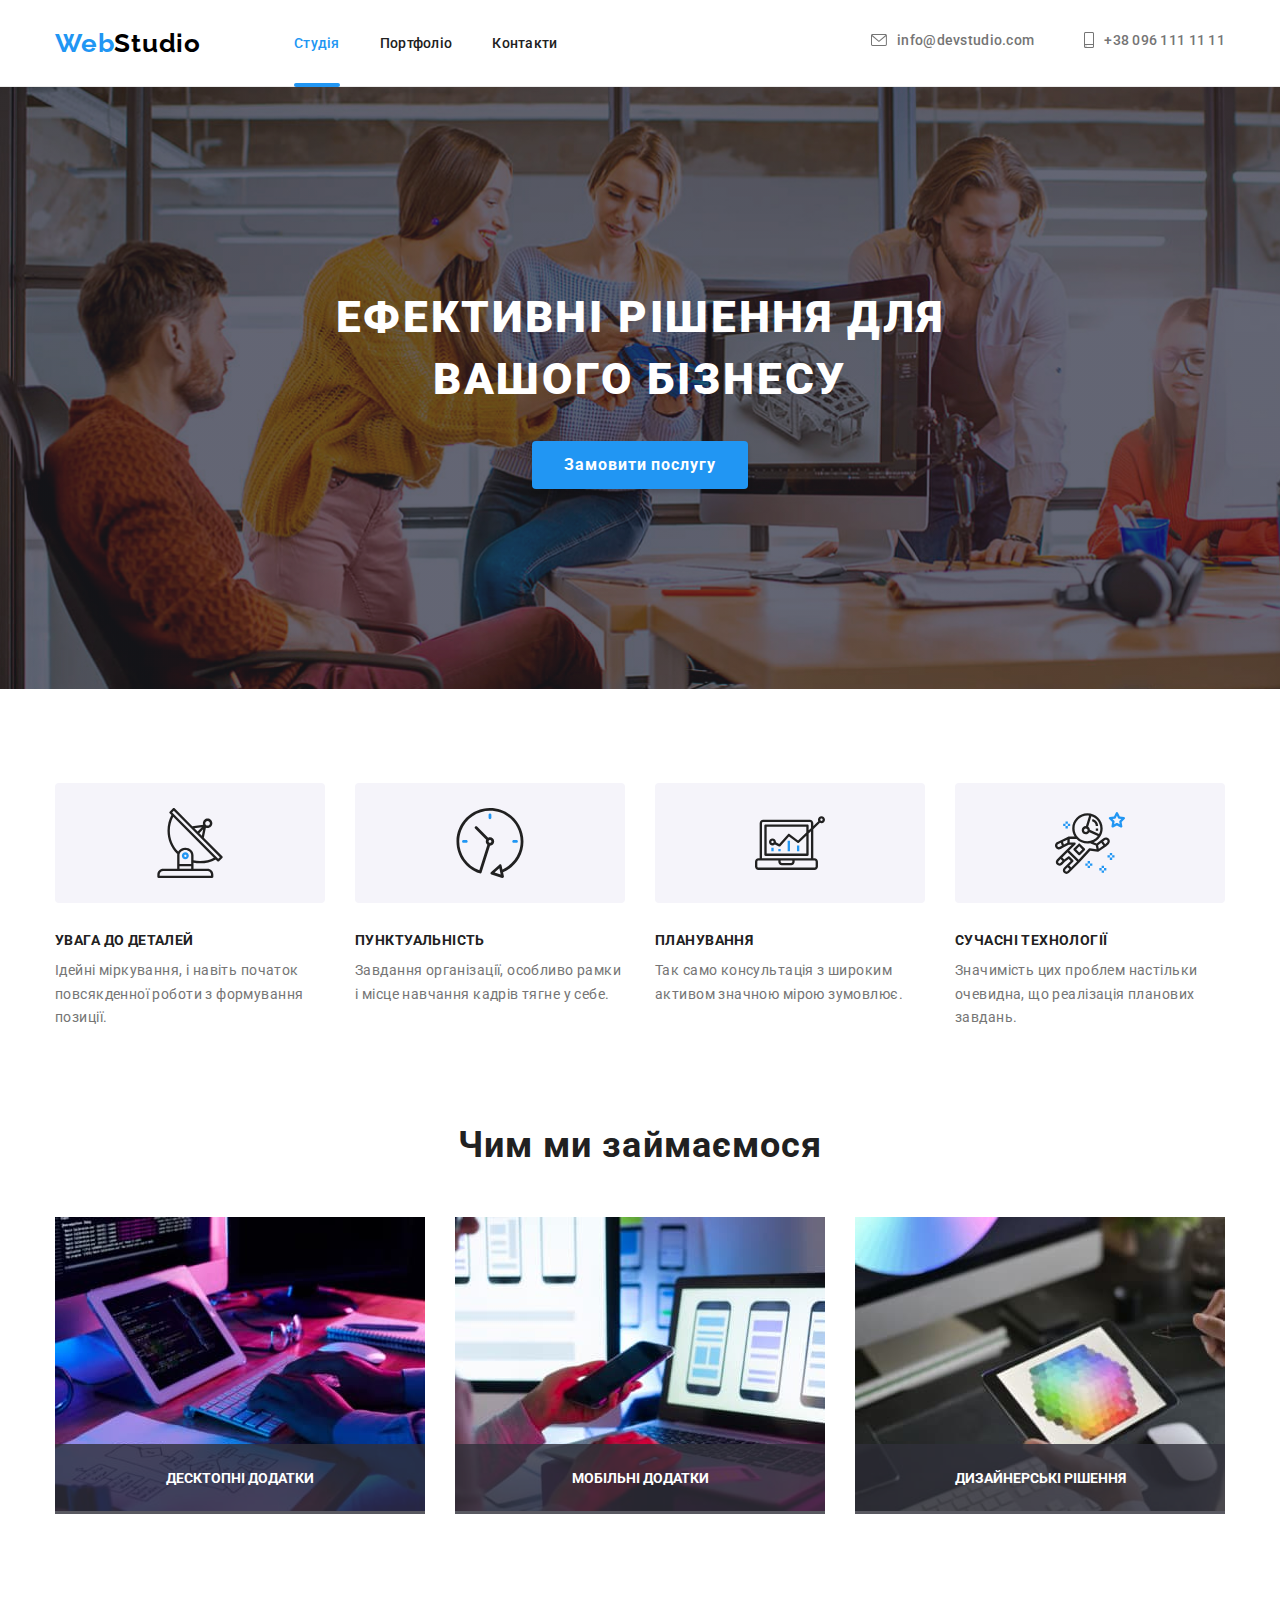
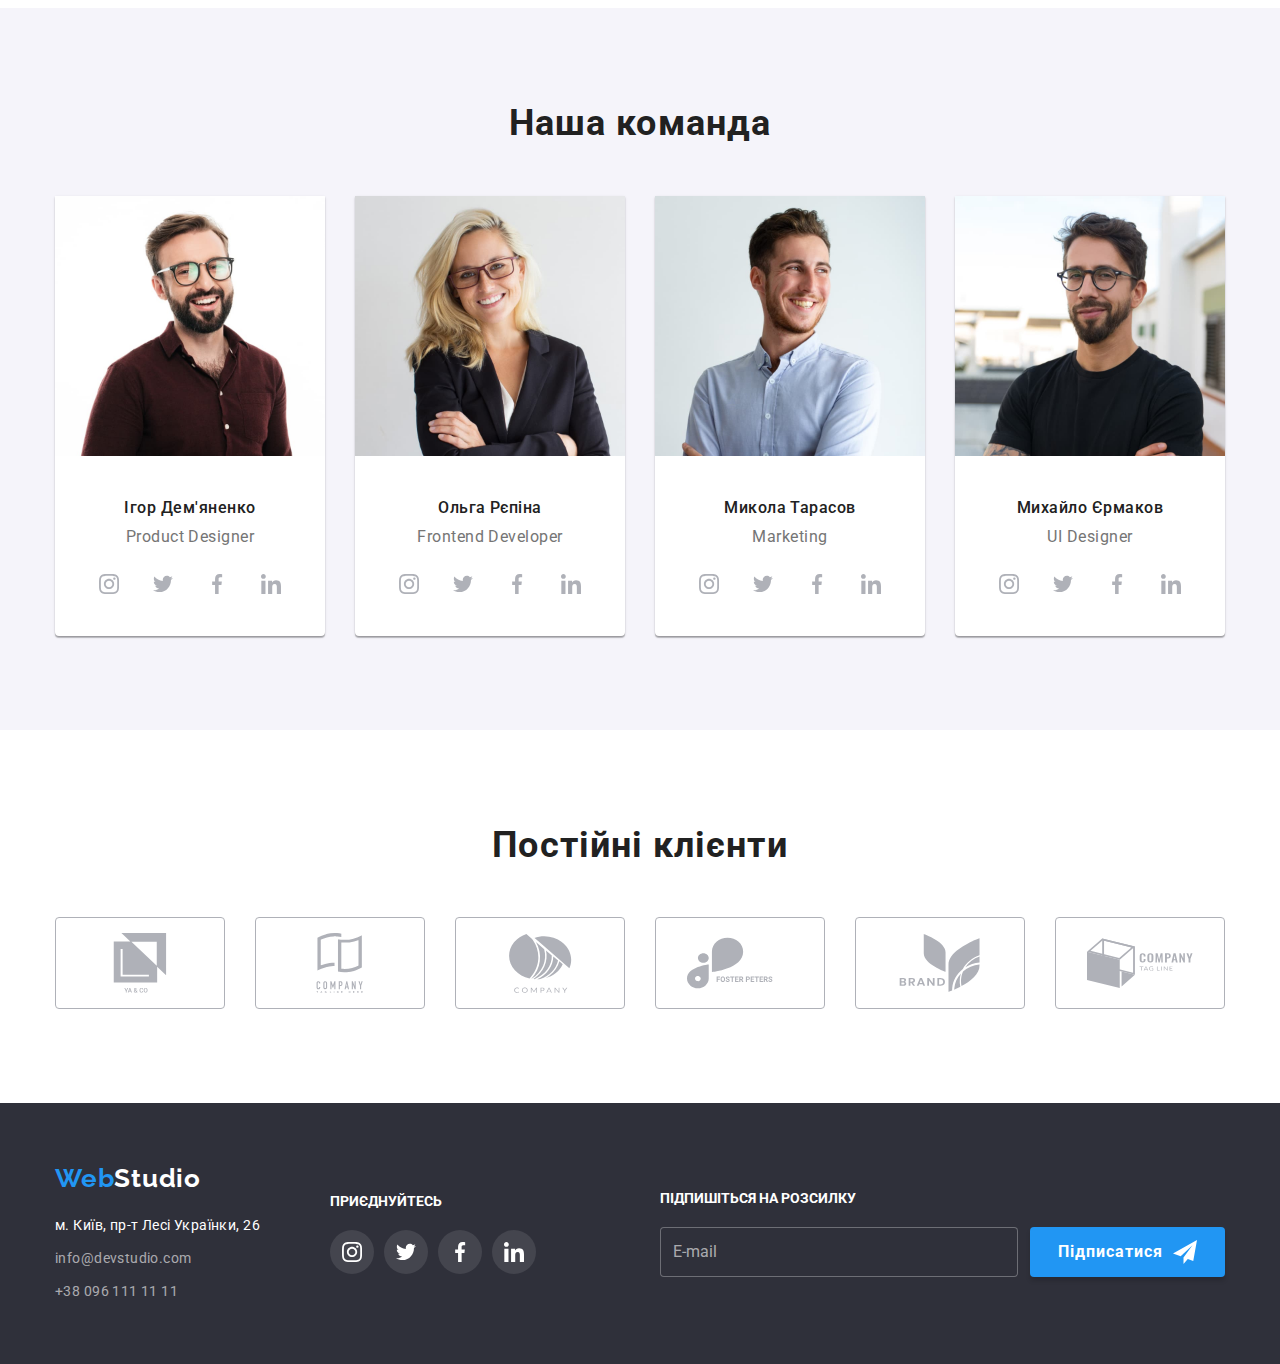
==== index.html @ 61fc40cf "Initial commit" ====
<!DOCTYPE html>
<html lang="uk">

<head>
	<meta charset="UTF-8">
	<meta http-equiv="X-UA-Compatible" content="IE=edge">
	<meta name="viewport" content="width=device-width, initial-scale=1.0">
	<title>WebStudio</title>
	<link rel="preconnect" href="https://fonts.googleapis.com">
	<link rel="preconnect" href="https://fonts.gstatic.com" crossorigin>
	<link
		href="https://fonts.googleapis.com/css2?family=Oleo+Script&family=Raleway:wght@700&family=Roboto:wght@400;500;700;900&display=swap"
		rel="stylesheet">
	<link rel="stylesheet" href="https://cdnjs.cloudflare.com/ajax/libs/modern-normalize/1.1.0/modern-normalize.min.css">
	<link rel="stylesheet" href="./css/main.min.css">
</head>

<body>
	<header class="header">
		<div class="container container__headr--box">
			<nav class="header__menu">
				<a class="logo" href="./index.html">
					<span class="logo__web">Web</span>Studio
				</a>
				<ul class="header__list list">
					<li class="header__item"> <a href="./index.html" class="header__link header__link--active">Студія</a>
					</li>
					<li class="header__item"> <a href="./portfolio.html" class="header__link">Портфоліо</a></li>
					<li class="header__item"> <a href="" class="header__link">Контакти</a></li>
				</ul>
			</nav>
			<ul class="contact__list list">
				<li class="header__contact">
					<a class="header__contact-link" href="mailto:info@devstudio.com">
						<svg width="16" height="12" class="header__contact-mail">
							<use href="./image/icons.svg#icon-email"></use>
						</svg>
						info@devstudio.com
					</a>
				</li>

				<li class="header__contact">
					<a class="header__contact-link" href="tel:+380961111111">
						<svg width="10" height="16" class="header__contact-tel">
							<use href="./image/icons.svg#icon-smartphone"></use>
						</svg>
						+38 096 111 11 11</a>
				</li>
			</ul>
		</div>
	</header>

	<main>
		<section class="hero">
			<div class="container">
				<h1 class="hero__title">
					Ефективні рішення для вашого бізнесу
				</h1>
				<button class="hero__btn button" type="button" data-modal-open>Замовити послугу</button>
			</div>
		</section>

		<section class="projects">
			<div class="container">
				<h2 class="projects__section-title hidden">Наші роботи</h2>
				<ul class="projects__list list">
					<li class="projects__link">
						<div class="projects__icon-list">
							<svg width="70" height="70" class="icon__antenna">
								<use href="./image/icons.svg#icon-antenna"></use>
							</svg>
						</div>
						<h3 class="project__title">Увага до деталей</h3>
						<p class="project__text">
							Ідейні міркування, і навіть початок повсякденної роботи з формування позиції.
						</p>
					</li>

					<li class="projects__link">
						<div class="projects__icon-list">
							<svg width="70" height="70" class="icon__clock">
								<use href="./image/icons.svg#icon-clock"></use>
							</svg>
						</div>
						<h3 class="project__title">Пунктуальність</h3>
						<p class="project__text">Завдання організації, особливо рамки і місце навчання кадрів тягне у себе.
						</p>
					</li>

					<li class="projects__link">
						<div class="projects__icon-list">
							<svg width="70" height="70" class="icon__diagram ">
								<use href="./image/icons.svg#icon-diagram"></use>
							</svg>
						</div>
						<h3 class="project__title">Планування</h3>
						<p class="project__text">Так само консультація з широким активом значною мірою зумовлює.</p>
					</li>

					<li class="projects__link ">
						<div class="projects__icon-list">
							<svg width="70" height="70" class="icon__astronaut ">
								<use href="./image/icons.svg#icon-astronaut"></use>
							</svg>
						</div>
						<h3 class="project__title">Сучасні технології</h3>
						<p class="project__text">Значимість цих проблем настільки очевидна, що реалізація планових завдань.
						</p>
					</li>
				</ul>
			</div>
		</section>

		<section class="work">
			<div class="container">
				<h2 class="work__title">
					Чим ми займаємося
				</h2>
				<ul class="work__foto list">
					<li class="work__img">
						<div class="work__box">
							<img src="./image/imgone.jpg" alt="декстопний додаток" width="370">
							<p class="work__info">
								Десктопні додатки
							</p>
						</div>
					</li>

					<li class="work__img">
						<div class="work__box">
							<img src="./image/imgwto.jpg" alt="додаток на телефоні" width="370">
							<p class="work__info">
								Мобільні додатки
							</p>
						</div>
					</li>

					<li class="work__img">
						<div class="work__box">
							<img src="./image/imgthree.jpg" alt="додаток на планшеті" width="370">
							<p class="work__info">
								Дизайнерські рішення
							</p>
						</div>

					</li>
				</ul>
			</div>
		</section>

		<section class="team">
			<div class="container">
				<h2 class="team__section-title">
					Наша команда
				</h2>
				<ul class="team__list list">
					<li class="team__link">
						<img src="./image/igor.jpg" alt="Product Designer" width="270">
						<h3 class="team__title">Ігор Дем'яненко</h3>
						<p class="team__text">Product Designer</p>
						<ul class="team__media list">
							<li class="team__media-list">
								<a class="team__media-link" href="">
									<svg width="20" height="20" class="team__media-icon">
										<use href="./image/icons.svg#icon-instagram"></use>
									</svg>
								</a>
							</li>
							<li class="team__media-list">
								<a class="team__media-link" href="">
									<svg width="20" height="20" class="team__media-icon">
										<use href="./image/icons.svg#icon-twitter"></use>
									</svg>
								</a>
							</li>
							<li class="team__media-list">
								<a class="team__media-link" href="">
									<svg width="20" height="20" class="team__media-icon">
										<use href="./image/icons.svg#icon-facebook"></use>
									</svg>
								</a>
							</li>
							<li class="team__media-list">
								<a class="team__media-link" href="">
									<svg width="20" height="20" class="team__media-icon">
										<use href="./image/icons.svg#icon-linkedin"></use>
									</svg>
								</a>
							</li>
						</ul>
					</li>

					<li class="team__link">
						<img src="./image/olga.jpg" alt="Frontend Developer" width="270">
						<h3 class="team__title">Ольга Рєпіна</h3>
						<p class="team__text">Frontend Developer</p>
						<ul class="team__media list">
							<li class="team__media-list">
								<a class="team__media-link" href="">
									<svg width="20" height="20" class="team__media-icon">
										<use href="./image/icons.svg#icon-instagram"></use>
									</svg>
								</a>
							</li>
							<li class="team__media-list">
								<a class="team__media-link" href="">
									<svg width="20" height="20" class="team__media-icon">
										<use href="./image/icons.svg#icon-twitter"></use>
									</svg>
								</a>
							</li>
							<li class="team__media-list">
								<a class="team__media-link" href="">
									<svg width="20" height="20" class="team__media-icon">
										<use href="./image/icons.svg#icon-facebook"></use>
									</svg>
								</a>
							</li>
							<li class="team__media-list">
								<a class="team__media-link" href="">
									<svg width="20" height="20" class="team__media-icon">
										<use href="./image/icons.svg#icon-linkedin"></use>
									</svg>
								</a>
							</li>
						</ul>
					</li>

					<li class="team__link">
						<img src="./image/mukola.jpg" alt="Marketing" width="270">
						<h3 class="team__title">Микола Тарасов</h3>
						<p class="team__text">Marketing</p>
						<ul class="team__media list">
							<li class="team__media-list">
								<a class="team__media-link" href="">
									<svg width="20" height="20" class="team__media-icon">
										<use href="./image/icons.svg#icon-instagram"></use>
									</svg>
								</a>
							</li>
							<li class="team__media-list">
								<a class="team__media-link" href="">
									<svg width="20" height="20" class="team__media-icon">
										<use href="./image/icons.svg#icon-twitter"></use>
									</svg>
								</a>
							</li>
							<li class="team__media-list">
								<a class="team__media-link" href="">
									<svg width="20" height="20" class="team__media-icon">
										<use href="./image/icons.svg#icon-facebook"></use>
									</svg>
								</a>
							</li>
							<li class="team__media-list">
								<a class="team__media-link" href="">
									<svg width="20" height="20" class="team__media-icon">
										<use href="./image/icons.svg#icon-linkedin"></use>
									</svg>
								</a>
							</li>
						</ul>
					</li>

					<li class="team__link">
						<picture>
							<source srcset="./image/mushailo.jpg 1x, ./image/mushailo.jpg 2x" media="(min-width: 1200px)" />
							<source srcset="./image/adaptive/muhailo-tabl.jpg 1x, ./image/adaptive/muhailo-tabl2x.jpg 2x"
								media="(min-width: 768px)" />
							<source srcset="./image/adaptive/muhailo-tel.jpg 1x, ./image/adaptive/muhailo-tel2x.jpg 2x"
								media="(min-width: 480px)" />
							<img src="./image/mushailo.jpg" alt="UI Designer" width="270">
						</picture>
						<h3 class="team__title">Михайло Єрмаков</h3>
						<p class="team__text">UI Designer</p>
						<ul class="team__media list">
							<li class="team__media-list">
								<a class="team__media-link" href="">
									<svg width="20" height="20" class="team__media-icon">
										<use href="./image/icons.svg#icon-instagram"></use>
									</svg>
								</a>
							</li>
							<li class="team__media-list">
								<a class="team__media-link" href="">
									<svg width="20" height="20" class="team__media-icon">
										<use href="./image/icons.svg#icon-twitter"></use>
									</svg>
								</a>
							</li>
							<li class="team__media-list">
								<a class="team__media-link" href="">
									<svg width="20" height="20" class="team__media-icon">
										<use href="./image/icons.svg#icon-facebook"></use>
									</svg>
								</a>
							</li>
							<li class="team__media-list">
								<a class="team__media-link" href="">
									<svg width="20" height="20" class="team__media-icon">
										<use href="./image/icons.svg#icon-linkedin"></use>
									</svg>
								</a>
							</li>
						</ul>
					</li>
				</ul>
			</div>
		</section>

		<section class="clients">
			<div class="container">
				<h2 class="clients__title">
					Постійні клієнти
				</h2>
				<ul class="clients__list list">
					<li class="clients__box">
						<a class="clients__link" href="">
							<svg width="106" height="60" class="clients__icon">
								<use href="./image/icons.svg#icon-client1"></use>
							</svg>
						</a>
					</li>

					<li class="clients__box">
						<a class="clients__link" href="">
							<svg width="106" height="60" class="clients__icon">
								<use href="./image/icons.svg#icon-client2"></use>
							</svg>
						</a>
					</li>

					<li class="clients__box">
						<a class="clients__link" href="">
							<svg width="106" height="60" class="clients__icon">
								<use href="./image/icons.svg#icon-client3"></use>
							</svg>
						</a>
					</li>

					<li class="clients__box">
						<a class="clients__link" href="">
							<svg width="106" height="60" class="clients__icon">
								<use href="./image/icons.svg#icon-client4"></use>
							</svg>
						</a>
					</li>

					<li class="clients__box">
						<a class="clients__link" href="">
							<svg width="106" height="60" class="clients__icon">
								<use href="./image/icons.svg#icon-client5"></use>
							</svg>
						</a>
					</li>

					<li class="clients__box">
						<a class="clients__link" href="">
							<svg width="106" height="60" class="clients__icon">
								<use href="./image/icons.svg#icon-client6"></use>
							</svg>
						</a>
					</li>
				</ul>
			</div>
		</section>
	</main>

	<footer class="footer">
		<div class="container footer__box">
			<div class="footer__info-address">
				<a class="logo footer__logo" href="#">
					<span class="logo__web">Web</span>Studio
				</a>
				<address class="footer__info">
					<ul class="footer__list list">
						<li class="footer__info-box"><a class="footer__info-link footer__address" href="#">м. Київ, пр-т Лесі
								Українки, 26</a>
						</li>
						<li class="footer__info-box"><a class="footer__info-link"
								href="mailto:info@devstudio.com">info@devstudio.com</a></li>
						<li class="footer__info-box"><a class="footer__info-link" href="tel:+380961111111">+38 096 111 11
								11</a></li>
					</ul>
				</address>
			</div>
			<div class="footer__media">
				<p class="footer__text">
					приєднуйтесь
				</p>
				<ul class="footer__link list">
					<li class="footer__list-box">
						<a class="team__media-link footer__icon" href="">
							<svg width="20" height="20" class="team__media-icon">
								<use href="./image/icons.svg#icon-instagram"></use>
							</svg>
						</a>
					</li>

					<li class="footer__list-box">
						<a class="team__media-link footer__icon" href="">
							<svg width="20" height="20" class="team__media-icon">
								<use href="./image/icons.svg#icon-twitter"></use>
							</svg>
						</a>
					</li>

					<li class="footer__list-box">
						<a class="team__media-link footer__icon " href="">
							<svg width="20" height="20" class="team__media-icon">
								<use href="./image/icons.svg#icon-facebook"></use>
							</svg>
						</a>
					</li>

					<li class="footer__list-box">
						<a class="team__media-link footer__icon" href="">
							<svg width="20" height="20" class="team__media-icon">
								<use href="./image/icons.svg#icon-linkedin"></use>
							</svg>
						</a>
					</li>
				</ul>
			</div>
			<form class="footer__form">
				<p class="footer__text">
					Підпишіться на розсилку
				</p>
				<div class="footer__form-wrapper">
					<input type="email" name="email" id="user-email" placeholder="E-mail" class="footer__input" required>
					<button type="submit" class="footer__form-btn">
						Підписатися
						<svg width="24" height="24" class="footer__icon-send">
							<use href="./image/icons.svg#icon-icon-send"></use>
						</svg>
					</button>
				</div>
			</form>
		</div>
	</footer>

	<!-- modal window  -->

	<div class="backdrop is-hidden" data-modal>
		<div class="backdrop__modal">
			<button class="backdrop__btn" data-modal-close>
				<svg width="18" height="18" class="backdrop__icon-close">
					<use href="./image/icons.svg#icon-close-black"></use>
				</svg>
			</button>
			<p class="backdrop__title">
				Залиште свої дані, ми вам передзвонимо
			</p>
			<form class="backdrop__form">
				<div class="backdrop__box">
					<label for="user-name" class="backdrop__label">Ім'я</label>
					<div class="backdrop__wrapper">
						<input type="text" name="name" id="user-name" class="backdrop__info" required>
						<svg width="18" height="18" class="backdrop__icon-form">
							<use href="./image/icons.svg#icon-person-black"></use>
						</svg>
					</div>
				</div>
				<div class="backdrop__box">
					<label for="user-tel" class="backdrop__label">Телефон</label>
					<div class="backdrop__wrapper">
						<input type="tel" name="tel" id="user-tel" class="backdrop__info" required>
						<svg width="18" height="18" class="backdrop__icon-form">
							<use href="./image/icons.svg#icon-phone-black"></use>
						</svg>
					</div>
				</div>
				<div class="backdrop__box">
					<label for="email" class="backdrop__label">Пошта</label>
					<div class="backdrop__wrapper">
						<input type="email" name="email" id="email" class="backdrop__info">
						<svg width="18" height="18" class="backdrop__icon-form">
							<use href="./image/icons.svg#icon-email-black"></use>
						</svg>
					</div>
				</div>
				<div class="backdrop__box">
					<label for="comment" class="backdrop__label">Коментар</label>
					<textarea name="comment" id="comment" class="backdrop__text" placeholder="Введіть текст"></textarea>
				</div>
				<div class="backdrop__checkbox">
					<input type="checkbox" name="contract" id="contract" class="backdrop__contract hidden">
					<label for="contract" class="backdrop__label-contract">
						<span>Погоджуюся з розсилкою та приймаю <a class="backdrop__link" href="">Умови договору</a></span>
					</label>
				</div>
				<button type="submit" class="backdrop__form-btn">Відправити</button>
			</form>
		</div>
	</div>
	<script src="./js/modal.js"></script>
</body>

</html>
---- css/main.min.css ----
:root{--global-color: #212121;--focus-color: #2196F3;--second-color: #757575;--white-text-color: #ffffff;--color-icons: #AFB1B8}label.backdrop__label-contract,.backdrop__btn,.footer__form-btn,.clients__link,.team__media-link,.work__info,.projects__icon-list,.header__contact-link,.header__menu{display:-webkit-box;display:-ms-flexbox;display:flex;-webkit-box-align:center;-ms-flex-align:center;align-items:center}h1,h2,h3,h4,ul,p{padding:0;margin:0;border:0}button{border:none;cursor:pointer}:focus{outline:none}a{color:var(--global-color);text-decoration:none}body{font-family:"Roboto",sans-serif;background:#fff;font-size:14px;color:var(--global-color)}.list{list-style-type:none}img{display:inline-block;max-width:100%;height:auto}.hidden{position:absolute;width:1px;height:1px;margin:-1px;border:0;padding:0;white-space:nowrap;-webkit-clip-path:inset(100%);clip-path:inset(100%);clip:rect(0 0 0 0);overflow:hidden}.container{width:100%;margin:0 auto;padding:0 15px 0 15px}@media screen and (min-width: 480px){.container{width:480px}}@media screen and (min-width: 768px){.container{width:768px}}@media screen and (min-width: 1200px){.container{width:1200px}}.button{display:inline-block;border-radius:4px;background-color:var(--focus-color);color:var(--white-text-color);font-family:inherit}.header{border-bottom:1px solid #ececec}.logo{display:inline-block;font-family:"Raleway",sans-serif;font-weight:700;font-size:26px;letter-spacing:.03em;line-height:1.2;color:#000}.logo__web{color:var(--focus-color);font-weight:700}.header__list{display:-webkit-box;display:-ms-flexbox;display:flex;margin-left:93px}.header__link{position:relative;display:block;padding-top:32px;padding-bottom:32px;font-weight:500;line-height:1.6;letter-spacing:.02em;-webkit-transition:color 250ms cubic-bezier(0.4, 0, 0.2, 1);transition:color 250ms cubic-bezier(0.4, 0, 0.2, 1)}.header__link:hover,.header__link:focus{color:var(--focus-color)}.header__link--active{color:var(--focus-color)}.header__link--active::after{content:"";position:absolute;left:0;bottom:-1px;width:100%;height:4px;background-color:#2196f3;border-radius:2px}.header__item:not(:last-child){margin-right:40px}.container__headr--box{display:-webkit-box;display:-ms-flexbox;display:flex}.contact__list{display:-webkit-box;display:-ms-flexbox;display:flex;margin-left:auto}.header__contact:not(:last-child){margin-right:50px}.header__contact-link{padding-top:32px;padding-bottom:32px;font-weight:500;color:var(--second-color);letter-spacing:.02em;-webkit-transition:color 250ms cubic-bezier(0.4, 0, 0.2, 1);transition:color 250ms cubic-bezier(0.4, 0, 0.2, 1)}.header__contact-link:hover,.header__contact-link:focus{color:var(--focus-color)}.header__contact-mail{margin-right:10px;fill:currentColor}.header__contact-tel{margin-right:10px;fill:currentColor}.hero{padding-top:118px;padding-bottom:118px;text-align:center;background-image:-webkit-gradient(linear, left top, right top, from(rgba(47, 48, 58, 0.4)), to(rgba(47, 48, 58, 0.4))),url("../image/adaptive/header-tel.jpg");background-image:linear-gradient(to right, rgba(47, 48, 58, 0.4), rgba(47, 48, 58, 0.4)),url("../image/adaptive/header-tel.jpg");background-repeat:no-repeat;background-size:cover}@media(min-device-pixel-ratio: 2),(-webkit-min-device-pixel-ratio: 2),(min-resolution: 192dpi),(min-resolution: 2dppx){.hero{background-image:-webkit-gradient(linear, left top, right top, from(rgba(47, 48, 58, 0.4)), to(rgba(47, 48, 58, 0.4))),url("../image/adaptive/header-tel2x.jpg");background-image:linear-gradient(to right, rgba(47, 48, 58, 0.4), rgba(47, 48, 58, 0.4)),url("../image/adaptive/header-tel2x.jpg")}}@media screen and (min-width: 768px){.hero{background-image:-webkit-gradient(linear, left top, right top, from(rgba(47, 48, 58, 0.4)), to(rgba(47, 48, 58, 0.4))),url("../image/adaptive/header-tbl.jpg");background-image:linear-gradient(to right, rgba(47, 48, 58, 0.4), rgba(47, 48, 58, 0.4)),url("../image/adaptive/header-tbl.jpg")}}@media screen and (min-width: 768px)and (min-device-pixel-ratio: 2),screen and (min-width: 768px)and (-webkit-min-device-pixel-ratio: 2),screen and (min-width: 768px)and (min-resolution: 192dpi),screen and (min-width: 768px)and (min-resolution: 2dppx){.hero{background-image:-webkit-gradient(linear, left top, right top, from(rgba(47, 48, 58, 0.4)), to(rgba(47, 48, 58, 0.4))),url("../image/adaptive/header-tbl2x.jpg");background-image:linear-gradient(to right, rgba(47, 48, 58, 0.4), rgba(47, 48, 58, 0.4)),url("../image/adaptive/header-tbl2x.jpg")}}@media screen and (min-width: 1200px){.hero{padding-top:200px;padding-bottom:200px;background-image:-webkit-gradient(linear, left top, right top, from(rgba(47, 48, 58, 0.4)), to(rgba(47, 48, 58, 0.4))),url("../image/hero-img.jpg");background-image:linear-gradient(to right, rgba(47, 48, 58, 0.4), rgba(47, 48, 58, 0.4)),url("../image/hero-img.jpg")}}@media screen and (min-width: 1200px)and (min-device-pixel-ratio: 2),screen and (min-width: 1200px)and (-webkit-min-device-pixel-ratio: 2),screen and (min-width: 1200px)and (min-resolution: 192dpi),screen and (min-width: 1200px)and (min-resolution: 2dppx){.hero{background-image:-webkit-gradient(linear, left top, right top, from(rgba(47, 48, 58, 0.4)), to(rgba(47, 48, 58, 0.4))),url("../image/hero-img2x.jpg");background-image:linear-gradient(to right, rgba(47, 48, 58, 0.4), rgba(47, 48, 58, 0.4)),url("../image/hero-img2x.jpg")}}.hero__title{width:auto;margin:0 auto 30px;text-transform:uppercase;font-weight:900;font-size:26px;line-height:1.4;letter-spacing:.06em;color:var(--white-text-color)}@media screen and (min-width: 1200px){.hero__title{width:696px;font-size:44px}}.hero__btn{padding:10px 32px;min-width:216px;font-weight:700;font-size:16px;line-height:1.8;letter-spacing:.06em;-webkit-box-shadow:0px 4px 4px rgba(0,0,0,.15);box-shadow:0px 4px 4px rgba(0,0,0,.15);-webkit-transition:background-color 250ms cubic-bezier(0.4, 0, 0.2, 1);transition:background-color 250ms cubic-bezier(0.4, 0, 0.2, 1)}.hero__btn:hover,.hero__btn:focus{background-color:#188ce8}.projects{padding:60px 0 60px}@media screen and (min-width: 1200px){.projects{padding:94px 0 0}}.projects__section-title{margin-bottom:50px;text-align:center;font-weight:700;font-size:36px;line-height:1.2;letter-spacing:.03em}@media screen and (min-width: 768px){.projects__link{width:calc((100% - 60px)/2)}}.projects__list{display:-webkit-box;display:-ms-flexbox;display:flex;-ms-flex-wrap:wrap;flex-wrap:wrap;gap:30px}@media screen and (min-width: 768px){.projects__list{-webkit-box-pack:center;-ms-flex-pack:center;justify-content:center}}@media screen and (min-width: 1200px){.projects__list{-ms-flex-wrap:nowrap;flex-wrap:nowrap}}.projects__icon-list{-webkit-box-pack:center;-ms-flex-pack:center;justify-content:center;width:100%;height:120px;margin-bottom:30px;background-color:#f5f4fa;border-radius:4px}@media screen and (min-width: 1200px){.projects__icon-list{width:270px}}.project__title{margin-bottom:10px;font-size:14px;font-weight:700;line-height:1.1;letter-spacing:.03em;text-transform:uppercase;text-align:center}@media screen and (min-width: 768px){.project__title{text-align:left}}.project__text{line-height:1.7;letter-spacing:.03em;color:var(--second-color)}.work{padding:94px 0;display:none}@media screen and (min-width: 1200px){.work{display:block}}.work__title{margin-bottom:50px;text-align:center;font-weight:700;font-size:36px;line-height:1.2;letter-spacing:.03em}.work__foto{display:-webkit-box;display:-ms-flexbox;display:flex;-webkit-box-pack:justify;-ms-flex-pack:justify;justify-content:space-between}.work__box{position:relative}.work__info{position:absolute;bottom:0;-webkit-box-pack:center;-ms-flex-pack:center;justify-content:center;width:100%;height:70px;text-align:center;font-weight:700;line-height:1.14;text-transform:uppercase;color:var(--white-text-color);background-color:rgba(47,48,58,.8)}.team{padding:60px 0;background-color:#f5f4fa}@media screen and (min-width: 1200px){.team{padding:94px 0}}.team__section-title{margin-bottom:30px;text-align:center;font-weight:700;font-size:28px;line-height:1.2;letter-spacing:.03em}@media screen and (min-width: 1200px){.team__section-title{margin-bottom:50px;font-size:36px}}.team__list{display:-webkit-box;display:-ms-flexbox;display:flex;-webkit-box-pack:center;-ms-flex-pack:center;justify-content:center;-ms-flex-wrap:wrap;flex-wrap:wrap;gap:30px}@media screen and (min-width: 1200px){.team__list{-ms-flex-wrap:nowrap;flex-wrap:nowrap}}.team__link{width:100%;text-align:center;background-color:var(--white-text-color);-webkit-box-shadow:0px 1px 3px rgba(0,0,0,.12),0px 1px 1px rgba(0,0,0,.14),0px 2px 1px rgba(0,0,0,.2);box-shadow:0px 1px 3px rgba(0,0,0,.12),0px 1px 1px rgba(0,0,0,.14),0px 2px 1px rgba(0,0,0,.2);border-radius:0px 0px 4px 4px}@media screen and (min-width: 768px){.team__link{width:354px}}.team__media{display:-webkit-box;display:-ms-flexbox;display:flex;-webkit-box-pack:center;-ms-flex-pack:center;justify-content:center;margin-bottom:30px}.team__media-list:not(:last-child){margin-right:10px}.team__media-link{-webkit-box-pack:center;-ms-flex-pack:center;justify-content:center;width:44px;height:44px;border-radius:50%;background-color:var(--white-text-color);color:#afb1b8;-webkit-transition:color 250ms cubic-bezier(0.4, 0, 0.2, 1),background-color 250ms cubic-bezier(0.4, 0, 0.2, 1);transition:color 250ms cubic-bezier(0.4, 0, 0.2, 1),background-color 250ms cubic-bezier(0.4, 0, 0.2, 1)}.team__media-link:not(:last-child){margin-right:10px}.team__media-link:hover{background-color:var(--focus-color);color:var(--white-text-color)}.team__media-icon{fill:currentColor}.team__title{padding-top:30px;margin-bottom:10px;font-weight:500;font-size:16px;line-height:1.2;letter-spacing:.03em}@media screen and (min-width: 1200px){.team__title{padding-top:39px}}.team__text{margin-bottom:16px;font-size:16px;line-height:1.2;letter-spacing:.03em;color:var(--second-color)}.clients{padding:60px 0 60px}@media screen and (min-width: 1200px){.clients{padding:94px 0 94px}}.clients__title{margin-bottom:30px;text-align:center;font-weight:700;font-size:28px;line-height:1.2;letter-spacing:.03em}@media screen and (min-width: 1200px){.clients__title{margin-bottom:50px;font-size:36px}}.clients__list{display:-webkit-box;display:-ms-flexbox;display:flex;-webkit-box-pack:center;-ms-flex-pack:center;justify-content:center;-ms-flex-wrap:wrap;flex-wrap:wrap;gap:30px}@media screen and (min-width: 1200px){.clients__list{-ms-flex-wrap:nowrap;flex-wrap:nowrap}}.clients__box{width:210px}@media screen and (min-width: 768px){.clients__box{width:calc((100% - 60px)/3)}}@media screen and (min-width: 1200px){.clients__box{width:calc((100% - 60px)/1)}}.clients__link{-webkit-box-pack:center;-ms-flex-pack:center;justify-content:center;width:100%;height:92px;color:#afb1b8;border-color:var(--white-text-color);border:1px solid #afb1b8;border-radius:4px;-webkit-transition:color 250ms cubic-bezier(0.4, 0, 0.2, 1),border-color 250ms cubic-bezier(0.4, 0, 0.2, 1);transition:color 250ms cubic-bezier(0.4, 0, 0.2, 1),border-color 250ms cubic-bezier(0.4, 0, 0.2, 1)}.clients__link:hover,.clients__link:focus{color:var(--focus-color);border-color:var(--focus-color)}.clients__icon{fill:currentColor}.footer{background:#2f303a;padding-top:60px;padding-bottom:60px}.footer__box{display:-webkit-box;display:-ms-flexbox;display:flex;-webkit-box-orient:vertical;-webkit-box-direction:normal;-ms-flex-direction:column;flex-direction:column;text-align:center;-webkit-box-align:center;-ms-flex-align:center;align-items:center}@media screen and (min-width: 768px){.footer__box{-webkit-box-orient:horizontal;-webkit-box-direction:normal;-ms-flex-direction:row;flex-direction:row;-ms-flex-wrap:wrap;flex-wrap:wrap;-ms-flex-pack:distribute;justify-content:space-around;-webkit-box-align:start;-ms-flex-align:start;align-items:flex-start}}@media screen and (min-width: 1200px){.footer__box{-webkit-box-pack:start;-ms-flex-pack:start;justify-content:start;text-align:left;-webkit-box-align:center;-ms-flex-align:center;align-items:center}}.footer__logo{margin-bottom:20px;color:var(--white-text-color)}.footer__info-link{font-family:"Roboto";font-style:normal;font-size:14px;line-height:1.7;letter-spacing:.03em;color:rgba(255,255,255,.6);-webkit-transition:color 250ms cubic-bezier(0.4, 0, 0.2, 1);transition:color 250ms cubic-bezier(0.4, 0, 0.2, 1)}.footer__info-link:hover,.footer__info-link:focus{color:var(--focus-color)}.footer__address{color:var(--white-text-color)}.footer__info-box:not(:last-child){margin-bottom:9px}.footer__info-link{display:-webkit-box;display:-ms-flexbox;display:flex;-webkit-box-pack:center;-ms-flex-pack:center;justify-content:center}@media screen and (min-width: 1200px){.footer__info-link{-webkit-box-pack:start;-ms-flex-pack:start;justify-content:flex-start}}.footer__list-box:not(:last-child){margin-right:10px}.footer__text{margin-bottom:20px;font-weight:700;text-transform:uppercase;line-height:1.14;color:var(--white-text-color)}.footer__link{display:-webkit-box;display:-ms-flexbox;display:flex}.footer__icon{color:var(--white-text-color);background-color:rgba(255,255,255,.1)}.footer__info-address{margin-bottom:60px}@media screen and (min-width: 1200px){.footer__info-address{margin-right:70px;margin-bottom:0}}.footer__media{margin-bottom:60px}@media screen and (min-width: 1200px){.footer__media{margin-bottom:0}}.footer__form{width:100%;display:-webkit-box;display:-ms-flexbox;display:flex;-webkit-box-orient:vertical;-webkit-box-direction:normal;-ms-flex-direction:column;flex-direction:column}@media screen and (min-width: 768px){.footer__form{width:450px}}@media screen and (min-width: 1200px){.footer__form{margin-left:auto;width:auto}}.footer__form-wrapper{display:-webkit-box;display:-ms-flexbox;display:flex;-webkit-box-orient:vertical;-webkit-box-direction:normal;-ms-flex-direction:column;flex-direction:column;-webkit-box-align:center;-ms-flex-align:center;align-items:center}@media screen and (min-width: 1200px){.footer__form-wrapper{-webkit-box-orient:horizontal;-webkit-box-direction:normal;-ms-flex-direction:row;flex-direction:row}}.footer__input{width:100%;height:50px;padding-left:12px;border-radius:4px;font-size:16px;color:var(--white-text-color);background-color:#2f303a;border:1px solid rgba(255,255,255,.3);-webkit-transition:border-color 250ms cubic-bezier(0.4, 0, 0.2, 1);transition:border-color 250ms cubic-bezier(0.4, 0, 0.2, 1)}.footer__input::-webkit-input-placeholder{color:rgba(255,255,255,.6)}.footer__input::-moz-placeholder{color:rgba(255,255,255,.6)}.footer__input:-ms-input-placeholder{color:rgba(255,255,255,.6)}.footer__input::-ms-input-placeholder{color:rgba(255,255,255,.6)}.footer__input::placeholder{color:rgba(255,255,255,.6)}.footer__input:focus-within{border-color:rgba(255,255,255,.6)}@media screen and (min-width: 1200px){.footer__input{margin-right:12px;min-width:358px}}.footer__form-btn{padding:10px 28px;font-weight:700;font-size:16px;line-height:1.87;letter-spacing:.06em;margin:20px 0 0;border-radius:4px;-webkit-box-shadow:0px 4px 4px rgba(0,0,0,.15);box-shadow:0px 4px 4px rgba(0,0,0,.15);color:var(--white-text-color);background-color:var(--focus-color);-webkit-transition:background-color 250ms cubic-bezier(0.4, 0, 0.2, 1);transition:background-color 250ms cubic-bezier(0.4, 0, 0.2, 1)}.footer__form-btn:hover,.footer__form-btn:focus{background-color:#188ce8}@media screen and (min-width: 1200px){.footer__form-btn{margin:0}}.footer__icon-send{margin-left:10px}.backdrop{position:fixed;top:0;left:0;width:100%;height:100%;opacity:1;pointer-events:all;z-index:1;background-color:rgba(0,0,0,.2);-webkit-transition:opacity 250ms cubic-bezier(0.4, 0, 0.2, 1);transition:opacity 250ms cubic-bezier(0.4, 0, 0.2, 1)}.backdrop.is-hidden{opacity:0;pointer-events:none}.backdrop__modal{position:absolute;top:50%;left:50%;-webkit-transform:translate(-50%, -50%) scale(1);transform:translate(-50%, -50%) scale(1);width:528px;min-height:581px;padding:40px;background-color:var(--white-text-color);-webkit-transition:-webkit-transform 250ms cubic-bezier(0.4, 0, 0.2, 1);transition:-webkit-transform 250ms cubic-bezier(0.4, 0, 0.2, 1);transition:transform 250ms cubic-bezier(0.4, 0, 0.2, 1);transition:transform 250ms cubic-bezier(0.4, 0, 0.2, 1), -webkit-transform 250ms cubic-bezier(0.4, 0, 0.2, 1)}.backdrop__modal.is-hidden{-webkit-transform:translate(-50%, -50%) scale(1);transform:translate(-50%, -50%) scale(1)}.backdrop__btn{position:absolute;top:8px;right:8px;width:30px;height:30px;border-radius:50%;background-color:var(--white-text-color);border:1px Solid rgba(0,0,0,.1);-webkit-transition:fill 250ms cubic-bezier(0.4, 0, 0.2, 1);transition:fill 250ms cubic-bezier(0.4, 0, 0.2, 1)}.backdrop__btn:focus,.backdrop__btn:hover{fill:var(--focus-color)}.backdrop__title{font-size:20px;font-weight:700;letter-spacing:.03em;line-height:1.15;text-align:center;margin-bottom:12px;color:var(--global-color)}.backdrop__box{color:var(--second-color);margin-bottom:10px}.backdrop__box:nth-child(4){margin-bottom:20px}.backdrop__box label{display:block;font-size:12px;margin-bottom:4px;line-height:1.167}.backdrop__wrapper{position:relative}.backdrop__wrapper:focus-within .backdrop__icon-form{fill:var(--focus-color)}.backdrop__info{width:100%;padding-left:42px;height:40px;border:1px solid rgba(33,33,33,.2);border-radius:4px;-webkit-transition:border-color 250ms cubic-bezier(0.4, 0, 0.2, 1);transition:border-color 250ms cubic-bezier(0.4, 0, 0.2, 1)}.backdrop__info:focus-within{border-color:var(--focus-color)}.backdrop__text{display:block;width:100%;min-height:120px;border:1px solid rgba(33,33,33,.2);border-radius:4px;padding:16px 12px;resize:none;-webkit-transition:border-color 250ms cubic-bezier(0.4, 0, 0.2, 1);transition:border-color 250ms cubic-bezier(0.4, 0, 0.2, 1)}.backdrop__text:focus-within{border-color:var(--focus-color)}.backdrop__text::-webkit-input-placeholder{font-size:12px;letter-spacing:.01em;line-height:1.16;color:rgba(117,117,117,.5)}.backdrop__text::-moz-placeholder{font-size:12px;letter-spacing:.01em;line-height:1.16;color:rgba(117,117,117,.5)}.backdrop__text:-ms-input-placeholder{font-size:12px;letter-spacing:.01em;line-height:1.16;color:rgba(117,117,117,.5)}.backdrop__text::-ms-input-placeholder{font-size:12px;letter-spacing:.01em;line-height:1.16;color:rgba(117,117,117,.5)}.backdrop__text::placeholder{font-size:12px;letter-spacing:.01em;line-height:1.16;color:rgba(117,117,117,.5)}.backdrop__icon-form{position:absolute;top:50%;left:12px;-webkit-transform:translateY(-50%);transform:translateY(-50%);-webkit-transition:fill 250ms cubic-bezier(0.4, 0, 0.2, 1);transition:fill 250ms cubic-bezier(0.4, 0, 0.2, 1)}.backdrop__checkbox{display:-webkit-box;display:-ms-flexbox;display:flex;margin-bottom:30px}.backdrop__contract:checked+label::before{background-image:url("../image/icon/check.svg");background-repeat:no-repeat;background-size:contain;background-origin:border-box;background-position:center;border-color:var(--focus-color);background-color:var(--focus-color)}.backdrop__label-contract{letter-spacing:.03em;line-height:1.71;font-size:14px;color:var(--second-color)}.backdrop__label-contract::before{content:"";display:block;width:16px;height:15px;margin-left:12px;margin-right:8px;border:2px solid var(--global-color);border-radius:2px}.backdrop__link{text-decoration:underline;color:var(--focus-color)}.backdrop__form-btn{display:block;padding:10px 52px;font-weight:700;font-size:16px;line-height:1.8;letter-spacing:.06em;margin:auto;border-radius:4px;-webkit-box-shadow:0px 4px 4px rgba(0,0,0,.15);box-shadow:0px 4px 4px rgba(0,0,0,.15);color:var(--white-text-color);background-color:var(--focus-color);-webkit-transition:background-color 250ms cubic-bezier(0.4, 0, 0.2, 1);transition:background-color 250ms cubic-bezier(0.4, 0, 0.2, 1)}.backdrop__form-btn:hover,.backdrop__form-btn:focus{background-color:#188ce8}.portfolio{padding-top:94px;padding-bottom:94px}.portfolio__nav{display:-webkit-box;display:-ms-flexbox;display:flex;-webkit-box-pack:center;-ms-flex-pack:center;justify-content:center;margin-bottom:50px}.portfolio__btn-link:not(:last-child){margin-right:8px}.portfolio__btn{display:inline-block;padding:6px 25px;font-family:inherit;font-weight:500;font-size:16px;line-height:1.6;letter-spacing:.03em;border-radius:4px;cursor:pointer;background:#f5f4fa;-webkit-transition:background 250ms cubic-bezier(0.4, 0, 0.2, 1),color 250ms cubic-bezier(0.4, 0, 0.2, 1),-webkit-box-shadow 250ms cubic-bezier(0.4, 0, 0.2, 1);transition:background 250ms cubic-bezier(0.4, 0, 0.2, 1),color 250ms cubic-bezier(0.4, 0, 0.2, 1),-webkit-box-shadow 250ms cubic-bezier(0.4, 0, 0.2, 1);transition:background 250ms cubic-bezier(0.4, 0, 0.2, 1),color 250ms cubic-bezier(0.4, 0, 0.2, 1),box-shadow 250ms cubic-bezier(0.4, 0, 0.2, 1);transition:background 250ms cubic-bezier(0.4, 0, 0.2, 1),color 250ms cubic-bezier(0.4, 0, 0.2, 1),box-shadow 250ms cubic-bezier(0.4, 0, 0.2, 1),-webkit-box-shadow 250ms cubic-bezier(0.4, 0, 0.2, 1)}.portfolio__btn:hover,.portfolio__btn:focus{background:var(--focus-color);color:var(--white-text-color);-webkit-box-shadow:0px 3px 1px rgba(0,0,0,.1),0px 1px 2px rgba(0,0,0,.08),0px 2px 2px rgba(0,0,0,.12);box-shadow:0px 3px 1px rgba(0,0,0,.1),0px 1px 2px rgba(0,0,0,.08),0px 2px 2px rgba(0,0,0,.12)}.portfolio__projects{display:-webkit-box;display:-ms-flexbox;display:flex;-ms-flex-wrap:wrap;flex-wrap:wrap;gap:30px}.portfolio__link{width:370px}.portfolio__box-link{display:inline-block;-webkit-transition:-webkit-box-shadow 250ms cubic-bezier(0.4, 0, 0.2, 1);transition:-webkit-box-shadow 250ms cubic-bezier(0.4, 0, 0.2, 1);transition:box-shadow 250ms cubic-bezier(0.4, 0, 0.2, 1);transition:box-shadow 250ms cubic-bezier(0.4, 0, 0.2, 1), -webkit-box-shadow 250ms cubic-bezier(0.4, 0, 0.2, 1)}.portfolio__box-link:hover,.portfolio__box-link:focus{-webkit-box-shadow:0px 1px 1px rgba(0,0,0,.12),0px 4px 4px rgba(0,0,0,.06),1px 4px 6px rgba(0,0,0,.16);box-shadow:0px 1px 1px rgba(0,0,0,.12),0px 4px 4px rgba(0,0,0,.06),1px 4px 6px rgba(0,0,0,.16)}.portfolio__box-link:hover .portfolio__box-text,.portfolio__box-link:focus .portfolio__box-text{opacity:1;-webkit-transform:translateY(0);transform:translateY(0)}.portfolio__box-link:hover,.portfolio__box-link:focus{-webkit-box-shadow:0px 1px 1px rgba(0,0,0,.12),0px 4px 4px rgba(0,0,0,.06),1px 4px 6px rgba(0,0,0,.16);box-shadow:0px 1px 1px rgba(0,0,0,.12),0px 4px 4px rgba(0,0,0,.06),1px 4px 6px rgba(0,0,0,.16)}.portfolio__box-img{position:relative;overflow:hidden}.portfolio__box-text{position:absolute;top:0;left:0;width:100%;height:100%;padding:63px 24px;font-size:18px;line-height:1.55;letter-spacing:.03em;color:var(--white-text-color);background-color:rgba(33,150,243,.9);opacity:0;-webkit-transform:translateY(100%);transform:translateY(100%);-webkit-transition:opacity 250ms cubic-bezier(0.4, 0, 0.2, 1),-webkit-transform 250ms cubic-bezier(0.4, 0, 0.2, 1);transition:opacity 250ms cubic-bezier(0.4, 0, 0.2, 1),-webkit-transform 250ms cubic-bezier(0.4, 0, 0.2, 1);transition:opacity 250ms cubic-bezier(0.4, 0, 0.2, 1),transform 250ms cubic-bezier(0.4, 0, 0.2, 1);transition:opacity 250ms cubic-bezier(0.4, 0, 0.2, 1),transform 250ms cubic-bezier(0.4, 0, 0.2, 1),-webkit-transform 250ms cubic-bezier(0.4, 0, 0.2, 1)}.portfolio__content{padding:20px 24px;border:1px solid #eee;border-top:none}.portfolio__title{margin-bottom:4px;font-weight:700;font-size:18px;line-height:2;letter-spacing:.06em}.portfolio__text{font-size:16px;line-height:1.8;letter-spacing:.03em;color:var(--second-color)}/*# sourceMappingURL=main.min.css.map */
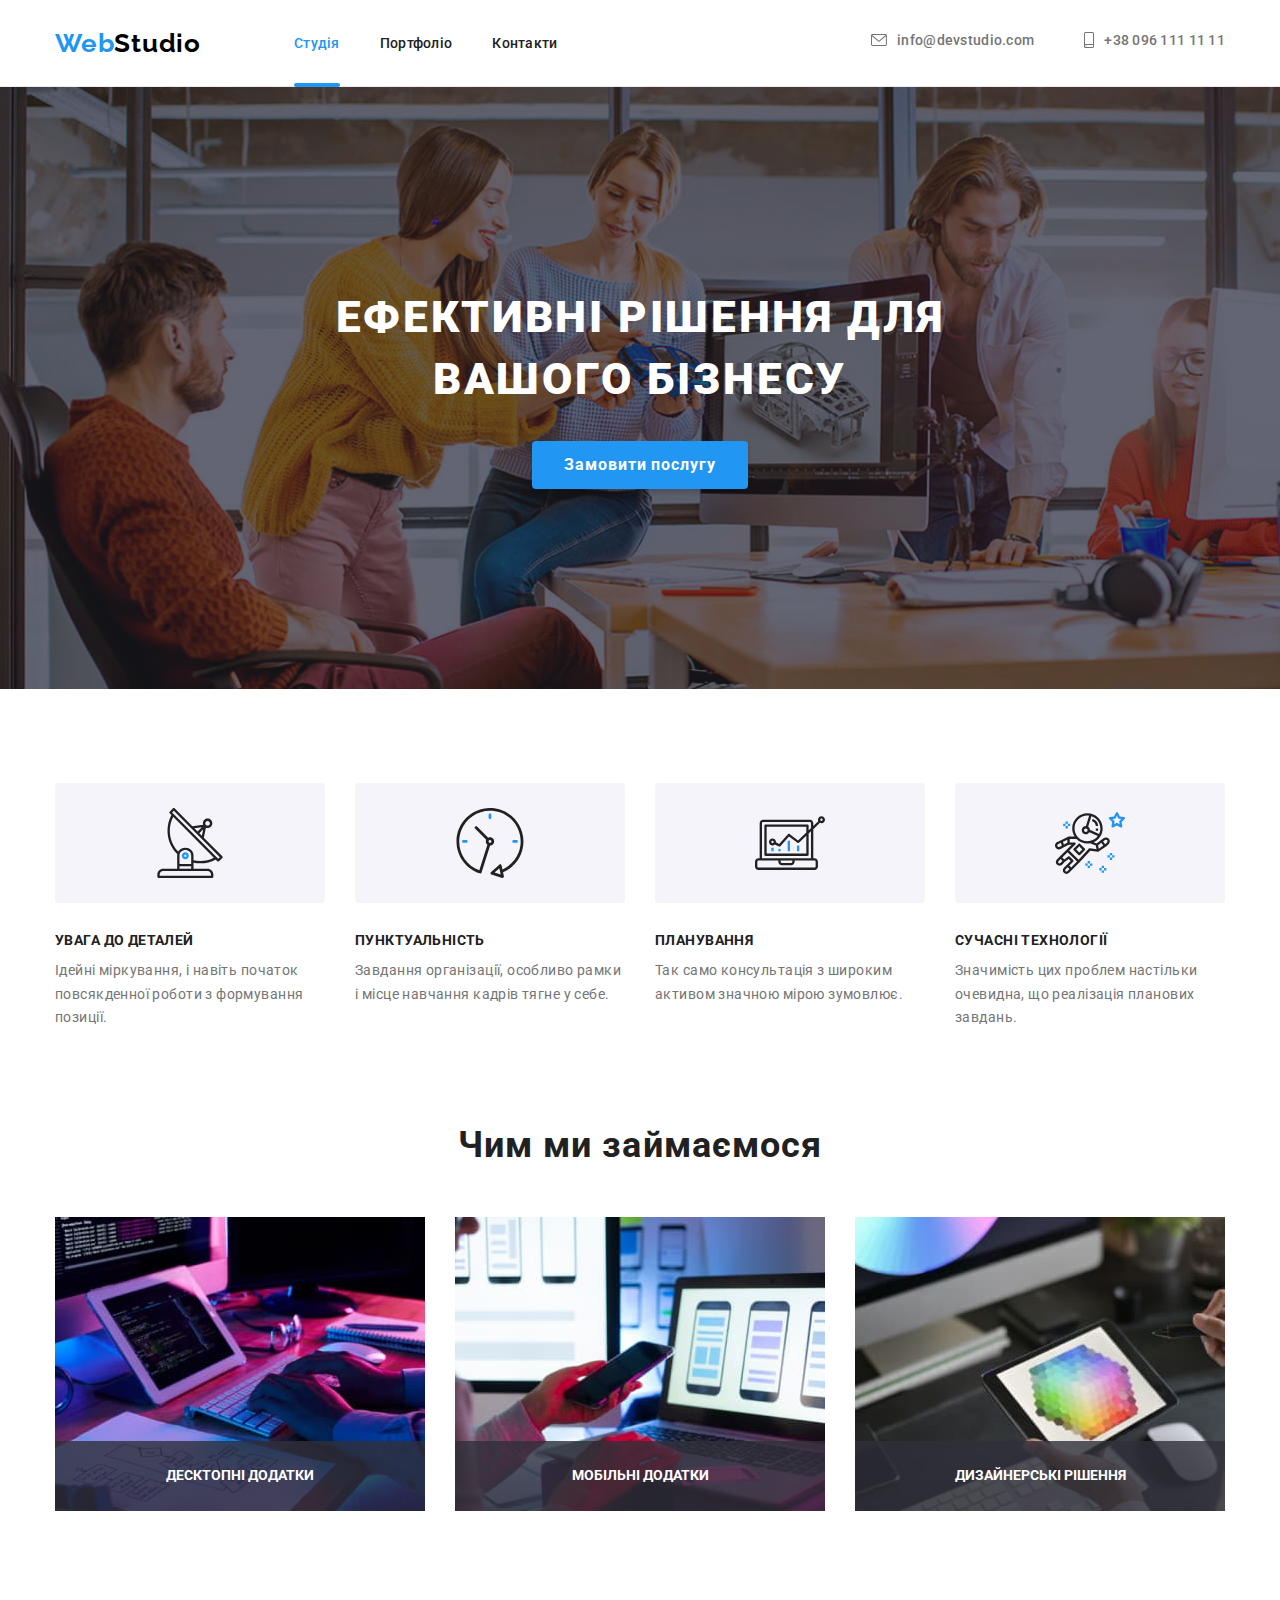
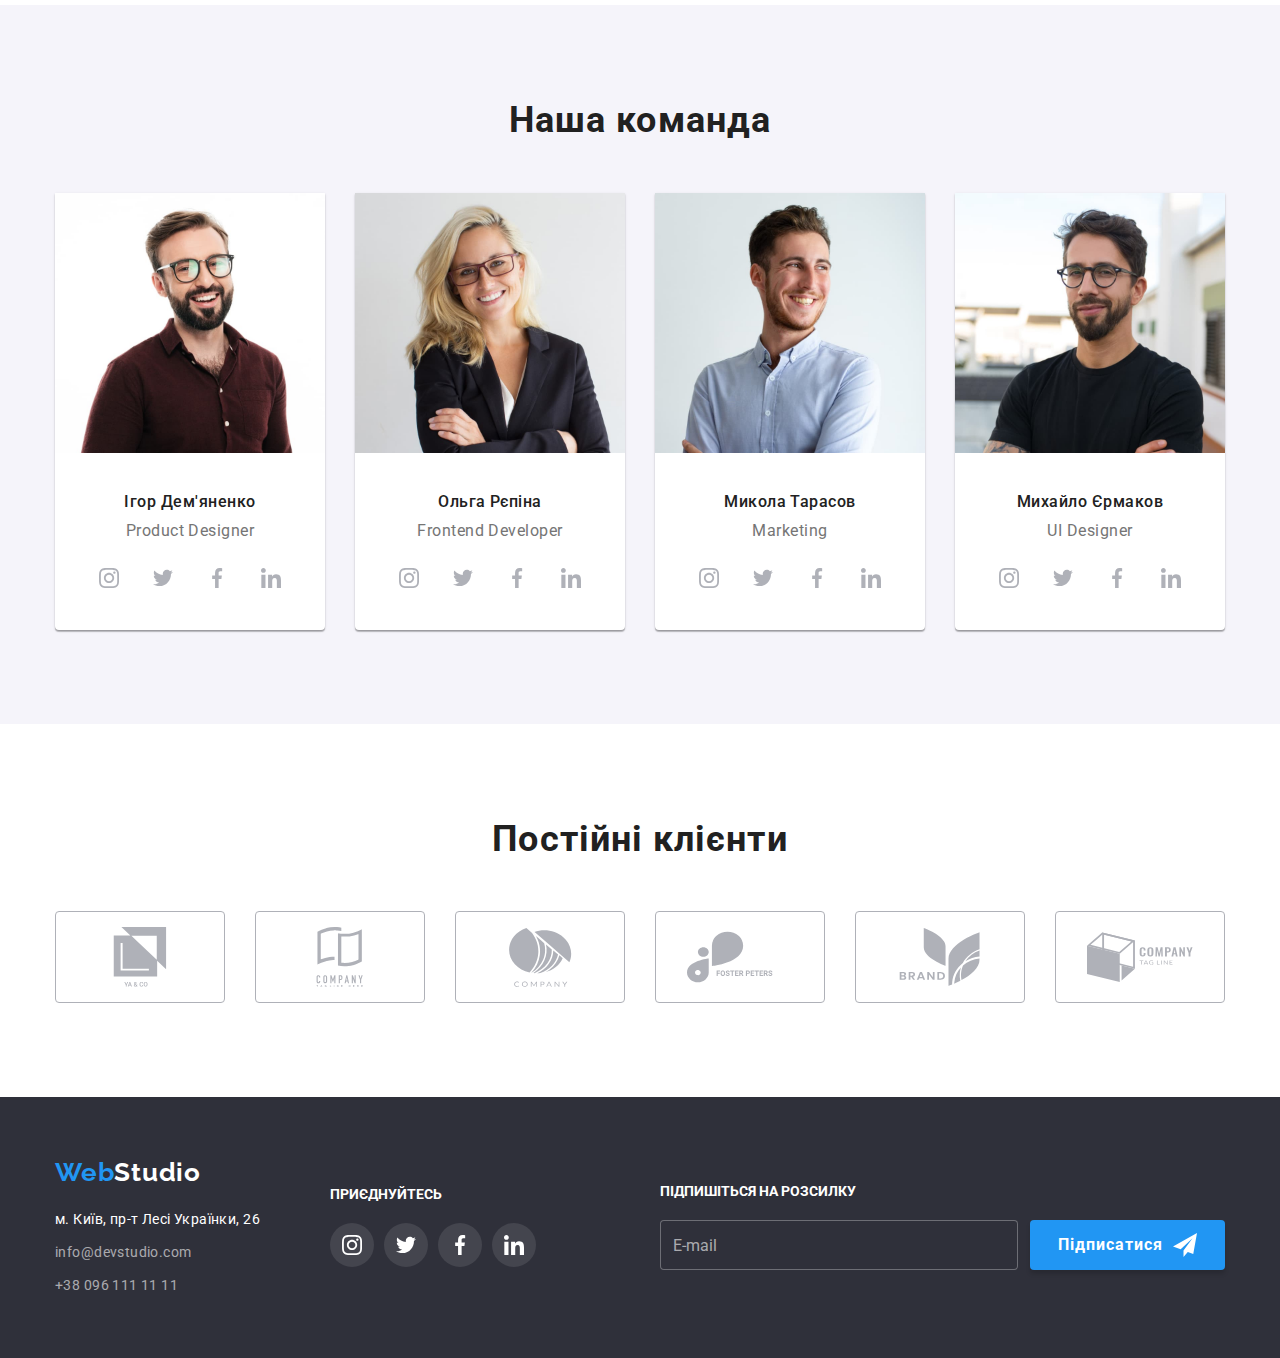
==== commit b6be6ebd: "edit" ====
--- a/index.html
+++ b/index.html
@@ -119,7 +119,10 @@
 				<ul class="work__foto list">
 					<li class="work__img">
 						<div class="work__box">
-							<img src="./image/imgone.jpg" alt="декстопний додаток" width="370">
+							<picture>
+								<source srcset="./image/imgone.jpg 1x, ./image/imgone@2x.jpg 2x" media="(min-width: 1200px)" />
+								<img src="./image/imgone.jpg" alt="декстопний додаток" width="370">
+							</picture>
 							<p class="work__info">
 								Десктопні додатки
 							</p>
@@ -128,7 +131,10 @@
 
 					<li class="work__img">
 						<div class="work__box">
-							<img src="./image/imgwto.jpg" alt="додаток на телефоні" width="370">
+							<picture>
+								<source srcset="./image/imgwto.jpg 1x, ./image/imgwto@2x.jpg 2x" media="(min-width: 1200px)" />
+								<img src="./image/imgwto.jpg" alt="додаток на телефоні" width="370">
+							</picture>
 							<p class="work__info">
 								Мобільні додатки
 							</p>
@@ -137,7 +143,11 @@
 
 					<li class="work__img">
 						<div class="work__box">
-							<img src="./image/imgthree.jpg" alt="додаток на планшеті" width="370">
+							<picture>
+								<source srcset="./image/imgthree.jpg 1x, ./image/imgthree@2x.jpg 2x"
+									media="(min-width: 1200px)" />
+								<img src="./image/imgthree.jpg" alt="додаток на планшеті" width="370">
+							</picture>
 							<p class="work__info">
 								Дизайнерські рішення
 							</p>
@@ -155,7 +165,14 @@
 				</h2>
 				<ul class="team__list list">
 					<li class="team__link">
-						<img src="./image/igor.jpg" alt="Product Designer" width="270">
+						<picture>
+							<source srcset="./image/igor.jpg 1x, ./image/igor2x.jpg 2x" media="(min-width: 1200px)" />
+							<source srcset="./image/adaptive/igor-tabl.jpg 1x, ./image/adaptive/igor-tabl2x.jpg 2x"
+								media="(min-width: 768px)" />
+							<source srcset="./image/adaptive/igir-tel.jpg 1x, ./image/adaptive/igir-tel2x.jpg 2x"
+								media="(min-width: 480px)" />
+							<img src="./image/igor.jpg" alt="Product Designer" width="270">
+						</picture>
 						<h3 class="team__title">Ігор Дем'яненко</h3>
 						<p class="team__text">Product Designer</p>
 						<ul class="team__media list">
@@ -191,7 +208,14 @@
 					</li>
 
 					<li class="team__link">
-						<img src="./image/olga.jpg" alt="Frontend Developer" width="270">
+						<picture>
+							<source srcset="./image/olga.jpg 1x, ./image/olga2x.jpg 2x" media="(min-width: 1200px)" />
+							<source srcset="./image/adaptive/olga-tabl.jpg 1x, ./image/adaptive/olga-tabl2x.jpg 2x"
+								media="(min-width: 768px)" />
+							<source srcset="./image/adaptive/olga-tel.jpg 1x, ./image/adaptive/olga-tel2x.jpg 2x"
+								media="(min-width: 480px)" />
+							<img src="./image/olga.jpg" alt="Frontend Developer" width="270">
+						</picture>
 						<h3 class="team__title">Ольга Рєпіна</h3>
 						<p class="team__text">Frontend Developer</p>
 						<ul class="team__media list">
@@ -227,7 +251,15 @@
 					</li>
 
 					<li class="team__link">
-						<img src="./image/mukola.jpg" alt="Marketing" width="270">
+						<picture>
+							<source srcset="./image/mukola.jpg 1x, ./image/mukola2x.jpg 2x" media="(min-width: 1200px)" />
+							<source srcset="./image/adaptive/mukola-tabl.jpg 1x, ./image/adaptive/mukola-tabl2x.jpg 2x"
+								media="(min-width: 768px)" />
+							<source srcset="./image/adaptive/mukola-tel.jpg 1x, ./image/adaptive/mukola-tel2x.jpg 2x"
+								media="(min-width: 480px)" />
+							<img src="./image/mukola.jpg" alt="Marketing" width="270">
+						</picture>
+
 						<h3 class="team__title">Микола Тарасов</h3>
 						<p class="team__text">Marketing</p>
 						<ul class="team__media list">
@@ -264,7 +296,7 @@
 
 					<li class="team__link">
 						<picture>
-							<source srcset="./image/mushailo.jpg 1x, ./image/mushailo.jpg 2x" media="(min-width: 1200px)" />
+							<source srcset="./image/mushailo.jpg 1x, ./image/mushailo2x.jpg 2x" media="(min-width: 1200px)" />
 							<source srcset="./image/adaptive/muhailo-tabl.jpg 1x, ./image/adaptive/muhailo-tabl2x.jpg 2x"
 								media="(min-width: 768px)" />
 							<source srcset="./image/adaptive/muhailo-tel.jpg 1x, ./image/adaptive/muhailo-tel2x.jpg 2x"
--- a/css/main.min.css
+++ b/css/main.min.css
@@ -1 +1 @@
-:root{--global-color: #212121;--focus-color: #2196F3;--second-color: #757575;--white-text-color: #ffffff;--color-icons: #AFB1B8}label.backdrop__label-contract,.backdrop__btn,.footer__form-btn,.clients__link,.team__media-link,.work__info,.projects__icon-list,.header__contact-link,.header__menu{display:-webkit-box;display:-ms-flexbox;display:flex;-webkit-box-align:center;-ms-flex-align:center;align-items:center}h1,h2,h3,h4,ul,p{padding:0;margin:0;border:0}button{border:none;cursor:pointer}:focus{outline:none}a{color:var(--global-color);text-decoration:none}body{font-family:"Roboto",sans-serif;background:#fff;font-size:14px;color:var(--global-color)}.list{list-style-type:none}img{display:inline-block;max-width:100%;height:auto}.hidden{position:absolute;width:1px;height:1px;margin:-1px;border:0;padding:0;white-space:nowrap;-webkit-clip-path:inset(100%);clip-path:inset(100%);clip:rect(0 0 0 0);overflow:hidden}.container{width:100%;margin:0 auto;padding:0 15px 0 15px}@media screen and (min-width: 480px){.container{width:480px}}@media screen and (min-width: 768px){.container{width:768px}}@media screen and (min-width: 1200px){.container{width:1200px}}.button{display:inline-block;border-radius:4px;background-color:var(--focus-color);color:var(--white-text-color);font-family:inherit}.header{border-bottom:1px solid #ececec}.logo{display:inline-block;font-family:"Raleway",sans-serif;font-weight:700;font-size:26px;letter-spacing:.03em;line-height:1.2;color:#000}.logo__web{color:var(--focus-color);font-weight:700}.header__list{display:-webkit-box;display:-ms-flexbox;display:flex;margin-left:93px}.header__link{position:relative;display:block;padding-top:32px;padding-bottom:32px;font-weight:500;line-height:1.6;letter-spacing:.02em;-webkit-transition:color 250ms cubic-bezier(0.4, 0, 0.2, 1);transition:color 250ms cubic-bezier(0.4, 0, 0.2, 1)}.header__link:hover,.header__link:focus{color:var(--focus-color)}.header__link--active{color:var(--focus-color)}.header__link--active::after{content:"";position:absolute;left:0;bottom:-1px;width:100%;height:4px;background-color:#2196f3;border-radius:2px}.header__item:not(:last-child){margin-right:40px}.container__headr--box{display:-webkit-box;display:-ms-flexbox;display:flex}.contact__list{display:-webkit-box;display:-ms-flexbox;display:flex;margin-left:auto}.header__contact:not(:last-child){margin-right:50px}.header__contact-link{padding-top:32px;padding-bottom:32px;font-weight:500;color:var(--second-color);letter-spacing:.02em;-webkit-transition:color 250ms cubic-bezier(0.4, 0, 0.2, 1);transition:color 250ms cubic-bezier(0.4, 0, 0.2, 1)}.header__contact-link:hover,.header__contact-link:focus{color:var(--focus-color)}.header__contact-mail{margin-right:10px;fill:currentColor}.header__contact-tel{margin-right:10px;fill:currentColor}.hero{padding-top:118px;padding-bottom:118px;text-align:center;background-image:-webkit-gradient(linear, left top, right top, from(rgba(47, 48, 58, 0.4)), to(rgba(47, 48, 58, 0.4))),url("../image/adaptive/header-tel.jpg");background-image:linear-gradient(to right, rgba(47, 48, 58, 0.4), rgba(47, 48, 58, 0.4)),url("../image/adaptive/header-tel.jpg");background-repeat:no-repeat;background-size:cover}@media(min-device-pixel-ratio: 2),(-webkit-min-device-pixel-ratio: 2),(min-resolution: 192dpi),(min-resolution: 2dppx){.hero{background-image:-webkit-gradient(linear, left top, right top, from(rgba(47, 48, 58, 0.4)), to(rgba(47, 48, 58, 0.4))),url("../image/adaptive/header-tel2x.jpg");background-image:linear-gradient(to right, rgba(47, 48, 58, 0.4), rgba(47, 48, 58, 0.4)),url("../image/adaptive/header-tel2x.jpg")}}@media screen and (min-width: 768px){.hero{background-image:-webkit-gradient(linear, left top, right top, from(rgba(47, 48, 58, 0.4)), to(rgba(47, 48, 58, 0.4))),url("../image/adaptive/header-tbl.jpg");background-image:linear-gradient(to right, rgba(47, 48, 58, 0.4), rgba(47, 48, 58, 0.4)),url("../image/adaptive/header-tbl.jpg")}}@media screen and (min-width: 768px)and (min-device-pixel-ratio: 2),screen and (min-width: 768px)and (-webkit-min-device-pixel-ratio: 2),screen and (min-width: 768px)and (min-resolution: 192dpi),screen and (min-width: 768px)and (min-resolution: 2dppx){.hero{background-image:-webkit-gradient(linear, left top, right top, from(rgba(47, 48, 58, 0.4)), to(rgba(47, 48, 58, 0.4))),url("../image/adaptive/header-tbl2x.jpg");background-image:linear-gradient(to right, rgba(47, 48, 58, 0.4), rgba(47, 48, 58, 0.4)),url("../image/adaptive/header-tbl2x.jpg")}}@media screen and (min-width: 1200px){.hero{padding-top:200px;padding-bottom:200px;background-image:-webkit-gradient(linear, left top, right top, from(rgba(47, 48, 58, 0.4)), to(rgba(47, 48, 58, 0.4))),url("../image/hero-img.jpg");background-image:linear-gradient(to right, rgba(47, 48, 58, 0.4), rgba(47, 48, 58, 0.4)),url("../image/hero-img.jpg")}}@media screen and (min-width: 1200px)and (min-device-pixel-ratio: 2),screen and (min-width: 1200px)and (-webkit-min-device-pixel-ratio: 2),screen and (min-width: 1200px)and (min-resolution: 192dpi),screen and (min-width: 1200px)and (min-resolution: 2dppx){.hero{background-image:-webkit-gradient(linear, left top, right top, from(rgba(47, 48, 58, 0.4)), to(rgba(47, 48, 58, 0.4))),url("../image/hero-img2x.jpg");background-image:linear-gradient(to right, rgba(47, 48, 58, 0.4), rgba(47, 48, 58, 0.4)),url("../image/hero-img2x.jpg")}}.hero__title{width:auto;margin:0 auto 30px;text-transform:uppercase;font-weight:900;font-size:26px;line-height:1.4;letter-spacing:.06em;color:var(--white-text-color)}@media screen and (min-width: 1200px){.hero__title{width:696px;font-size:44px}}.hero__btn{padding:10px 32px;min-width:216px;font-weight:700;font-size:16px;line-height:1.8;letter-spacing:.06em;-webkit-box-shadow:0px 4px 4px rgba(0,0,0,.15);box-shadow:0px 4px 4px rgba(0,0,0,.15);-webkit-transition:background-color 250ms cubic-bezier(0.4, 0, 0.2, 1);transition:background-color 250ms cubic-bezier(0.4, 0, 0.2, 1)}.hero__btn:hover,.hero__btn:focus{background-color:#188ce8}.projects{padding:60px 0 60px}@media screen and (min-width: 1200px){.projects{padding:94px 0 0}}.projects__section-title{margin-bottom:50px;text-align:center;font-weight:700;font-size:36px;line-height:1.2;letter-spacing:.03em}@media screen and (min-width: 768px){.projects__link{width:calc((100% - 60px)/2)}}.projects__list{display:-webkit-box;display:-ms-flexbox;display:flex;-ms-flex-wrap:wrap;flex-wrap:wrap;gap:30px}@media screen and (min-width: 768px){.projects__list{-webkit-box-pack:center;-ms-flex-pack:center;justify-content:center}}@media screen and (min-width: 1200px){.projects__list{-ms-flex-wrap:nowrap;flex-wrap:nowrap}}.projects__icon-list{-webkit-box-pack:center;-ms-flex-pack:center;justify-content:center;width:100%;height:120px;margin-bottom:30px;background-color:#f5f4fa;border-radius:4px}@media screen and (min-width: 1200px){.projects__icon-list{width:270px}}.project__title{margin-bottom:10px;font-size:14px;font-weight:700;line-height:1.1;letter-spacing:.03em;text-transform:uppercase;text-align:center}@media screen and (min-width: 768px){.project__title{text-align:left}}.project__text{line-height:1.7;letter-spacing:.03em;color:var(--second-color)}.work{padding:94px 0;display:none}@media screen and (min-width: 1200px){.work{display:block}}.work__title{margin-bottom:50px;text-align:center;font-weight:700;font-size:36px;line-height:1.2;letter-spacing:.03em}.work__foto{display:-webkit-box;display:-ms-flexbox;display:flex;-webkit-box-pack:justify;-ms-flex-pack:justify;justify-content:space-between}.work__box{position:relative}.work__info{position:absolute;bottom:0;-webkit-box-pack:center;-ms-flex-pack:center;justify-content:center;width:100%;height:70px;text-align:center;font-weight:700;line-height:1.14;text-transform:uppercase;color:var(--white-text-color);background-color:rgba(47,48,58,.8)}.team{padding:60px 0;background-color:#f5f4fa}@media screen and (min-width: 1200px){.team{padding:94px 0}}.team__section-title{margin-bottom:30px;text-align:center;font-weight:700;font-size:28px;line-height:1.2;letter-spacing:.03em}@media screen and (min-width: 1200px){.team__section-title{margin-bottom:50px;font-size:36px}}.team__list{display:-webkit-box;display:-ms-flexbox;display:flex;-webkit-box-pack:center;-ms-flex-pack:center;justify-content:center;-ms-flex-wrap:wrap;flex-wrap:wrap;gap:30px}@media screen and (min-width: 1200px){.team__list{-ms-flex-wrap:nowrap;flex-wrap:nowrap}}.team__link{width:100%;text-align:center;background-color:var(--white-text-color);-webkit-box-shadow:0px 1px 3px rgba(0,0,0,.12),0px 1px 1px rgba(0,0,0,.14),0px 2px 1px rgba(0,0,0,.2);box-shadow:0px 1px 3px rgba(0,0,0,.12),0px 1px 1px rgba(0,0,0,.14),0px 2px 1px rgba(0,0,0,.2);border-radius:0px 0px 4px 4px}@media screen and (min-width: 768px){.team__link{width:354px}}.team__media{display:-webkit-box;display:-ms-flexbox;display:flex;-webkit-box-pack:center;-ms-flex-pack:center;justify-content:center;margin-bottom:30px}.team__media-list:not(:last-child){margin-right:10px}.team__media-link{-webkit-box-pack:center;-ms-flex-pack:center;justify-content:center;width:44px;height:44px;border-radius:50%;background-color:var(--white-text-color);color:#afb1b8;-webkit-transition:color 250ms cubic-bezier(0.4, 0, 0.2, 1),background-color 250ms cubic-bezier(0.4, 0, 0.2, 1);transition:color 250ms cubic-bezier(0.4, 0, 0.2, 1),background-color 250ms cubic-bezier(0.4, 0, 0.2, 1)}.team__media-link:not(:last-child){margin-right:10px}.team__media-link:hover{background-color:var(--focus-color);color:var(--white-text-color)}.team__media-icon{fill:currentColor}.team__title{padding-top:30px;margin-bottom:10px;font-weight:500;font-size:16px;line-height:1.2;letter-spacing:.03em}@media screen and (min-width: 1200px){.team__title{padding-top:39px}}.team__text{margin-bottom:16px;font-size:16px;line-height:1.2;letter-spacing:.03em;color:var(--second-color)}.clients{padding:60px 0 60px}@media screen and (min-width: 1200px){.clients{padding:94px 0 94px}}.clients__title{margin-bottom:30px;text-align:center;font-weight:700;font-size:28px;line-height:1.2;letter-spacing:.03em}@media screen and (min-width: 1200px){.clients__title{margin-bottom:50px;font-size:36px}}.clients__list{display:-webkit-box;display:-ms-flexbox;display:flex;-webkit-box-pack:center;-ms-flex-pack:center;justify-content:center;-ms-flex-wrap:wrap;flex-wrap:wrap;gap:30px}@media screen and (min-width: 1200px){.clients__list{-ms-flex-wrap:nowrap;flex-wrap:nowrap}}.clients__box{width:210px}@media screen and (min-width: 768px){.clients__box{width:calc((100% - 60px)/3)}}@media screen and (min-width: 1200px){.clients__box{width:calc((100% - 60px)/1)}}.clients__link{-webkit-box-pack:center;-ms-flex-pack:center;justify-content:center;width:100%;height:92px;color:#afb1b8;border-color:var(--white-text-color);border:1px solid #afb1b8;border-radius:4px;-webkit-transition:color 250ms cubic-bezier(0.4, 0, 0.2, 1),border-color 250ms cubic-bezier(0.4, 0, 0.2, 1);transition:color 250ms cubic-bezier(0.4, 0, 0.2, 1),border-color 250ms cubic-bezier(0.4, 0, 0.2, 1)}.clients__link:hover,.clients__link:focus{color:var(--focus-color);border-color:var(--focus-color)}.clients__icon{fill:currentColor}.footer{background:#2f303a;padding-top:60px;padding-bottom:60px}.footer__box{display:-webkit-box;display:-ms-flexbox;display:flex;-webkit-box-orient:vertical;-webkit-box-direction:normal;-ms-flex-direction:column;flex-direction:column;text-align:center;-webkit-box-align:center;-ms-flex-align:center;align-items:center}@media screen and (min-width: 768px){.footer__box{-webkit-box-orient:horizontal;-webkit-box-direction:normal;-ms-flex-direction:row;flex-direction:row;-ms-flex-wrap:wrap;flex-wrap:wrap;-ms-flex-pack:distribute;justify-content:space-around;-webkit-box-align:start;-ms-flex-align:start;align-items:flex-start}}@media screen and (min-width: 1200px){.footer__box{-webkit-box-pack:start;-ms-flex-pack:start;justify-content:start;text-align:left;-webkit-box-align:center;-ms-flex-align:center;align-items:center}}.footer__logo{margin-bottom:20px;color:var(--white-text-color)}.footer__info-link{font-family:"Roboto";font-style:normal;font-size:14px;line-height:1.7;letter-spacing:.03em;color:rgba(255,255,255,.6);-webkit-transition:color 250ms cubic-bezier(0.4, 0, 0.2, 1);transition:color 250ms cubic-bezier(0.4, 0, 0.2, 1)}.footer__info-link:hover,.footer__info-link:focus{color:var(--focus-color)}.footer__address{color:var(--white-text-color)}.footer__info-box:not(:last-child){margin-bottom:9px}.footer__info-link{display:-webkit-box;display:-ms-flexbox;display:flex;-webkit-box-pack:center;-ms-flex-pack:center;justify-content:center}@media screen and (min-width: 1200px){.footer__info-link{-webkit-box-pack:start;-ms-flex-pack:start;justify-content:flex-start}}.footer__list-box:not(:last-child){margin-right:10px}.footer__text{margin-bottom:20px;font-weight:700;text-transform:uppercase;line-height:1.14;color:var(--white-text-color)}.footer__link{display:-webkit-box;display:-ms-flexbox;display:flex}.footer__icon{color:var(--white-text-color);background-color:rgba(255,255,255,.1)}.footer__info-address{margin-bottom:60px}@media screen and (min-width: 1200px){.footer__info-address{margin-right:70px;margin-bottom:0}}.footer__media{margin-bottom:60px}@media screen and (min-width: 1200px){.footer__media{margin-bottom:0}}.footer__form{width:100%;display:-webkit-box;display:-ms-flexbox;display:flex;-webkit-box-orient:vertical;-webkit-box-direction:normal;-ms-flex-direction:column;flex-direction:column}@media screen and (min-width: 768px){.footer__form{width:450px}}@media screen and (min-width: 1200px){.footer__form{margin-left:auto;width:auto}}.footer__form-wrapper{display:-webkit-box;display:-ms-flexbox;display:flex;-webkit-box-orient:vertical;-webkit-box-direction:normal;-ms-flex-direction:column;flex-direction:column;-webkit-box-align:center;-ms-flex-align:center;align-items:center}@media screen and (min-width: 1200px){.footer__form-wrapper{-webkit-box-orient:horizontal;-webkit-box-direction:normal;-ms-flex-direction:row;flex-direction:row}}.footer__input{width:100%;height:50px;padding-left:12px;border-radius:4px;font-size:16px;color:var(--white-text-color);background-color:#2f303a;border:1px solid rgba(255,255,255,.3);-webkit-transition:border-color 250ms cubic-bezier(0.4, 0, 0.2, 1);transition:border-color 250ms cubic-bezier(0.4, 0, 0.2, 1)}.footer__input::-webkit-input-placeholder{color:rgba(255,255,255,.6)}.footer__input::-moz-placeholder{color:rgba(255,255,255,.6)}.footer__input:-ms-input-placeholder{color:rgba(255,255,255,.6)}.footer__input::-ms-input-placeholder{color:rgba(255,255,255,.6)}.footer__input::placeholder{color:rgba(255,255,255,.6)}.footer__input:focus-within{border-color:rgba(255,255,255,.6)}@media screen and (min-width: 1200px){.footer__input{margin-right:12px;min-width:358px}}.footer__form-btn{padding:10px 28px;font-weight:700;font-size:16px;line-height:1.87;letter-spacing:.06em;margin:20px 0 0;border-radius:4px;-webkit-box-shadow:0px 4px 4px rgba(0,0,0,.15);box-shadow:0px 4px 4px rgba(0,0,0,.15);color:var(--white-text-color);background-color:var(--focus-color);-webkit-transition:background-color 250ms cubic-bezier(0.4, 0, 0.2, 1);transition:background-color 250ms cubic-bezier(0.4, 0, 0.2, 1)}.footer__form-btn:hover,.footer__form-btn:focus{background-color:#188ce8}@media screen and (min-width: 1200px){.footer__form-btn{margin:0}}.footer__icon-send{margin-left:10px}.backdrop{position:fixed;top:0;left:0;width:100%;height:100%;opacity:1;pointer-events:all;z-index:1;background-color:rgba(0,0,0,.2);-webkit-transition:opacity 250ms cubic-bezier(0.4, 0, 0.2, 1);transition:opacity 250ms cubic-bezier(0.4, 0, 0.2, 1)}.backdrop.is-hidden{opacity:0;pointer-events:none}.backdrop__modal{position:absolute;top:50%;left:50%;-webkit-transform:translate(-50%, -50%) scale(1);transform:translate(-50%, -50%) scale(1);width:528px;min-height:581px;padding:40px;background-color:var(--white-text-color);-webkit-transition:-webkit-transform 250ms cubic-bezier(0.4, 0, 0.2, 1);transition:-webkit-transform 250ms cubic-bezier(0.4, 0, 0.2, 1);transition:transform 250ms cubic-bezier(0.4, 0, 0.2, 1);transition:transform 250ms cubic-bezier(0.4, 0, 0.2, 1), -webkit-transform 250ms cubic-bezier(0.4, 0, 0.2, 1)}.backdrop__modal.is-hidden{-webkit-transform:translate(-50%, -50%) scale(1);transform:translate(-50%, -50%) scale(1)}.backdrop__btn{position:absolute;top:8px;right:8px;width:30px;height:30px;border-radius:50%;background-color:var(--white-text-color);border:1px Solid rgba(0,0,0,.1);-webkit-transition:fill 250ms cubic-bezier(0.4, 0, 0.2, 1);transition:fill 250ms cubic-bezier(0.4, 0, 0.2, 1)}.backdrop__btn:focus,.backdrop__btn:hover{fill:var(--focus-color)}.backdrop__title{font-size:20px;font-weight:700;letter-spacing:.03em;line-height:1.15;text-align:center;margin-bottom:12px;color:var(--global-color)}.backdrop__box{color:var(--second-color);margin-bottom:10px}.backdrop__box:nth-child(4){margin-bottom:20px}.backdrop__box label{display:block;font-size:12px;margin-bottom:4px;line-height:1.167}.backdrop__wrapper{position:relative}.backdrop__wrapper:focus-within .backdrop__icon-form{fill:var(--focus-color)}.backdrop__info{width:100%;padding-left:42px;height:40px;border:1px solid rgba(33,33,33,.2);border-radius:4px;-webkit-transition:border-color 250ms cubic-bezier(0.4, 0, 0.2, 1);transition:border-color 250ms cubic-bezier(0.4, 0, 0.2, 1)}.backdrop__info:focus-within{border-color:var(--focus-color)}.backdrop__text{display:block;width:100%;min-height:120px;border:1px solid rgba(33,33,33,.2);border-radius:4px;padding:16px 12px;resize:none;-webkit-transition:border-color 250ms cubic-bezier(0.4, 0, 0.2, 1);transition:border-color 250ms cubic-bezier(0.4, 0, 0.2, 1)}.backdrop__text:focus-within{border-color:var(--focus-color)}.backdrop__text::-webkit-input-placeholder{font-size:12px;letter-spacing:.01em;line-height:1.16;color:rgba(117,117,117,.5)}.backdrop__text::-moz-placeholder{font-size:12px;letter-spacing:.01em;line-height:1.16;color:rgba(117,117,117,.5)}.backdrop__text:-ms-input-placeholder{font-size:12px;letter-spacing:.01em;line-height:1.16;color:rgba(117,117,117,.5)}.backdrop__text::-ms-input-placeholder{font-size:12px;letter-spacing:.01em;line-height:1.16;color:rgba(117,117,117,.5)}.backdrop__text::placeholder{font-size:12px;letter-spacing:.01em;line-height:1.16;color:rgba(117,117,117,.5)}.backdrop__icon-form{position:absolute;top:50%;left:12px;-webkit-transform:translateY(-50%);transform:translateY(-50%);-webkit-transition:fill 250ms cubic-bezier(0.4, 0, 0.2, 1);transition:fill 250ms cubic-bezier(0.4, 0, 0.2, 1)}.backdrop__checkbox{display:-webkit-box;display:-ms-flexbox;display:flex;margin-bottom:30px}.backdrop__contract:checked+label::before{background-image:url("../image/icon/check.svg");background-repeat:no-repeat;background-size:contain;background-origin:border-box;background-position:center;border-color:var(--focus-color);background-color:var(--focus-color)}.backdrop__label-contract{letter-spacing:.03em;line-height:1.71;font-size:14px;color:var(--second-color)}.backdrop__label-contract::before{content:"";display:block;width:16px;height:15px;margin-left:12px;margin-right:8px;border:2px solid var(--global-color);border-radius:2px}.backdrop__link{text-decoration:underline;color:var(--focus-color)}.backdrop__form-btn{display:block;padding:10px 52px;font-weight:700;font-size:16px;line-height:1.8;letter-spacing:.06em;margin:auto;border-radius:4px;-webkit-box-shadow:0px 4px 4px rgba(0,0,0,.15);box-shadow:0px 4px 4px rgba(0,0,0,.15);color:var(--white-text-color);background-color:var(--focus-color);-webkit-transition:background-color 250ms cubic-bezier(0.4, 0, 0.2, 1);transition:background-color 250ms cubic-bezier(0.4, 0, 0.2, 1)}.backdrop__form-btn:hover,.backdrop__form-btn:focus{background-color:#188ce8}.portfolio{padding-top:94px;padding-bottom:94px}.portfolio__nav{display:-webkit-box;display:-ms-flexbox;display:flex;-webkit-box-pack:center;-ms-flex-pack:center;justify-content:center;margin-bottom:50px}.portfolio__btn-link:not(:last-child){margin-right:8px}.portfolio__btn{display:inline-block;padding:6px 25px;font-family:inherit;font-weight:500;font-size:16px;line-height:1.6;letter-spacing:.03em;border-radius:4px;cursor:pointer;background:#f5f4fa;-webkit-transition:background 250ms cubic-bezier(0.4, 0, 0.2, 1),color 250ms cubic-bezier(0.4, 0, 0.2, 1),-webkit-box-shadow 250ms cubic-bezier(0.4, 0, 0.2, 1);transition:background 250ms cubic-bezier(0.4, 0, 0.2, 1),color 250ms cubic-bezier(0.4, 0, 0.2, 1),-webkit-box-shadow 250ms cubic-bezier(0.4, 0, 0.2, 1);transition:background 250ms cubic-bezier(0.4, 0, 0.2, 1),color 250ms cubic-bezier(0.4, 0, 0.2, 1),box-shadow 250ms cubic-bezier(0.4, 0, 0.2, 1);transition:background 250ms cubic-bezier(0.4, 0, 0.2, 1),color 250ms cubic-bezier(0.4, 0, 0.2, 1),box-shadow 250ms cubic-bezier(0.4, 0, 0.2, 1),-webkit-box-shadow 250ms cubic-bezier(0.4, 0, 0.2, 1)}.portfolio__btn:hover,.portfolio__btn:focus{background:var(--focus-color);color:var(--white-text-color);-webkit-box-shadow:0px 3px 1px rgba(0,0,0,.1),0px 1px 2px rgba(0,0,0,.08),0px 2px 2px rgba(0,0,0,.12);box-shadow:0px 3px 1px rgba(0,0,0,.1),0px 1px 2px rgba(0,0,0,.08),0px 2px 2px rgba(0,0,0,.12)}.portfolio__projects{display:-webkit-box;display:-ms-flexbox;display:flex;-ms-flex-wrap:wrap;flex-wrap:wrap;gap:30px}.portfolio__link{width:370px}.portfolio__box-link{display:inline-block;-webkit-transition:-webkit-box-shadow 250ms cubic-bezier(0.4, 0, 0.2, 1);transition:-webkit-box-shadow 250ms cubic-bezier(0.4, 0, 0.2, 1);transition:box-shadow 250ms cubic-bezier(0.4, 0, 0.2, 1);transition:box-shadow 250ms cubic-bezier(0.4, 0, 0.2, 1), -webkit-box-shadow 250ms cubic-bezier(0.4, 0, 0.2, 1)}.portfolio__box-link:hover,.portfolio__box-link:focus{-webkit-box-shadow:0px 1px 1px rgba(0,0,0,.12),0px 4px 4px rgba(0,0,0,.06),1px 4px 6px rgba(0,0,0,.16);box-shadow:0px 1px 1px rgba(0,0,0,.12),0px 4px 4px rgba(0,0,0,.06),1px 4px 6px rgba(0,0,0,.16)}.portfolio__box-link:hover .portfolio__box-text,.portfolio__box-link:focus .portfolio__box-text{opacity:1;-webkit-transform:translateY(0);transform:translateY(0)}.portfolio__box-link:hover,.portfolio__box-link:focus{-webkit-box-shadow:0px 1px 1px rgba(0,0,0,.12),0px 4px 4px rgba(0,0,0,.06),1px 4px 6px rgba(0,0,0,.16);box-shadow:0px 1px 1px rgba(0,0,0,.12),0px 4px 4px rgba(0,0,0,.06),1px 4px 6px rgba(0,0,0,.16)}.portfolio__box-img{position:relative;overflow:hidden}.portfolio__box-text{position:absolute;top:0;left:0;width:100%;height:100%;padding:63px 24px;font-size:18px;line-height:1.55;letter-spacing:.03em;color:var(--white-text-color);background-color:rgba(33,150,243,.9);opacity:0;-webkit-transform:translateY(100%);transform:translateY(100%);-webkit-transition:opacity 250ms cubic-bezier(0.4, 0, 0.2, 1),-webkit-transform 250ms cubic-bezier(0.4, 0, 0.2, 1);transition:opacity 250ms cubic-bezier(0.4, 0, 0.2, 1),-webkit-transform 250ms cubic-bezier(0.4, 0, 0.2, 1);transition:opacity 250ms cubic-bezier(0.4, 0, 0.2, 1),transform 250ms cubic-bezier(0.4, 0, 0.2, 1);transition:opacity 250ms cubic-bezier(0.4, 0, 0.2, 1),transform 250ms cubic-bezier(0.4, 0, 0.2, 1),-webkit-transform 250ms cubic-bezier(0.4, 0, 0.2, 1)}.portfolio__content{padding:20px 24px;border:1px solid #eee;border-top:none}.portfolio__title{margin-bottom:4px;font-weight:700;font-size:18px;line-height:2;letter-spacing:.06em}.portfolio__text{font-size:16px;line-height:1.8;letter-spacing:.03em;color:var(--second-color)}/*# sourceMappingURL=main.min.css.map */+:root{--global-color: #212121;--focus-color: #2196F3;--second-color: #757575;--white-text-color: #ffffff;--color-icons: #AFB1B8}label.backdrop__label-contract,.backdrop__btn,.footer__form-btn,.clients__link,.team__media-link,.work__info,.projects__icon-list,.header__contact-link,.header__menu{display:-webkit-box;display:-ms-flexbox;display:flex;-webkit-box-align:center;-ms-flex-align:center;align-items:center}h1,h2,h3,h4,ul,p{padding:0;margin:0;border:0}button{border:none;cursor:pointer}:focus{outline:none}a{color:var(--global-color);text-decoration:none}body{font-family:"Roboto",sans-serif;background:#fff;font-size:14px;color:var(--global-color)}.list{list-style-type:none}img{display:block;max-width:100%;height:auto}.hidden{position:absolute;width:1px;height:1px;margin:-1px;border:0;padding:0;white-space:nowrap;-webkit-clip-path:inset(100%);clip-path:inset(100%);clip:rect(0 0 0 0);overflow:hidden}.container{width:100%;margin:0 auto;padding:0 15px 0 15px}@media screen and (min-width: 480px){.container{width:480px}}@media screen and (min-width: 768px){.container{width:768px}}@media screen and (min-width: 1200px){.container{width:1200px}}.button{display:inline-block;border-radius:4px;background-color:var(--focus-color);color:var(--white-text-color);font-family:inherit}.header{border-bottom:1px solid #ececec}.logo{display:inline-block;font-family:"Raleway",sans-serif;font-weight:700;font-size:26px;letter-spacing:.03em;line-height:1.2;color:#000}.logo__web{color:var(--focus-color);font-weight:700}.header__list{display:-webkit-box;display:-ms-flexbox;display:flex;margin-left:93px}.header__link{position:relative;display:block;padding-top:32px;padding-bottom:32px;font-weight:500;line-height:1.6;letter-spacing:.02em;-webkit-transition:color 250ms cubic-bezier(0.4, 0, 0.2, 1);transition:color 250ms cubic-bezier(0.4, 0, 0.2, 1)}.header__link:hover,.header__link:focus{color:var(--focus-color)}.header__link--active{color:var(--focus-color)}.header__link--active::after{content:"";position:absolute;left:0;bottom:-1px;width:100%;height:4px;background-color:#2196f3;border-radius:2px}.header__item:not(:last-child){margin-right:40px}.container__headr--box{display:-webkit-box;display:-ms-flexbox;display:flex}.contact__list{display:-webkit-box;display:-ms-flexbox;display:flex;margin-left:auto}.header__contact:not(:last-child){margin-right:50px}.header__contact-link{padding-top:32px;padding-bottom:32px;font-weight:500;color:var(--second-color);letter-spacing:.02em;-webkit-transition:color 250ms cubic-bezier(0.4, 0, 0.2, 1);transition:color 250ms cubic-bezier(0.4, 0, 0.2, 1)}.header__contact-link:hover,.header__contact-link:focus{color:var(--focus-color)}.header__contact-mail{margin-right:10px;fill:currentColor}.header__contact-tel{margin-right:10px;fill:currentColor}.hero{padding-top:118px;padding-bottom:118px;text-align:center;background-image:-webkit-gradient(linear, left top, right top, from(rgba(47, 48, 58, 0.4)), to(rgba(47, 48, 58, 0.4))),url("../image/adaptive/header-tel.jpg");background-image:linear-gradient(to right, rgba(47, 48, 58, 0.4), rgba(47, 48, 58, 0.4)),url("../image/adaptive/header-tel.jpg");background-repeat:no-repeat;background-size:cover}@media(min-device-pixel-ratio: 2),(-webkit-min-device-pixel-ratio: 2),(min-resolution: 192dpi),(min-resolution: 2dppx){.hero{background-image:-webkit-gradient(linear, left top, right top, from(rgba(47, 48, 58, 0.4)), to(rgba(47, 48, 58, 0.4))),url("../image/adaptive/header-tel2x.jpg");background-image:linear-gradient(to right, rgba(47, 48, 58, 0.4), rgba(47, 48, 58, 0.4)),url("../image/adaptive/header-tel2x.jpg")}}@media screen and (min-width: 768px){.hero{background-image:-webkit-gradient(linear, left top, right top, from(rgba(47, 48, 58, 0.4)), to(rgba(47, 48, 58, 0.4))),url("../image/adaptive/header-tbl.jpg");background-image:linear-gradient(to right, rgba(47, 48, 58, 0.4), rgba(47, 48, 58, 0.4)),url("../image/adaptive/header-tbl.jpg")}}@media screen and (min-width: 768px)and (min-device-pixel-ratio: 2),screen and (min-width: 768px)and (-webkit-min-device-pixel-ratio: 2),screen and (min-width: 768px)and (min-resolution: 192dpi),screen and (min-width: 768px)and (min-resolution: 2dppx){.hero{background-image:-webkit-gradient(linear, left top, right top, from(rgba(47, 48, 58, 0.4)), to(rgba(47, 48, 58, 0.4))),url("../image/adaptive/header-tbl2x.jpg");background-image:linear-gradient(to right, rgba(47, 48, 58, 0.4), rgba(47, 48, 58, 0.4)),url("../image/adaptive/header-tbl2x.jpg")}}@media screen and (min-width: 1200px){.hero{padding-top:200px;padding-bottom:200px;background-image:-webkit-gradient(linear, left top, right top, from(rgba(47, 48, 58, 0.4)), to(rgba(47, 48, 58, 0.4))),url("../image/hero-img.jpg");background-image:linear-gradient(to right, rgba(47, 48, 58, 0.4), rgba(47, 48, 58, 0.4)),url("../image/hero-img.jpg")}}@media screen and (min-width: 1200px)and (min-device-pixel-ratio: 2),screen and (min-width: 1200px)and (-webkit-min-device-pixel-ratio: 2),screen and (min-width: 1200px)and (min-resolution: 192dpi),screen and (min-width: 1200px)and (min-resolution: 2dppx){.hero{background-image:-webkit-gradient(linear, left top, right top, from(rgba(47, 48, 58, 0.4)), to(rgba(47, 48, 58, 0.4))),url("../image/hero-img2x.jpg");background-image:linear-gradient(to right, rgba(47, 48, 58, 0.4), rgba(47, 48, 58, 0.4)),url("../image/hero-img2x.jpg")}}.hero__title{width:auto;margin:0 auto 30px;text-transform:uppercase;font-weight:900;font-size:26px;line-height:1.4;letter-spacing:.06em;color:var(--white-text-color)}@media screen and (min-width: 1200px){.hero__title{width:696px;font-size:44px}}.hero__btn{padding:10px 32px;min-width:216px;font-weight:700;font-size:16px;line-height:1.8;letter-spacing:.06em;-webkit-box-shadow:0px 4px 4px rgba(0,0,0,.15);box-shadow:0px 4px 4px rgba(0,0,0,.15);-webkit-transition:background-color 250ms cubic-bezier(0.4, 0, 0.2, 1);transition:background-color 250ms cubic-bezier(0.4, 0, 0.2, 1)}.hero__btn:hover,.hero__btn:focus{background-color:#188ce8}.projects{padding:60px 0 60px}@media screen and (min-width: 1200px){.projects{padding:94px 0 0}}.projects__section-title{margin-bottom:50px;text-align:center;font-weight:700;font-size:36px;line-height:1.2;letter-spacing:.03em}@media screen and (min-width: 768px){.projects__link{width:calc((100% - 60px)/2)}}.projects__list{display:-webkit-box;display:-ms-flexbox;display:flex;-ms-flex-wrap:wrap;flex-wrap:wrap;gap:30px}@media screen and (min-width: 768px){.projects__list{-webkit-box-pack:center;-ms-flex-pack:center;justify-content:center}}@media screen and (min-width: 1200px){.projects__list{-ms-flex-wrap:nowrap;flex-wrap:nowrap}}.projects__icon-list{-webkit-box-pack:center;-ms-flex-pack:center;justify-content:center;width:100%;height:120px;margin-bottom:30px;background-color:#f5f4fa;border-radius:4px}@media screen and (min-width: 1200px){.projects__icon-list{width:270px}}.project__title{margin-bottom:10px;font-size:14px;font-weight:700;line-height:1.1;letter-spacing:.03em;text-transform:uppercase;text-align:center}@media screen and (min-width: 768px){.project__title{text-align:left}}.project__text{line-height:1.7;letter-spacing:.03em;color:var(--second-color)}.work{padding:94px 0;display:none}@media screen and (min-width: 1200px){.work{display:block}}.work__title{margin-bottom:50px;text-align:center;font-weight:700;font-size:36px;line-height:1.2;letter-spacing:.03em}.work__foto{display:-webkit-box;display:-ms-flexbox;display:flex;-webkit-box-pack:justify;-ms-flex-pack:justify;justify-content:space-between}.work__box{position:relative}.work__info{position:absolute;bottom:0;-webkit-box-pack:center;-ms-flex-pack:center;justify-content:center;width:100%;height:70px;text-align:center;font-weight:700;line-height:1.14;text-transform:uppercase;color:var(--white-text-color);background-color:rgba(47,48,58,.8)}.team{padding:60px 0;background-color:#f5f4fa}@media screen and (min-width: 1200px){.team{padding:94px 0}}.team__section-title{margin-bottom:30px;text-align:center;font-weight:700;font-size:28px;line-height:1.2;letter-spacing:.03em}@media screen and (min-width: 1200px){.team__section-title{margin-bottom:50px;font-size:36px}}.team__list{display:-webkit-box;display:-ms-flexbox;display:flex;-webkit-box-pack:center;-ms-flex-pack:center;justify-content:center;-ms-flex-wrap:wrap;flex-wrap:wrap;gap:30px}@media screen and (min-width: 1200px){.team__list{-ms-flex-wrap:nowrap;flex-wrap:nowrap}}.team__link{-ms-flex-preferred-size:100%;flex-basis:100%;text-align:center;background-color:var(--white-text-color);-webkit-box-shadow:0px 1px 3px rgba(0,0,0,.12),0px 1px 1px rgba(0,0,0,.14),0px 2px 1px rgba(0,0,0,.2);box-shadow:0px 1px 3px rgba(0,0,0,.12),0px 1px 1px rgba(0,0,0,.14),0px 2px 1px rgba(0,0,0,.2);border-radius:0px 0px 4px 4px}@media screen and (min-width: 768px){.team__link{-ms-flex-preferred-size:calc((100% - 60px)/2);flex-basis:calc((100% - 60px)/2)}}.team__media{display:-webkit-box;display:-ms-flexbox;display:flex;-webkit-box-pack:center;-ms-flex-pack:center;justify-content:center;margin-bottom:30px}.team__media-list:not(:last-child){margin-right:10px}.team__media-link{-webkit-box-pack:center;-ms-flex-pack:center;justify-content:center;width:44px;height:44px;border-radius:50%;background-color:var(--white-text-color);color:#afb1b8;-webkit-transition:color 250ms cubic-bezier(0.4, 0, 0.2, 1),background-color 250ms cubic-bezier(0.4, 0, 0.2, 1);transition:color 250ms cubic-bezier(0.4, 0, 0.2, 1),background-color 250ms cubic-bezier(0.4, 0, 0.2, 1)}.team__media-link:not(:last-child){margin-right:10px}.team__media-link:hover{background-color:var(--focus-color);color:var(--white-text-color)}.team__media-icon{fill:currentColor}.team__title{padding-top:30px;margin-bottom:10px;font-weight:500;font-size:16px;line-height:1.2;letter-spacing:.03em}@media screen and (min-width: 1200px){.team__title{padding-top:39px}}.team__text{margin-bottom:16px;font-size:16px;line-height:1.2;letter-spacing:.03em;color:var(--second-color)}.clients{padding:60px 0 60px}@media screen and (min-width: 1200px){.clients{padding:94px 0 94px}}.clients__title{margin-bottom:30px;text-align:center;font-weight:700;font-size:28px;line-height:1.2;letter-spacing:.03em}@media screen and (min-width: 1200px){.clients__title{margin-bottom:50px;font-size:36px}}.clients__list{display:-webkit-box;display:-ms-flexbox;display:flex;-webkit-box-pack:center;-ms-flex-pack:center;justify-content:center;-ms-flex-wrap:wrap;flex-wrap:wrap;gap:30px}@media screen and (min-width: 1200px){.clients__list{-ms-flex-wrap:nowrap;flex-wrap:nowrap}}.clients__box{width:210px}@media screen and (min-width: 768px){.clients__box{width:calc((100% - 60px)/3)}}@media screen and (min-width: 1200px){.clients__box{width:calc((100% - 60px)/1)}}.clients__link{-webkit-box-pack:center;-ms-flex-pack:center;justify-content:center;width:100%;height:92px;color:#afb1b8;border-color:var(--white-text-color);border:1px solid #afb1b8;border-radius:4px;-webkit-transition:color 250ms cubic-bezier(0.4, 0, 0.2, 1),border-color 250ms cubic-bezier(0.4, 0, 0.2, 1);transition:color 250ms cubic-bezier(0.4, 0, 0.2, 1),border-color 250ms cubic-bezier(0.4, 0, 0.2, 1)}.clients__link:hover,.clients__link:focus{color:var(--focus-color);border-color:var(--focus-color)}.clients__icon{fill:currentColor}.footer{background:#2f303a;padding-top:60px;padding-bottom:60px}.footer__box{display:-webkit-box;display:-ms-flexbox;display:flex;-webkit-box-orient:vertical;-webkit-box-direction:normal;-ms-flex-direction:column;flex-direction:column;text-align:center;-webkit-box-align:center;-ms-flex-align:center;align-items:center}@media screen and (min-width: 768px){.footer__box{-webkit-box-orient:horizontal;-webkit-box-direction:normal;-ms-flex-direction:row;flex-direction:row;-ms-flex-wrap:wrap;flex-wrap:wrap;-ms-flex-pack:distribute;justify-content:space-around;-webkit-box-align:start;-ms-flex-align:start;align-items:flex-start}}@media screen and (min-width: 1200px){.footer__box{-webkit-box-pack:start;-ms-flex-pack:start;justify-content:start;text-align:left;-webkit-box-align:center;-ms-flex-align:center;align-items:center}}.footer__logo{margin-bottom:20px;color:var(--white-text-color)}.footer__info-link{font-family:"Roboto";font-style:normal;font-size:14px;line-height:1.7;letter-spacing:.03em;color:rgba(255,255,255,.6);-webkit-transition:color 250ms cubic-bezier(0.4, 0, 0.2, 1);transition:color 250ms cubic-bezier(0.4, 0, 0.2, 1)}.footer__info-link:hover,.footer__info-link:focus{color:var(--focus-color)}.footer__address{color:var(--white-text-color)}.footer__info-box:not(:last-child){margin-bottom:9px}.footer__info-link{display:-webkit-box;display:-ms-flexbox;display:flex;-webkit-box-pack:center;-ms-flex-pack:center;justify-content:center}@media screen and (min-width: 1200px){.footer__info-link{-webkit-box-pack:start;-ms-flex-pack:start;justify-content:flex-start}}.footer__list-box:not(:last-child){margin-right:10px}.footer__text{margin-bottom:20px;font-weight:700;text-transform:uppercase;line-height:1.14;color:var(--white-text-color)}.footer__link{display:-webkit-box;display:-ms-flexbox;display:flex}.footer__icon{color:var(--white-text-color);background-color:rgba(255,255,255,.1)}.footer__info-address{margin-bottom:60px}@media screen and (min-width: 1200px){.footer__info-address{margin-right:70px;margin-bottom:0}}.footer__media{margin-bottom:60px}@media screen and (min-width: 1200px){.footer__media{margin-bottom:0}}.footer__form{width:100%;display:-webkit-box;display:-ms-flexbox;display:flex;-webkit-box-orient:vertical;-webkit-box-direction:normal;-ms-flex-direction:column;flex-direction:column}@media screen and (min-width: 768px){.footer__form{width:450px}}@media screen and (min-width: 1200px){.footer__form{margin-left:auto;width:auto}}.footer__form-wrapper{display:-webkit-box;display:-ms-flexbox;display:flex;-webkit-box-orient:vertical;-webkit-box-direction:normal;-ms-flex-direction:column;flex-direction:column;-webkit-box-align:center;-ms-flex-align:center;align-items:center}@media screen and (min-width: 1200px){.footer__form-wrapper{-webkit-box-orient:horizontal;-webkit-box-direction:normal;-ms-flex-direction:row;flex-direction:row}}.footer__input{width:100%;height:50px;padding-left:12px;border-radius:4px;font-size:16px;color:var(--white-text-color);background-color:#2f303a;border:1px solid rgba(255,255,255,.3);-webkit-transition:border-color 250ms cubic-bezier(0.4, 0, 0.2, 1);transition:border-color 250ms cubic-bezier(0.4, 0, 0.2, 1)}.footer__input::-webkit-input-placeholder{color:rgba(255,255,255,.6)}.footer__input::-moz-placeholder{color:rgba(255,255,255,.6)}.footer__input:-ms-input-placeholder{color:rgba(255,255,255,.6)}.footer__input::-ms-input-placeholder{color:rgba(255,255,255,.6)}.footer__input::placeholder{color:rgba(255,255,255,.6)}.footer__input:focus-within{border-color:rgba(255,255,255,.6)}@media screen and (min-width: 1200px){.footer__input{margin-right:12px;min-width:358px}}.footer__form-btn{padding:10px 28px;font-weight:700;font-size:16px;line-height:1.87;letter-spacing:.06em;margin:20px 0 0;border-radius:4px;-webkit-box-shadow:0px 4px 4px rgba(0,0,0,.15);box-shadow:0px 4px 4px rgba(0,0,0,.15);color:var(--white-text-color);background-color:var(--focus-color);-webkit-transition:background-color 250ms cubic-bezier(0.4, 0, 0.2, 1);transition:background-color 250ms cubic-bezier(0.4, 0, 0.2, 1)}.footer__form-btn:hover,.footer__form-btn:focus{background-color:#188ce8}@media screen and (min-width: 1200px){.footer__form-btn{margin:0}}.footer__icon-send{margin-left:10px}.backdrop{position:fixed;top:0;left:0;width:100%;height:100%;opacity:1;pointer-events:all;z-index:1;background-color:rgba(0,0,0,.2);-webkit-transition:opacity 250ms cubic-bezier(0.4, 0, 0.2, 1);transition:opacity 250ms cubic-bezier(0.4, 0, 0.2, 1)}.backdrop.is-hidden{opacity:0;pointer-events:none}.backdrop__modal{position:absolute;top:50%;left:50%;-webkit-transform:translate(-50%, -50%) scale(1);transform:translate(-50%, -50%) scale(1);width:528px;min-height:581px;padding:40px;background-color:var(--white-text-color);-webkit-transition:-webkit-transform 250ms cubic-bezier(0.4, 0, 0.2, 1);transition:-webkit-transform 250ms cubic-bezier(0.4, 0, 0.2, 1);transition:transform 250ms cubic-bezier(0.4, 0, 0.2, 1);transition:transform 250ms cubic-bezier(0.4, 0, 0.2, 1), -webkit-transform 250ms cubic-bezier(0.4, 0, 0.2, 1)}.backdrop__modal.is-hidden{-webkit-transform:translate(-50%, -50%) scale(1);transform:translate(-50%, -50%) scale(1)}.backdrop__btn{position:absolute;top:8px;right:8px;width:30px;height:30px;border-radius:50%;background-color:var(--white-text-color);border:1px Solid rgba(0,0,0,.1);-webkit-transition:fill 250ms cubic-bezier(0.4, 0, 0.2, 1);transition:fill 250ms cubic-bezier(0.4, 0, 0.2, 1)}.backdrop__btn:focus,.backdrop__btn:hover{fill:var(--focus-color)}.backdrop__title{font-size:20px;font-weight:700;letter-spacing:.03em;line-height:1.15;text-align:center;margin-bottom:12px;color:var(--global-color)}.backdrop__box{color:var(--second-color);margin-bottom:10px}.backdrop__box:nth-child(4){margin-bottom:20px}.backdrop__box label{display:block;font-size:12px;margin-bottom:4px;line-height:1.167}.backdrop__wrapper{position:relative}.backdrop__wrapper:focus-within .backdrop__icon-form{fill:var(--focus-color)}.backdrop__info{width:100%;padding-left:42px;height:40px;border:1px solid rgba(33,33,33,.2);border-radius:4px;-webkit-transition:border-color 250ms cubic-bezier(0.4, 0, 0.2, 1);transition:border-color 250ms cubic-bezier(0.4, 0, 0.2, 1)}.backdrop__info:focus-within{border-color:var(--focus-color)}.backdrop__text{display:block;width:100%;min-height:120px;border:1px solid rgba(33,33,33,.2);border-radius:4px;padding:16px 12px;resize:none;-webkit-transition:border-color 250ms cubic-bezier(0.4, 0, 0.2, 1);transition:border-color 250ms cubic-bezier(0.4, 0, 0.2, 1)}.backdrop__text:focus-within{border-color:var(--focus-color)}.backdrop__text::-webkit-input-placeholder{font-size:12px;letter-spacing:.01em;line-height:1.16;color:rgba(117,117,117,.5)}.backdrop__text::-moz-placeholder{font-size:12px;letter-spacing:.01em;line-height:1.16;color:rgba(117,117,117,.5)}.backdrop__text:-ms-input-placeholder{font-size:12px;letter-spacing:.01em;line-height:1.16;color:rgba(117,117,117,.5)}.backdrop__text::-ms-input-placeholder{font-size:12px;letter-spacing:.01em;line-height:1.16;color:rgba(117,117,117,.5)}.backdrop__text::placeholder{font-size:12px;letter-spacing:.01em;line-height:1.16;color:rgba(117,117,117,.5)}.backdrop__icon-form{position:absolute;top:50%;left:12px;-webkit-transform:translateY(-50%);transform:translateY(-50%);-webkit-transition:fill 250ms cubic-bezier(0.4, 0, 0.2, 1);transition:fill 250ms cubic-bezier(0.4, 0, 0.2, 1)}.backdrop__checkbox{display:-webkit-box;display:-ms-flexbox;display:flex;margin-bottom:30px}.backdrop__contract:checked+label::before{background-image:url("../image/icon/check.svg");background-repeat:no-repeat;background-size:contain;background-origin:border-box;background-position:center;border-color:var(--focus-color);background-color:var(--focus-color)}.backdrop__label-contract{letter-spacing:.03em;line-height:1.71;font-size:14px;color:var(--second-color)}.backdrop__label-contract::before{content:"";display:block;width:16px;height:15px;margin-left:12px;margin-right:8px;border:2px solid var(--global-color);border-radius:2px}.backdrop__link{text-decoration:underline;color:var(--focus-color)}.backdrop__form-btn{display:block;padding:10px 52px;font-weight:700;font-size:16px;line-height:1.8;letter-spacing:.06em;margin:auto;border-radius:4px;-webkit-box-shadow:0px 4px 4px rgba(0,0,0,.15);box-shadow:0px 4px 4px rgba(0,0,0,.15);color:var(--white-text-color);background-color:var(--focus-color);-webkit-transition:background-color 250ms cubic-bezier(0.4, 0, 0.2, 1);transition:background-color 250ms cubic-bezier(0.4, 0, 0.2, 1)}.backdrop__form-btn:hover,.backdrop__form-btn:focus{background-color:#188ce8}.portfolio{padding-top:94px;padding-bottom:94px}.portfolio__nav{display:-webkit-box;display:-ms-flexbox;display:flex;-webkit-box-pack:center;-ms-flex-pack:center;justify-content:center;margin-bottom:50px}.portfolio__btn-link:not(:last-child){margin-right:8px}.portfolio__btn{display:inline-block;padding:6px 25px;font-family:inherit;font-weight:500;font-size:16px;line-height:1.6;letter-spacing:.03em;border-radius:4px;cursor:pointer;background:#f5f4fa;-webkit-transition:background 250ms cubic-bezier(0.4, 0, 0.2, 1),color 250ms cubic-bezier(0.4, 0, 0.2, 1),-webkit-box-shadow 250ms cubic-bezier(0.4, 0, 0.2, 1);transition:background 250ms cubic-bezier(0.4, 0, 0.2, 1),color 250ms cubic-bezier(0.4, 0, 0.2, 1),-webkit-box-shadow 250ms cubic-bezier(0.4, 0, 0.2, 1);transition:background 250ms cubic-bezier(0.4, 0, 0.2, 1),color 250ms cubic-bezier(0.4, 0, 0.2, 1),box-shadow 250ms cubic-bezier(0.4, 0, 0.2, 1);transition:background 250ms cubic-bezier(0.4, 0, 0.2, 1),color 250ms cubic-bezier(0.4, 0, 0.2, 1),box-shadow 250ms cubic-bezier(0.4, 0, 0.2, 1),-webkit-box-shadow 250ms cubic-bezier(0.4, 0, 0.2, 1)}.portfolio__btn:hover,.portfolio__btn:focus{background:var(--focus-color);color:var(--white-text-color);-webkit-box-shadow:0px 3px 1px rgba(0,0,0,.1),0px 1px 2px rgba(0,0,0,.08),0px 2px 2px rgba(0,0,0,.12);box-shadow:0px 3px 1px rgba(0,0,0,.1),0px 1px 2px rgba(0,0,0,.08),0px 2px 2px rgba(0,0,0,.12)}.portfolio__projects{display:-webkit-box;display:-ms-flexbox;display:flex;-ms-flex-wrap:wrap;flex-wrap:wrap;gap:30px}.portfolio__link{width:370px}.portfolio__box-link{display:inline-block;-webkit-transition:-webkit-box-shadow 250ms cubic-bezier(0.4, 0, 0.2, 1);transition:-webkit-box-shadow 250ms cubic-bezier(0.4, 0, 0.2, 1);transition:box-shadow 250ms cubic-bezier(0.4, 0, 0.2, 1);transition:box-shadow 250ms cubic-bezier(0.4, 0, 0.2, 1), -webkit-box-shadow 250ms cubic-bezier(0.4, 0, 0.2, 1)}.portfolio__box-link:hover,.portfolio__box-link:focus{-webkit-box-shadow:0px 1px 1px rgba(0,0,0,.12),0px 4px 4px rgba(0,0,0,.06),1px 4px 6px rgba(0,0,0,.16);box-shadow:0px 1px 1px rgba(0,0,0,.12),0px 4px 4px rgba(0,0,0,.06),1px 4px 6px rgba(0,0,0,.16)}.portfolio__box-link:hover .portfolio__box-text,.portfolio__box-link:focus .portfolio__box-text{opacity:1;-webkit-transform:translateY(0);transform:translateY(0)}.portfolio__box-link:hover,.portfolio__box-link:focus{-webkit-box-shadow:0px 1px 1px rgba(0,0,0,.12),0px 4px 4px rgba(0,0,0,.06),1px 4px 6px rgba(0,0,0,.16);box-shadow:0px 1px 1px rgba(0,0,0,.12),0px 4px 4px rgba(0,0,0,.06),1px 4px 6px rgba(0,0,0,.16)}.portfolio__box-img{position:relative;overflow:hidden}.portfolio__box-text{position:absolute;top:0;left:0;width:100%;height:100%;padding:63px 24px;font-size:18px;line-height:1.55;letter-spacing:.03em;color:var(--white-text-color);background-color:rgba(33,150,243,.9);opacity:0;-webkit-transform:translateY(100%);transform:translateY(100%);-webkit-transition:opacity 250ms cubic-bezier(0.4, 0, 0.2, 1),-webkit-transform 250ms cubic-bezier(0.4, 0, 0.2, 1);transition:opacity 250ms cubic-bezier(0.4, 0, 0.2, 1),-webkit-transform 250ms cubic-bezier(0.4, 0, 0.2, 1);transition:opacity 250ms cubic-bezier(0.4, 0, 0.2, 1),transform 250ms cubic-bezier(0.4, 0, 0.2, 1);transition:opacity 250ms cubic-bezier(0.4, 0, 0.2, 1),transform 250ms cubic-bezier(0.4, 0, 0.2, 1),-webkit-transform 250ms cubic-bezier(0.4, 0, 0.2, 1)}.portfolio__content{padding:20px 24px;border:1px solid #eee;border-top:none}.portfolio__title{margin-bottom:4px;font-weight:700;font-size:18px;line-height:2;letter-spacing:.06em}.portfolio__text{font-size:16px;line-height:1.8;letter-spacing:.03em;color:var(--second-color)}/*# sourceMappingURL=main.min.css.map */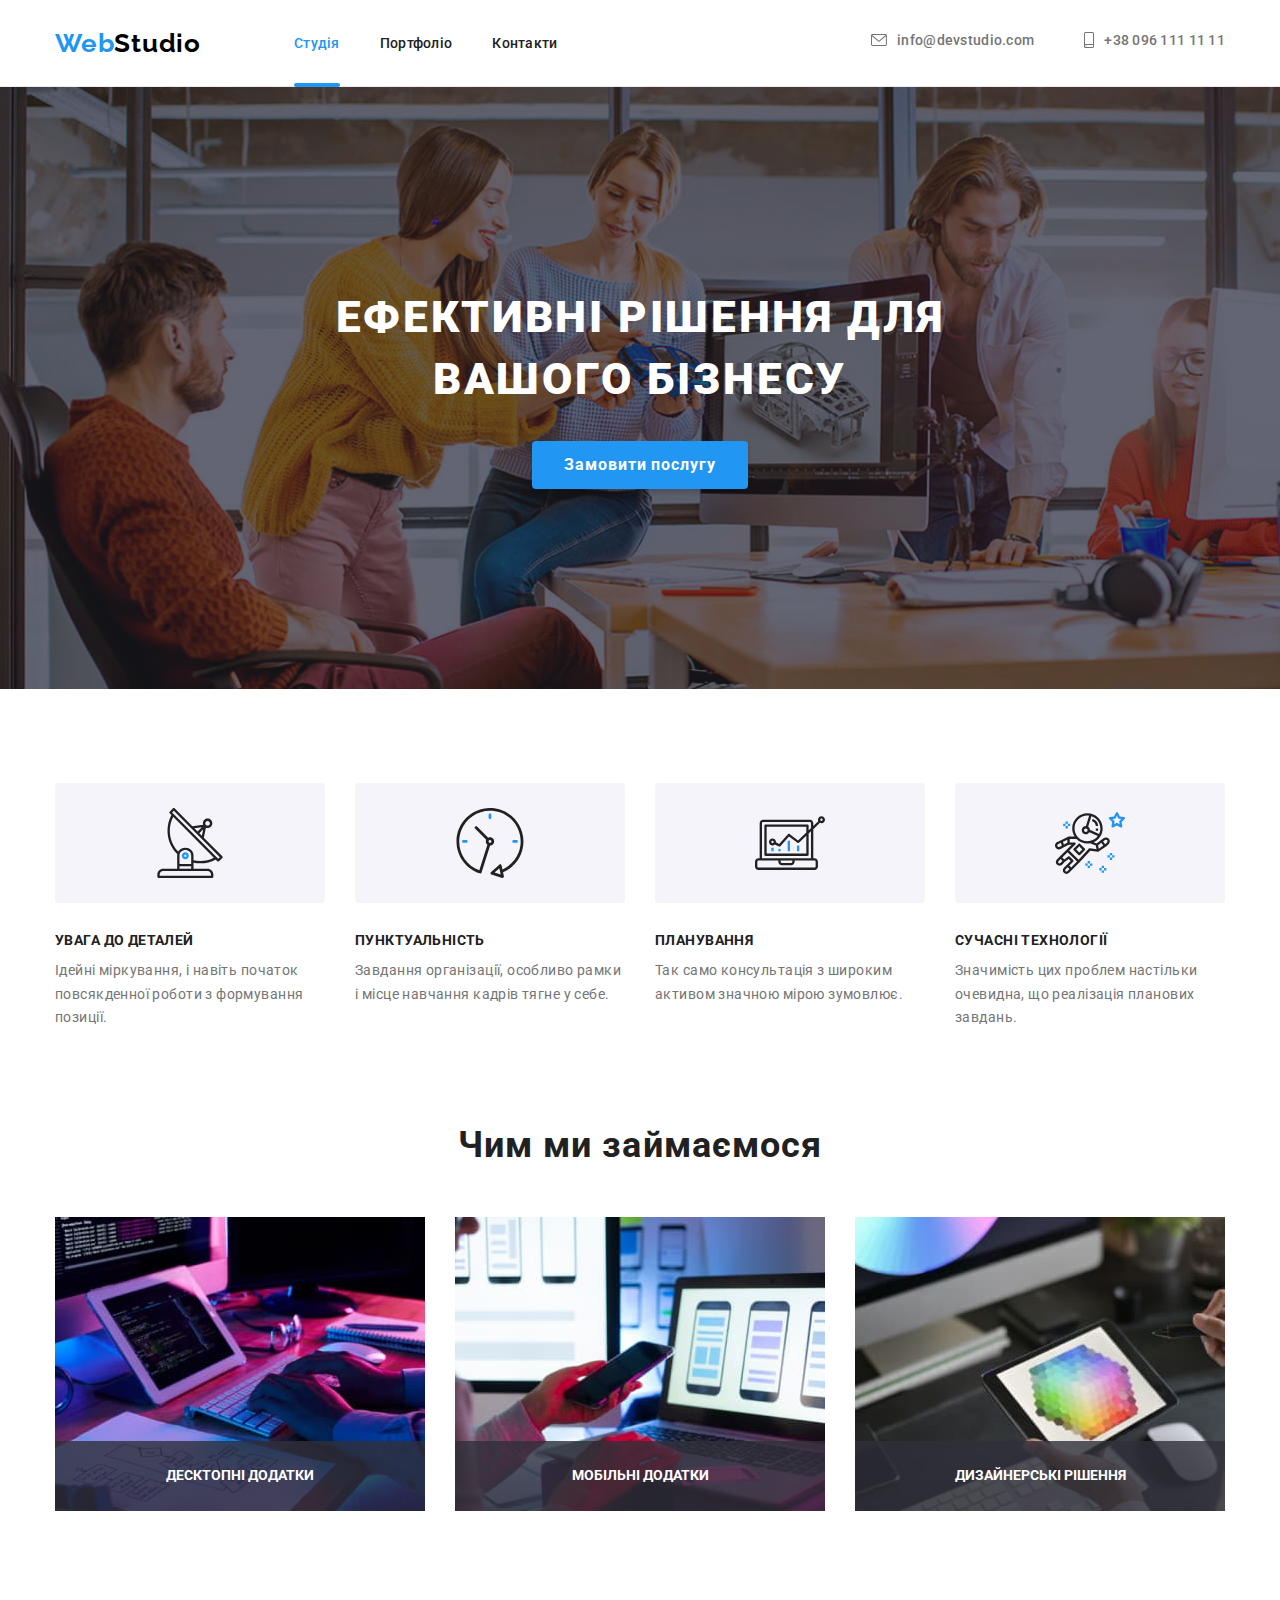
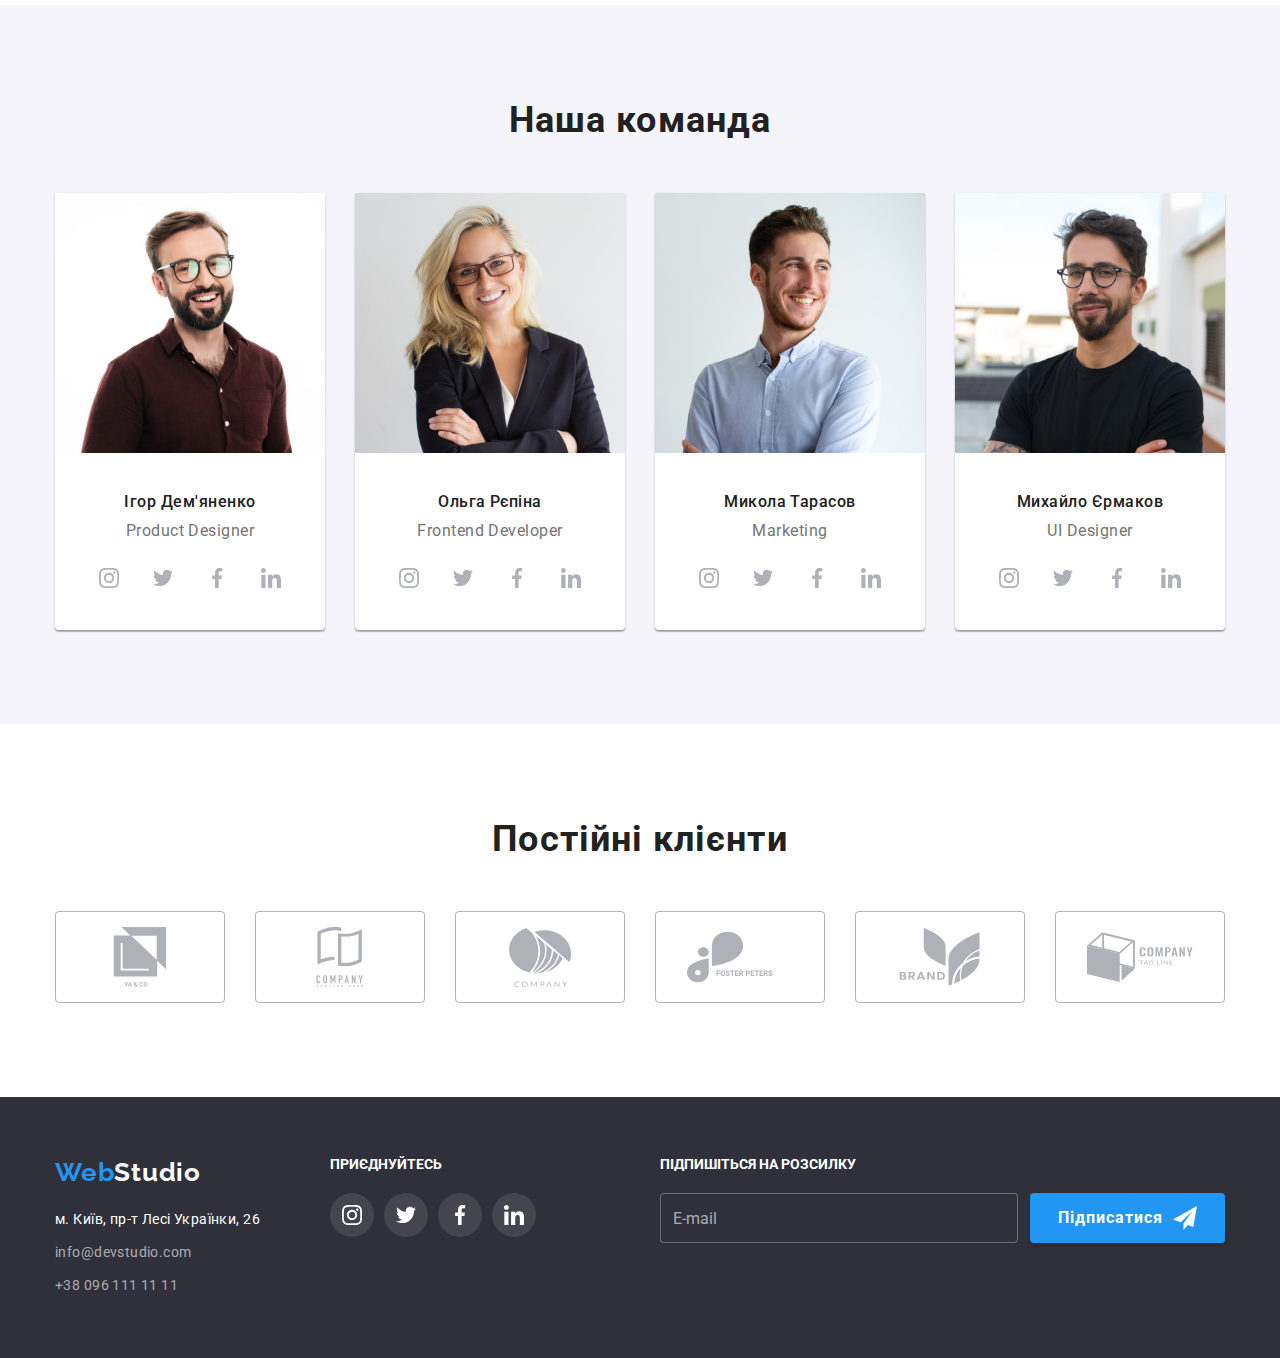
==== commit b8fcb8d5: "fix" ====
--- a/index.html
+++ b/index.html
@@ -47,6 +47,61 @@
 						+38 096 111 11 11</a>
 				</li>
 			</ul>
+
+			<!------ mobile-menu ------->
+
+			<button type="button" class="header__burger-menu" aria-expanded="false">
+				<svg width="40" height="40" class="">
+					<use href="./image/icons.svg#icon-menu_40px"></use>
+				</svg>
+			</button>
+		</div>
+		<div class="mobile-menu">
+			<div class="container">
+
+
+				<div class="mobile-menu__box">
+					<div>
+						<button type="button" class="mobile-menu__btn">
+							<svg width="40" height="40" class="">
+								<use href="./image/icons.svg#icon-close_40px"></use>
+							</svg>
+						</button>
+						<ul class="mobile-menu__list list">
+							<li class="mobile-menu__item"> <a href="./index.html" class="mobile-menu__link">Студія</a>
+							</li>
+							<li class="mobile-menu__item"> <a href="./portfolio.html" class="mobile-menu__link">Портфоліо</a>
+							</li>
+							<li class="mobile-menu__item"> <a href="" class="mobile-menu__link">Контакти</a></li>
+						</ul>
+					</div>
+
+					<div>
+						<ul class="mobile-menu__contact list">
+							<li class="mobile-menu__list-contact">
+								<a class="mobile-menu__contact-tel" href="tel:+380961111111">+38 096 111 11 11</a>
+							</li>
+							<li class="mobile-menu__contact">
+								<a class="mobile-menu__contact-mail" href="mailto:info@devstudio.com">info@devstudio.com</a>
+							</li>
+						</ul>
+						<ul class="mobile-menu__social list">
+							<li class="mobile-menu__social-list">
+								<a class="mobile-menu__social-link" href="">Instagram</a>
+							</li>
+							<li class="mobile-menu__social-list">
+								<a class="mobile-menu__social-link" href="">Twitter</a>
+							</li>
+							<li class="mobile-menu__social-list">
+								<a class="mobile-menu__social-link" href="">Facebook</a>
+							</li>
+							<li class="mobile-menu__social-list">
+								<a class="mobile-menu__social-link" href="">LinkedIn</a>
+							</li>
+						</ul>
+					</div>
+				</div>
+			</div>
 		</div>
 	</header>
 
@@ -132,7 +187,7 @@
 					<li class="work__img">
 						<div class="work__box">
 							<picture>
-								<source srcset="./image/imgwto.jpg 1x, ./image/imgwto@2x.jpg 2x" media="(min-width: 1200px)" />
+								<source srcset="./image/imgwto.jpg 1x, ./image/imgwto2x.jpg 2x" media="(min-width: 1200px)" />
 								<img src="./image/imgwto.jpg" alt="додаток на телефоні" width="370">
 							</picture>
 							<p class="work__info">
@@ -171,7 +226,7 @@
 								media="(min-width: 768px)" />
 							<source srcset="./image/adaptive/igir-tel.jpg 1x, ./image/adaptive/igir-tel2x.jpg 2x"
 								media="(min-width: 480px)" />
-							<img src="./image/igor.jpg" alt="Product Designer" width="270">
+							<img src="./image/igor.jpg" alt="Product Designer">
 						</picture>
 						<h3 class="team__title">Ігор Дем'яненко</h3>
 						<p class="team__text">Product Designer</p>
@@ -214,7 +269,7 @@
 								media="(min-width: 768px)" />
 							<source srcset="./image/adaptive/olga-tel.jpg 1x, ./image/adaptive/olga-tel2x.jpg 2x"
 								media="(min-width: 480px)" />
-							<img src="./image/olga.jpg" alt="Frontend Developer" width="270">
+							<img src="./image/olga.jpg" alt="Frontend Developer">
 						</picture>
 						<h3 class="team__title">Ольга Рєпіна</h3>
 						<p class="team__text">Frontend Developer</p>
@@ -257,7 +312,7 @@
 								media="(min-width: 768px)" />
 							<source srcset="./image/adaptive/mukola-tel.jpg 1x, ./image/adaptive/mukola-tel2x.jpg 2x"
 								media="(min-width: 480px)" />
-							<img src="./image/mukola.jpg" alt="Marketing" width="270">
+							<img src="./image/mukola.jpg" alt="Marketing">
 						</picture>
 
 						<h3 class="team__title">Микола Тарасов</h3>
@@ -301,7 +356,7 @@
 								media="(min-width: 768px)" />
 							<source srcset="./image/adaptive/muhailo-tel.jpg 1x, ./image/adaptive/muhailo-tel2x.jpg 2x"
 								media="(min-width: 480px)" />
-							<img src="./image/mushailo.jpg" alt="UI Designer" width="270">
+							<img src="./image/mushailo.jpg" alt="UI Designer">
 						</picture>
 						<h3 class="team__title">Михайло Єрмаков</h3>
 						<p class="team__text">UI Designer</p>
@@ -526,6 +581,7 @@
 		</div>
 	</div>
 	<script src="./js/modal.js"></script>
+	<script src="./js/mobile-menu.js"></script>
 </body>
 
 </html>--- a/css/main.min.css
+++ b/css/main.min.css
@@ -1 +1 @@
-:root{--global-color: #212121;--focus-color: #2196F3;--second-color: #757575;--white-text-color: #ffffff;--color-icons: #AFB1B8}label.backdrop__label-contract,.backdrop__btn,.footer__form-btn,.clients__link,.team__media-link,.work__info,.projects__icon-list,.header__contact-link,.header__menu{display:-webkit-box;display:-ms-flexbox;display:flex;-webkit-box-align:center;-ms-flex-align:center;align-items:center}h1,h2,h3,h4,ul,p{padding:0;margin:0;border:0}button{border:none;cursor:pointer}:focus{outline:none}a{color:var(--global-color);text-decoration:none}body{font-family:"Roboto",sans-serif;background:#fff;font-size:14px;color:var(--global-color)}.list{list-style-type:none}img{display:block;max-width:100%;height:auto}.hidden{position:absolute;width:1px;height:1px;margin:-1px;border:0;padding:0;white-space:nowrap;-webkit-clip-path:inset(100%);clip-path:inset(100%);clip:rect(0 0 0 0);overflow:hidden}.container{width:100%;margin:0 auto;padding:0 15px 0 15px}@media screen and (min-width: 480px){.container{width:480px}}@media screen and (min-width: 768px){.container{width:768px}}@media screen and (min-width: 1200px){.container{width:1200px}}.button{display:inline-block;border-radius:4px;background-color:var(--focus-color);color:var(--white-text-color);font-family:inherit}.header{border-bottom:1px solid #ececec}.logo{display:inline-block;font-family:"Raleway",sans-serif;font-weight:700;font-size:26px;letter-spacing:.03em;line-height:1.2;color:#000}.logo__web{color:var(--focus-color);font-weight:700}.header__list{display:-webkit-box;display:-ms-flexbox;display:flex;margin-left:93px}.header__link{position:relative;display:block;padding-top:32px;padding-bottom:32px;font-weight:500;line-height:1.6;letter-spacing:.02em;-webkit-transition:color 250ms cubic-bezier(0.4, 0, 0.2, 1);transition:color 250ms cubic-bezier(0.4, 0, 0.2, 1)}.header__link:hover,.header__link:focus{color:var(--focus-color)}.header__link--active{color:var(--focus-color)}.header__link--active::after{content:"";position:absolute;left:0;bottom:-1px;width:100%;height:4px;background-color:#2196f3;border-radius:2px}.header__item:not(:last-child){margin-right:40px}.container__headr--box{display:-webkit-box;display:-ms-flexbox;display:flex}.contact__list{display:-webkit-box;display:-ms-flexbox;display:flex;margin-left:auto}.header__contact:not(:last-child){margin-right:50px}.header__contact-link{padding-top:32px;padding-bottom:32px;font-weight:500;color:var(--second-color);letter-spacing:.02em;-webkit-transition:color 250ms cubic-bezier(0.4, 0, 0.2, 1);transition:color 250ms cubic-bezier(0.4, 0, 0.2, 1)}.header__contact-link:hover,.header__contact-link:focus{color:var(--focus-color)}.header__contact-mail{margin-right:10px;fill:currentColor}.header__contact-tel{margin-right:10px;fill:currentColor}.hero{padding-top:118px;padding-bottom:118px;text-align:center;background-image:-webkit-gradient(linear, left top, right top, from(rgba(47, 48, 58, 0.4)), to(rgba(47, 48, 58, 0.4))),url("../image/adaptive/header-tel.jpg");background-image:linear-gradient(to right, rgba(47, 48, 58, 0.4), rgba(47, 48, 58, 0.4)),url("../image/adaptive/header-tel.jpg");background-repeat:no-repeat;background-size:cover}@media(min-device-pixel-ratio: 2),(-webkit-min-device-pixel-ratio: 2),(min-resolution: 192dpi),(min-resolution: 2dppx){.hero{background-image:-webkit-gradient(linear, left top, right top, from(rgba(47, 48, 58, 0.4)), to(rgba(47, 48, 58, 0.4))),url("../image/adaptive/header-tel2x.jpg");background-image:linear-gradient(to right, rgba(47, 48, 58, 0.4), rgba(47, 48, 58, 0.4)),url("../image/adaptive/header-tel2x.jpg")}}@media screen and (min-width: 768px){.hero{background-image:-webkit-gradient(linear, left top, right top, from(rgba(47, 48, 58, 0.4)), to(rgba(47, 48, 58, 0.4))),url("../image/adaptive/header-tbl.jpg");background-image:linear-gradient(to right, rgba(47, 48, 58, 0.4), rgba(47, 48, 58, 0.4)),url("../image/adaptive/header-tbl.jpg")}}@media screen and (min-width: 768px)and (min-device-pixel-ratio: 2),screen and (min-width: 768px)and (-webkit-min-device-pixel-ratio: 2),screen and (min-width: 768px)and (min-resolution: 192dpi),screen and (min-width: 768px)and (min-resolution: 2dppx){.hero{background-image:-webkit-gradient(linear, left top, right top, from(rgba(47, 48, 58, 0.4)), to(rgba(47, 48, 58, 0.4))),url("../image/adaptive/header-tbl2x.jpg");background-image:linear-gradient(to right, rgba(47, 48, 58, 0.4), rgba(47, 48, 58, 0.4)),url("../image/adaptive/header-tbl2x.jpg")}}@media screen and (min-width: 1200px){.hero{padding-top:200px;padding-bottom:200px;background-image:-webkit-gradient(linear, left top, right top, from(rgba(47, 48, 58, 0.4)), to(rgba(47, 48, 58, 0.4))),url("../image/hero-img.jpg");background-image:linear-gradient(to right, rgba(47, 48, 58, 0.4), rgba(47, 48, 58, 0.4)),url("../image/hero-img.jpg")}}@media screen and (min-width: 1200px)and (min-device-pixel-ratio: 2),screen and (min-width: 1200px)and (-webkit-min-device-pixel-ratio: 2),screen and (min-width: 1200px)and (min-resolution: 192dpi),screen and (min-width: 1200px)and (min-resolution: 2dppx){.hero{background-image:-webkit-gradient(linear, left top, right top, from(rgba(47, 48, 58, 0.4)), to(rgba(47, 48, 58, 0.4))),url("../image/hero-img2x.jpg");background-image:linear-gradient(to right, rgba(47, 48, 58, 0.4), rgba(47, 48, 58, 0.4)),url("../image/hero-img2x.jpg")}}.hero__title{width:auto;margin:0 auto 30px;text-transform:uppercase;font-weight:900;font-size:26px;line-height:1.4;letter-spacing:.06em;color:var(--white-text-color)}@media screen and (min-width: 1200px){.hero__title{width:696px;font-size:44px}}.hero__btn{padding:10px 32px;min-width:216px;font-weight:700;font-size:16px;line-height:1.8;letter-spacing:.06em;-webkit-box-shadow:0px 4px 4px rgba(0,0,0,.15);box-shadow:0px 4px 4px rgba(0,0,0,.15);-webkit-transition:background-color 250ms cubic-bezier(0.4, 0, 0.2, 1);transition:background-color 250ms cubic-bezier(0.4, 0, 0.2, 1)}.hero__btn:hover,.hero__btn:focus{background-color:#188ce8}.projects{padding:60px 0 60px}@media screen and (min-width: 1200px){.projects{padding:94px 0 0}}.projects__section-title{margin-bottom:50px;text-align:center;font-weight:700;font-size:36px;line-height:1.2;letter-spacing:.03em}@media screen and (min-width: 768px){.projects__link{width:calc((100% - 60px)/2)}}.projects__list{display:-webkit-box;display:-ms-flexbox;display:flex;-ms-flex-wrap:wrap;flex-wrap:wrap;gap:30px}@media screen and (min-width: 768px){.projects__list{-webkit-box-pack:center;-ms-flex-pack:center;justify-content:center}}@media screen and (min-width: 1200px){.projects__list{-ms-flex-wrap:nowrap;flex-wrap:nowrap}}.projects__icon-list{-webkit-box-pack:center;-ms-flex-pack:center;justify-content:center;width:100%;height:120px;margin-bottom:30px;background-color:#f5f4fa;border-radius:4px}@media screen and (min-width: 1200px){.projects__icon-list{width:270px}}.project__title{margin-bottom:10px;font-size:14px;font-weight:700;line-height:1.1;letter-spacing:.03em;text-transform:uppercase;text-align:center}@media screen and (min-width: 768px){.project__title{text-align:left}}.project__text{line-height:1.7;letter-spacing:.03em;color:var(--second-color)}.work{padding:94px 0;display:none}@media screen and (min-width: 1200px){.work{display:block}}.work__title{margin-bottom:50px;text-align:center;font-weight:700;font-size:36px;line-height:1.2;letter-spacing:.03em}.work__foto{display:-webkit-box;display:-ms-flexbox;display:flex;-webkit-box-pack:justify;-ms-flex-pack:justify;justify-content:space-between}.work__box{position:relative}.work__info{position:absolute;bottom:0;-webkit-box-pack:center;-ms-flex-pack:center;justify-content:center;width:100%;height:70px;text-align:center;font-weight:700;line-height:1.14;text-transform:uppercase;color:var(--white-text-color);background-color:rgba(47,48,58,.8)}.team{padding:60px 0;background-color:#f5f4fa}@media screen and (min-width: 1200px){.team{padding:94px 0}}.team__section-title{margin-bottom:30px;text-align:center;font-weight:700;font-size:28px;line-height:1.2;letter-spacing:.03em}@media screen and (min-width: 1200px){.team__section-title{margin-bottom:50px;font-size:36px}}.team__list{display:-webkit-box;display:-ms-flexbox;display:flex;-webkit-box-pack:center;-ms-flex-pack:center;justify-content:center;-ms-flex-wrap:wrap;flex-wrap:wrap;gap:30px}@media screen and (min-width: 1200px){.team__list{-ms-flex-wrap:nowrap;flex-wrap:nowrap}}.team__link{-ms-flex-preferred-size:100%;flex-basis:100%;text-align:center;background-color:var(--white-text-color);-webkit-box-shadow:0px 1px 3px rgba(0,0,0,.12),0px 1px 1px rgba(0,0,0,.14),0px 2px 1px rgba(0,0,0,.2);box-shadow:0px 1px 3px rgba(0,0,0,.12),0px 1px 1px rgba(0,0,0,.14),0px 2px 1px rgba(0,0,0,.2);border-radius:0px 0px 4px 4px}@media screen and (min-width: 768px){.team__link{-ms-flex-preferred-size:calc((100% - 60px)/2);flex-basis:calc((100% - 60px)/2)}}.team__media{display:-webkit-box;display:-ms-flexbox;display:flex;-webkit-box-pack:center;-ms-flex-pack:center;justify-content:center;margin-bottom:30px}.team__media-list:not(:last-child){margin-right:10px}.team__media-link{-webkit-box-pack:center;-ms-flex-pack:center;justify-content:center;width:44px;height:44px;border-radius:50%;background-color:var(--white-text-color);color:#afb1b8;-webkit-transition:color 250ms cubic-bezier(0.4, 0, 0.2, 1),background-color 250ms cubic-bezier(0.4, 0, 0.2, 1);transition:color 250ms cubic-bezier(0.4, 0, 0.2, 1),background-color 250ms cubic-bezier(0.4, 0, 0.2, 1)}.team__media-link:not(:last-child){margin-right:10px}.team__media-link:hover{background-color:var(--focus-color);color:var(--white-text-color)}.team__media-icon{fill:currentColor}.team__title{padding-top:30px;margin-bottom:10px;font-weight:500;font-size:16px;line-height:1.2;letter-spacing:.03em}@media screen and (min-width: 1200px){.team__title{padding-top:39px}}.team__text{margin-bottom:16px;font-size:16px;line-height:1.2;letter-spacing:.03em;color:var(--second-color)}.clients{padding:60px 0 60px}@media screen and (min-width: 1200px){.clients{padding:94px 0 94px}}.clients__title{margin-bottom:30px;text-align:center;font-weight:700;font-size:28px;line-height:1.2;letter-spacing:.03em}@media screen and (min-width: 1200px){.clients__title{margin-bottom:50px;font-size:36px}}.clients__list{display:-webkit-box;display:-ms-flexbox;display:flex;-webkit-box-pack:center;-ms-flex-pack:center;justify-content:center;-ms-flex-wrap:wrap;flex-wrap:wrap;gap:30px}@media screen and (min-width: 1200px){.clients__list{-ms-flex-wrap:nowrap;flex-wrap:nowrap}}.clients__box{width:210px}@media screen and (min-width: 768px){.clients__box{width:calc((100% - 60px)/3)}}@media screen and (min-width: 1200px){.clients__box{width:calc((100% - 60px)/1)}}.clients__link{-webkit-box-pack:center;-ms-flex-pack:center;justify-content:center;width:100%;height:92px;color:#afb1b8;border-color:var(--white-text-color);border:1px solid #afb1b8;border-radius:4px;-webkit-transition:color 250ms cubic-bezier(0.4, 0, 0.2, 1),border-color 250ms cubic-bezier(0.4, 0, 0.2, 1);transition:color 250ms cubic-bezier(0.4, 0, 0.2, 1),border-color 250ms cubic-bezier(0.4, 0, 0.2, 1)}.clients__link:hover,.clients__link:focus{color:var(--focus-color);border-color:var(--focus-color)}.clients__icon{fill:currentColor}.footer{background:#2f303a;padding-top:60px;padding-bottom:60px}.footer__box{display:-webkit-box;display:-ms-flexbox;display:flex;-webkit-box-orient:vertical;-webkit-box-direction:normal;-ms-flex-direction:column;flex-direction:column;text-align:center;-webkit-box-align:center;-ms-flex-align:center;align-items:center}@media screen and (min-width: 768px){.footer__box{-webkit-box-orient:horizontal;-webkit-box-direction:normal;-ms-flex-direction:row;flex-direction:row;-ms-flex-wrap:wrap;flex-wrap:wrap;-ms-flex-pack:distribute;justify-content:space-around;-webkit-box-align:start;-ms-flex-align:start;align-items:flex-start}}@media screen and (min-width: 1200px){.footer__box{-webkit-box-pack:start;-ms-flex-pack:start;justify-content:start;text-align:left;-webkit-box-align:center;-ms-flex-align:center;align-items:center}}.footer__logo{margin-bottom:20px;color:var(--white-text-color)}.footer__info-link{font-family:"Roboto";font-style:normal;font-size:14px;line-height:1.7;letter-spacing:.03em;color:rgba(255,255,255,.6);-webkit-transition:color 250ms cubic-bezier(0.4, 0, 0.2, 1);transition:color 250ms cubic-bezier(0.4, 0, 0.2, 1)}.footer__info-link:hover,.footer__info-link:focus{color:var(--focus-color)}.footer__address{color:var(--white-text-color)}.footer__info-box:not(:last-child){margin-bottom:9px}.footer__info-link{display:-webkit-box;display:-ms-flexbox;display:flex;-webkit-box-pack:center;-ms-flex-pack:center;justify-content:center}@media screen and (min-width: 1200px){.footer__info-link{-webkit-box-pack:start;-ms-flex-pack:start;justify-content:flex-start}}.footer__list-box:not(:last-child){margin-right:10px}.footer__text{margin-bottom:20px;font-weight:700;text-transform:uppercase;line-height:1.14;color:var(--white-text-color)}.footer__link{display:-webkit-box;display:-ms-flexbox;display:flex}.footer__icon{color:var(--white-text-color);background-color:rgba(255,255,255,.1)}.footer__info-address{margin-bottom:60px}@media screen and (min-width: 1200px){.footer__info-address{margin-right:70px;margin-bottom:0}}.footer__media{margin-bottom:60px}@media screen and (min-width: 1200px){.footer__media{margin-bottom:0}}.footer__form{width:100%;display:-webkit-box;display:-ms-flexbox;display:flex;-webkit-box-orient:vertical;-webkit-box-direction:normal;-ms-flex-direction:column;flex-direction:column}@media screen and (min-width: 768px){.footer__form{width:450px}}@media screen and (min-width: 1200px){.footer__form{margin-left:auto;width:auto}}.footer__form-wrapper{display:-webkit-box;display:-ms-flexbox;display:flex;-webkit-box-orient:vertical;-webkit-box-direction:normal;-ms-flex-direction:column;flex-direction:column;-webkit-box-align:center;-ms-flex-align:center;align-items:center}@media screen and (min-width: 1200px){.footer__form-wrapper{-webkit-box-orient:horizontal;-webkit-box-direction:normal;-ms-flex-direction:row;flex-direction:row}}.footer__input{width:100%;height:50px;padding-left:12px;border-radius:4px;font-size:16px;color:var(--white-text-color);background-color:#2f303a;border:1px solid rgba(255,255,255,.3);-webkit-transition:border-color 250ms cubic-bezier(0.4, 0, 0.2, 1);transition:border-color 250ms cubic-bezier(0.4, 0, 0.2, 1)}.footer__input::-webkit-input-placeholder{color:rgba(255,255,255,.6)}.footer__input::-moz-placeholder{color:rgba(255,255,255,.6)}.footer__input:-ms-input-placeholder{color:rgba(255,255,255,.6)}.footer__input::-ms-input-placeholder{color:rgba(255,255,255,.6)}.footer__input::placeholder{color:rgba(255,255,255,.6)}.footer__input:focus-within{border-color:rgba(255,255,255,.6)}@media screen and (min-width: 1200px){.footer__input{margin-right:12px;min-width:358px}}.footer__form-btn{padding:10px 28px;font-weight:700;font-size:16px;line-height:1.87;letter-spacing:.06em;margin:20px 0 0;border-radius:4px;-webkit-box-shadow:0px 4px 4px rgba(0,0,0,.15);box-shadow:0px 4px 4px rgba(0,0,0,.15);color:var(--white-text-color);background-color:var(--focus-color);-webkit-transition:background-color 250ms cubic-bezier(0.4, 0, 0.2, 1);transition:background-color 250ms cubic-bezier(0.4, 0, 0.2, 1)}.footer__form-btn:hover,.footer__form-btn:focus{background-color:#188ce8}@media screen and (min-width: 1200px){.footer__form-btn{margin:0}}.footer__icon-send{margin-left:10px}.backdrop{position:fixed;top:0;left:0;width:100%;height:100%;opacity:1;pointer-events:all;z-index:1;background-color:rgba(0,0,0,.2);-webkit-transition:opacity 250ms cubic-bezier(0.4, 0, 0.2, 1);transition:opacity 250ms cubic-bezier(0.4, 0, 0.2, 1)}.backdrop.is-hidden{opacity:0;pointer-events:none}.backdrop__modal{position:absolute;top:50%;left:50%;-webkit-transform:translate(-50%, -50%) scale(1);transform:translate(-50%, -50%) scale(1);width:528px;min-height:581px;padding:40px;background-color:var(--white-text-color);-webkit-transition:-webkit-transform 250ms cubic-bezier(0.4, 0, 0.2, 1);transition:-webkit-transform 250ms cubic-bezier(0.4, 0, 0.2, 1);transition:transform 250ms cubic-bezier(0.4, 0, 0.2, 1);transition:transform 250ms cubic-bezier(0.4, 0, 0.2, 1), -webkit-transform 250ms cubic-bezier(0.4, 0, 0.2, 1)}.backdrop__modal.is-hidden{-webkit-transform:translate(-50%, -50%) scale(1);transform:translate(-50%, -50%) scale(1)}.backdrop__btn{position:absolute;top:8px;right:8px;width:30px;height:30px;border-radius:50%;background-color:var(--white-text-color);border:1px Solid rgba(0,0,0,.1);-webkit-transition:fill 250ms cubic-bezier(0.4, 0, 0.2, 1);transition:fill 250ms cubic-bezier(0.4, 0, 0.2, 1)}.backdrop__btn:focus,.backdrop__btn:hover{fill:var(--focus-color)}.backdrop__title{font-size:20px;font-weight:700;letter-spacing:.03em;line-height:1.15;text-align:center;margin-bottom:12px;color:var(--global-color)}.backdrop__box{color:var(--second-color);margin-bottom:10px}.backdrop__box:nth-child(4){margin-bottom:20px}.backdrop__box label{display:block;font-size:12px;margin-bottom:4px;line-height:1.167}.backdrop__wrapper{position:relative}.backdrop__wrapper:focus-within .backdrop__icon-form{fill:var(--focus-color)}.backdrop__info{width:100%;padding-left:42px;height:40px;border:1px solid rgba(33,33,33,.2);border-radius:4px;-webkit-transition:border-color 250ms cubic-bezier(0.4, 0, 0.2, 1);transition:border-color 250ms cubic-bezier(0.4, 0, 0.2, 1)}.backdrop__info:focus-within{border-color:var(--focus-color)}.backdrop__text{display:block;width:100%;min-height:120px;border:1px solid rgba(33,33,33,.2);border-radius:4px;padding:16px 12px;resize:none;-webkit-transition:border-color 250ms cubic-bezier(0.4, 0, 0.2, 1);transition:border-color 250ms cubic-bezier(0.4, 0, 0.2, 1)}.backdrop__text:focus-within{border-color:var(--focus-color)}.backdrop__text::-webkit-input-placeholder{font-size:12px;letter-spacing:.01em;line-height:1.16;color:rgba(117,117,117,.5)}.backdrop__text::-moz-placeholder{font-size:12px;letter-spacing:.01em;line-height:1.16;color:rgba(117,117,117,.5)}.backdrop__text:-ms-input-placeholder{font-size:12px;letter-spacing:.01em;line-height:1.16;color:rgba(117,117,117,.5)}.backdrop__text::-ms-input-placeholder{font-size:12px;letter-spacing:.01em;line-height:1.16;color:rgba(117,117,117,.5)}.backdrop__text::placeholder{font-size:12px;letter-spacing:.01em;line-height:1.16;color:rgba(117,117,117,.5)}.backdrop__icon-form{position:absolute;top:50%;left:12px;-webkit-transform:translateY(-50%);transform:translateY(-50%);-webkit-transition:fill 250ms cubic-bezier(0.4, 0, 0.2, 1);transition:fill 250ms cubic-bezier(0.4, 0, 0.2, 1)}.backdrop__checkbox{display:-webkit-box;display:-ms-flexbox;display:flex;margin-bottom:30px}.backdrop__contract:checked+label::before{background-image:url("../image/icon/check.svg");background-repeat:no-repeat;background-size:contain;background-origin:border-box;background-position:center;border-color:var(--focus-color);background-color:var(--focus-color)}.backdrop__label-contract{letter-spacing:.03em;line-height:1.71;font-size:14px;color:var(--second-color)}.backdrop__label-contract::before{content:"";display:block;width:16px;height:15px;margin-left:12px;margin-right:8px;border:2px solid var(--global-color);border-radius:2px}.backdrop__link{text-decoration:underline;color:var(--focus-color)}.backdrop__form-btn{display:block;padding:10px 52px;font-weight:700;font-size:16px;line-height:1.8;letter-spacing:.06em;margin:auto;border-radius:4px;-webkit-box-shadow:0px 4px 4px rgba(0,0,0,.15);box-shadow:0px 4px 4px rgba(0,0,0,.15);color:var(--white-text-color);background-color:var(--focus-color);-webkit-transition:background-color 250ms cubic-bezier(0.4, 0, 0.2, 1);transition:background-color 250ms cubic-bezier(0.4, 0, 0.2, 1)}.backdrop__form-btn:hover,.backdrop__form-btn:focus{background-color:#188ce8}.portfolio{padding-top:94px;padding-bottom:94px}.portfolio__nav{display:-webkit-box;display:-ms-flexbox;display:flex;-webkit-box-pack:center;-ms-flex-pack:center;justify-content:center;margin-bottom:50px}.portfolio__btn-link:not(:last-child){margin-right:8px}.portfolio__btn{display:inline-block;padding:6px 25px;font-family:inherit;font-weight:500;font-size:16px;line-height:1.6;letter-spacing:.03em;border-radius:4px;cursor:pointer;background:#f5f4fa;-webkit-transition:background 250ms cubic-bezier(0.4, 0, 0.2, 1),color 250ms cubic-bezier(0.4, 0, 0.2, 1),-webkit-box-shadow 250ms cubic-bezier(0.4, 0, 0.2, 1);transition:background 250ms cubic-bezier(0.4, 0, 0.2, 1),color 250ms cubic-bezier(0.4, 0, 0.2, 1),-webkit-box-shadow 250ms cubic-bezier(0.4, 0, 0.2, 1);transition:background 250ms cubic-bezier(0.4, 0, 0.2, 1),color 250ms cubic-bezier(0.4, 0, 0.2, 1),box-shadow 250ms cubic-bezier(0.4, 0, 0.2, 1);transition:background 250ms cubic-bezier(0.4, 0, 0.2, 1),color 250ms cubic-bezier(0.4, 0, 0.2, 1),box-shadow 250ms cubic-bezier(0.4, 0, 0.2, 1),-webkit-box-shadow 250ms cubic-bezier(0.4, 0, 0.2, 1)}.portfolio__btn:hover,.portfolio__btn:focus{background:var(--focus-color);color:var(--white-text-color);-webkit-box-shadow:0px 3px 1px rgba(0,0,0,.1),0px 1px 2px rgba(0,0,0,.08),0px 2px 2px rgba(0,0,0,.12);box-shadow:0px 3px 1px rgba(0,0,0,.1),0px 1px 2px rgba(0,0,0,.08),0px 2px 2px rgba(0,0,0,.12)}.portfolio__projects{display:-webkit-box;display:-ms-flexbox;display:flex;-ms-flex-wrap:wrap;flex-wrap:wrap;gap:30px}.portfolio__link{width:370px}.portfolio__box-link{display:inline-block;-webkit-transition:-webkit-box-shadow 250ms cubic-bezier(0.4, 0, 0.2, 1);transition:-webkit-box-shadow 250ms cubic-bezier(0.4, 0, 0.2, 1);transition:box-shadow 250ms cubic-bezier(0.4, 0, 0.2, 1);transition:box-shadow 250ms cubic-bezier(0.4, 0, 0.2, 1), -webkit-box-shadow 250ms cubic-bezier(0.4, 0, 0.2, 1)}.portfolio__box-link:hover,.portfolio__box-link:focus{-webkit-box-shadow:0px 1px 1px rgba(0,0,0,.12),0px 4px 4px rgba(0,0,0,.06),1px 4px 6px rgba(0,0,0,.16);box-shadow:0px 1px 1px rgba(0,0,0,.12),0px 4px 4px rgba(0,0,0,.06),1px 4px 6px rgba(0,0,0,.16)}.portfolio__box-link:hover .portfolio__box-text,.portfolio__box-link:focus .portfolio__box-text{opacity:1;-webkit-transform:translateY(0);transform:translateY(0)}.portfolio__box-link:hover,.portfolio__box-link:focus{-webkit-box-shadow:0px 1px 1px rgba(0,0,0,.12),0px 4px 4px rgba(0,0,0,.06),1px 4px 6px rgba(0,0,0,.16);box-shadow:0px 1px 1px rgba(0,0,0,.12),0px 4px 4px rgba(0,0,0,.06),1px 4px 6px rgba(0,0,0,.16)}.portfolio__box-img{position:relative;overflow:hidden}.portfolio__box-text{position:absolute;top:0;left:0;width:100%;height:100%;padding:63px 24px;font-size:18px;line-height:1.55;letter-spacing:.03em;color:var(--white-text-color);background-color:rgba(33,150,243,.9);opacity:0;-webkit-transform:translateY(100%);transform:translateY(100%);-webkit-transition:opacity 250ms cubic-bezier(0.4, 0, 0.2, 1),-webkit-transform 250ms cubic-bezier(0.4, 0, 0.2, 1);transition:opacity 250ms cubic-bezier(0.4, 0, 0.2, 1),-webkit-transform 250ms cubic-bezier(0.4, 0, 0.2, 1);transition:opacity 250ms cubic-bezier(0.4, 0, 0.2, 1),transform 250ms cubic-bezier(0.4, 0, 0.2, 1);transition:opacity 250ms cubic-bezier(0.4, 0, 0.2, 1),transform 250ms cubic-bezier(0.4, 0, 0.2, 1),-webkit-transform 250ms cubic-bezier(0.4, 0, 0.2, 1)}.portfolio__content{padding:20px 24px;border:1px solid #eee;border-top:none}.portfolio__title{margin-bottom:4px;font-weight:700;font-size:18px;line-height:2;letter-spacing:.06em}.portfolio__text{font-size:16px;line-height:1.8;letter-spacing:.03em;color:var(--second-color)}/*# sourceMappingURL=main.min.css.map */+:root{--global-color: #212121;--focus-color: #2196F3;--second-color: #757575;--white-text-color: #ffffff;--color-icons: #AFB1B8}label.backdrop__label-contract,.backdrop__btn,.footer__form-btn,.clients__link,.team__media-link,.work__info,.projects__icon-list,.header__contact-link,.header__menu{display:-webkit-box;display:-ms-flexbox;display:flex;-webkit-box-align:center;-ms-flex-align:center;align-items:center}h1,h2,h3,h4,ul,p{padding:0;margin:0;border:0}button{border:none;cursor:pointer}:focus{outline:none}a{color:var(--global-color);text-decoration:none}body{font-family:"Roboto",sans-serif;background:#fff;font-size:14px;color:var(--global-color)}.list{list-style-type:none}img{display:block;max-width:100%;height:auto}.hidden{position:absolute;width:1px;height:1px;margin:-1px;border:0;padding:0;white-space:nowrap;-webkit-clip-path:inset(100%);clip-path:inset(100%);clip:rect(0 0 0 0);overflow:hidden}.container{width:100%;margin:0 auto;padding:0 15px 0 15px}@media screen and (min-width: 480px){.container{width:480px}}@media screen and (min-width: 768px){.container{width:768px}}@media screen and (min-width: 1200px){.container{width:1200px}}.button{display:inline-block;border-radius:4px;background-color:var(--focus-color);color:var(--white-text-color);font-family:inherit}.header{position:relative;border-bottom:1px solid #ececec}.logo{display:inline-block;font-family:"Raleway",sans-serif;font-weight:700;font-size:24px;letter-spacing:.03em;line-height:1.2;color:#000}@media screen and (min-width: 1200px){.logo{font-size:26px}}.logo__web{color:var(--focus-color);font-weight:700}.header__list{display:none}@media screen and (min-width: 768px){.header__list{display:-webkit-box;display:-ms-flexbox;display:flex;margin-left:88px}}@media screen and (min-width: 1200px){.header__list{margin-left:93px}}.header__link{position:relative;display:block;padding-top:32px;padding-bottom:32px;font-weight:500;line-height:1.6;letter-spacing:.02em;-webkit-transition:color 250ms cubic-bezier(0.4, 0, 0.2, 1);transition:color 250ms cubic-bezier(0.4, 0, 0.2, 1)}.header__link:hover,.header__link:focus{color:var(--focus-color)}.header__link--active{color:var(--focus-color)}.header__link--active::after{content:"";position:absolute;left:0;bottom:-1px;width:100%;height:4px;background-color:#2196f3;border-radius:2px}@media screen and (min-width: 768px){.header__item:not(:last-child){margin-right:50px}}@media screen and (min-width: 1200px){.header__item:not(:last-child){margin-right:40px}}.container__headr--box{display:-webkit-box;display:-ms-flexbox;display:flex;-webkit-box-pack:justify;-ms-flex-pack:justify;justify-content:space-between}@media screen and (min-width: 768px){.container__headr--box{-webkit-box-pack:start;-ms-flex-pack:start;justify-content:flex-start}}@media screen and (min-width: 768px){.header__contact:not(:last-child){margin-right:0px}}@media screen and (min-width: 1200px){.header__contact:not(:last-child){margin-right:50px}}@media screen and (min-width: 768px){.header__contact:not(:last-child){margin-bottom:10px}}@media screen and (min-width: 1200px){.header__contact:not(:last-child){margin-bottom:0px}}.contact__list{display:none}@media screen and (min-width: 768px){.contact__list{display:-webkit-box;display:-ms-flexbox;display:flex;-webkit-box-orient:vertical;-webkit-box-direction:normal;-ms-flex-direction:column;flex-direction:column;margin-left:auto;padding-top:21px;padding-bottom:21px;-webkit-box-pack:center;-ms-flex-pack:center;justify-content:center}}@media screen and (min-width: 1200px){.contact__list{-webkit-box-orient:horizontal;-webkit-box-direction:normal;-ms-flex-direction:row;flex-direction:row;padding-top:0px;padding-bottom:0px}}.header__contact-link{font-weight:500;color:var(--second-color);letter-spacing:.02em;-webkit-transition:color 250ms cubic-bezier(0.4, 0, 0.2, 1);transition:color 250ms cubic-bezier(0.4, 0, 0.2, 1)}.header__contact-link:hover,.header__contact-link:focus{color:var(--focus-color)}@media screen and (min-width: 768px){.header__contact-link{padding-top:0px;padding-bottom:0px;font-size:12px}}@media screen and (min-width: 1200px){.header__contact-link{padding-top:32px;padding-bottom:32px;font-size:14px}}.header__contact-mail{fill:currentColor}@media screen and (min-width: 768px){.header__contact-mail{width:14px;height:10px;margin-right:8px}}@media screen and (min-width: 1200px){.header__contact-mail{width:16px;height:12px;margin-right:10px}}.header__contact-tel{margin-right:10px;fill:currentColor}@media screen and (min-width: 768px){.header__contact-tel{width:10px;height:14px;margin-right:8px}}@media screen and (min-width: 1200px){.header__contact-tel{width:10px;height:16px;margin-right:10px}}.header__burger-menu{padding:10px 0;background-color:rgba(117,190,218,0)}@media screen and (min-width: 768px){.header__burger-menu{display:none}}.mobile-menu{position:fixed;top:0;left:0;width:100vw;height:100vh;background-color:#fff;-webkit-transform:translateX(100%);transform:translateX(100%);-webkit-transition:-webkit-transform 250ms cubic-bezier(0.4, 0, 0.2, 1);transition:-webkit-transform 250ms cubic-bezier(0.4, 0, 0.2, 1);transition:transform 250ms cubic-bezier(0.4, 0, 0.2, 1);transition:transform 250ms cubic-bezier(0.4, 0, 0.2, 1), -webkit-transform 250ms cubic-bezier(0.4, 0, 0.2, 1)}.mobile-menu .container{height:100%}.mobile-menu__btn{padding:0;display:block;margin-left:auto;margin-right:0;background-color:rgba(117,190,218,0);-webkit-transition:fill 250ms cubic-bezier(0.4, 0, 0.2, 1);transition:fill 250ms cubic-bezier(0.4, 0, 0.2, 1)}.mobile-menu__btn:focus,.mobile-menu__btn:hover{fill:var(--focus-color)}.mobile-menu__box{display:-webkit-box;display:-ms-flexbox;display:flex;-webkit-box-orient:vertical;-webkit-box-direction:normal;-ms-flex-direction:column;flex-direction:column;-webkit-box-pack:justify;-ms-flex-pack:justify;justify-content:space-between;height:100vh;padding:10px 0px 48px 0px}@media screen and (min-width: 480px){.mobile-menu__box{padding:10px 0px 48px 25px}}.mobile-menu__item:not(:last-child){margin-bottom:32px}.is-open{-webkit-transform:translateX(0);transform:translateX(0)}.mobile-menu__link{font-weight:500;font-size:40px;line-height:1.175;letter-spacing:.02em;-webkit-transition:color 250ms cubic-bezier(0.4, 0, 0.2, 1);transition:color 250ms cubic-bezier(0.4, 0, 0.2, 1)}.mobile-menu__link:hover,.mobile-menu__link:focus{color:var(--focus-color)}.mobile-menu__contact{margin-bottom:64px}.mobile-menu__list-contact:not(:last-child){margin-bottom:32px}.mobile-menu__contact-tel{font-weight:500;font-size:24px;line-height:1.176;letter-spacing:.02em;color:var(--second-color);-webkit-transition:color 250ms cubic-bezier(0.4, 0, 0.2, 1);transition:color 250ms cubic-bezier(0.4, 0, 0.2, 1)}.mobile-menu__contact-tel:focus{color:var(--focus-color)}@media screen and (min-width: 480px){.mobile-menu__contact-tel{font-size:34px}}.mobile-menu__contact-mail{font-weight:500;font-size:24px;line-height:28px;letter-spacing:.02em;color:var(--second-color);-webkit-transition:color 250ms cubic-bezier(0.4, 0, 0.2, 1);transition:color 250ms cubic-bezier(0.4, 0, 0.2, 1)}.mobile-menu__contact-mail:focus{color:var(--focus-color)}.mobile-menu__social{display:-webkit-box;display:-ms-flexbox;display:flex}.mobile-menu__social-list:not(:last-child){margin-right:10px;border-right:1px solid rgba(33,33,33,.2);padding-right:10px}.mobile-menu__social-link{font-weight:500;font-size:14px;line-height:1.22;letter-spacing:.02em;color:var(--focus-color)}@media screen and (min-width: 480px){.mobile-menu__social-link{font-size:18px}}.hero{padding-top:118px;padding-bottom:118px;text-align:center;background-image:-webkit-gradient(linear, left top, right top, from(rgba(47, 48, 58, 0.4)), to(rgba(47, 48, 58, 0.4))),url("../image/adaptive/header-tel.jpg");background-image:linear-gradient(to right, rgba(47, 48, 58, 0.4), rgba(47, 48, 58, 0.4)),url("../image/adaptive/header-tel.jpg");background-repeat:no-repeat;background-size:cover}@media(min-device-pixel-ratio: 2),(-webkit-min-device-pixel-ratio: 2),(min-resolution: 192dpi),(min-resolution: 2dppx){.hero{background-image:-webkit-gradient(linear, left top, right top, from(rgba(47, 48, 58, 0.4)), to(rgba(47, 48, 58, 0.4))),url("../image/adaptive/header-tel2x.jpg");background-image:linear-gradient(to right, rgba(47, 48, 58, 0.4), rgba(47, 48, 58, 0.4)),url("../image/adaptive/header-tel2x.jpg")}}@media screen and (min-width: 768px){.hero{background-image:-webkit-gradient(linear, left top, right top, from(rgba(47, 48, 58, 0.4)), to(rgba(47, 48, 58, 0.4))),url("../image/adaptive/header-tbl.jpg");background-image:linear-gradient(to right, rgba(47, 48, 58, 0.4), rgba(47, 48, 58, 0.4)),url("../image/adaptive/header-tbl.jpg")}}@media screen and (min-width: 768px)and (min-device-pixel-ratio: 2),screen and (min-width: 768px)and (-webkit-min-device-pixel-ratio: 2),screen and (min-width: 768px)and (min-resolution: 192dpi),screen and (min-width: 768px)and (min-resolution: 2dppx){.hero{background-image:-webkit-gradient(linear, left top, right top, from(rgba(47, 48, 58, 0.4)), to(rgba(47, 48, 58, 0.4))),url("../image/adaptive/header-tbl2x.jpg");background-image:linear-gradient(to right, rgba(47, 48, 58, 0.4), rgba(47, 48, 58, 0.4)),url("../image/adaptive/header-tbl2x.jpg")}}@media screen and (min-width: 1200px){.hero{padding-top:200px;padding-bottom:200px;background-image:-webkit-gradient(linear, left top, right top, from(rgba(47, 48, 58, 0.4)), to(rgba(47, 48, 58, 0.4))),url("../image/hero-img.jpg");background-image:linear-gradient(to right, rgba(47, 48, 58, 0.4), rgba(47, 48, 58, 0.4)),url("../image/hero-img.jpg")}}@media screen and (min-width: 1200px)and (min-device-pixel-ratio: 2),screen and (min-width: 1200px)and (-webkit-min-device-pixel-ratio: 2),screen and (min-width: 1200px)and (min-resolution: 192dpi),screen and (min-width: 1200px)and (min-resolution: 2dppx){.hero{background-image:-webkit-gradient(linear, left top, right top, from(rgba(47, 48, 58, 0.4)), to(rgba(47, 48, 58, 0.4))),url("../image/hero-img2x.jpg");background-image:linear-gradient(to right, rgba(47, 48, 58, 0.4), rgba(47, 48, 58, 0.4)),url("../image/hero-img2x.jpg")}}.hero__title{width:auto;margin:0 auto 30px;text-transform:uppercase;font-weight:900;font-size:26px;line-height:1.4;letter-spacing:.06em;color:var(--white-text-color)}@media screen and (min-width: 768px){.hero__title{width:360px}}@media screen and (min-width: 1200px){.hero__title{width:696px;font-size:44px}}.hero__btn{width:auto;padding:10px 24px;font-weight:700;font-size:16px;line-height:1.8;letter-spacing:.06em;-webkit-box-shadow:0px 4px 4px rgba(0,0,0,.15);box-shadow:0px 4px 4px rgba(0,0,0,.15);-webkit-transition:background-color 250ms cubic-bezier(0.4, 0, 0.2, 1);transition:background-color 250ms cubic-bezier(0.4, 0, 0.2, 1)}.hero__btn:hover,.hero__btn:focus{background-color:#188ce8}@media screen and (min-width: 1200px){.hero__btn{padding:10px 32px}}.projects{padding:60px 0 60px}@media screen and (min-width: 1200px){.projects{padding:94px 0 0}}.projects__section-title{margin-bottom:50px;text-align:center;font-weight:700;font-size:36px;line-height:1.2;letter-spacing:.03em}@media screen and (min-width: 768px){.projects__link{width:calc((100% - 60px)/2)}}.projects__list{display:-webkit-box;display:-ms-flexbox;display:flex;-ms-flex-wrap:wrap;flex-wrap:wrap;gap:30px}@media screen and (min-width: 768px){.projects__list{-ms-flex-pack:distribute;justify-content:space-around}}@media screen and (min-width: 1200px){.projects__list{-ms-flex-wrap:nowrap;flex-wrap:nowrap}}.projects__icon-list{-webkit-box-pack:center;-ms-flex-pack:center;justify-content:center;width:100%;height:120px;margin-bottom:30px;background-color:#f5f4fa;border-radius:4px}@media screen and (min-width: 1200px){.projects__icon-list{width:270px}}.project__title{margin-bottom:10px;font-size:14px;font-weight:700;line-height:1.1;letter-spacing:.03em;text-transform:uppercase;text-align:center}@media screen and (min-width: 768px){.project__title{text-align:left}}.project__text{line-height:1.7;letter-spacing:.03em;color:var(--second-color)}.work{padding:94px 0;display:none}@media screen and (min-width: 1200px){.work{display:block}}.work__title{margin-bottom:50px;text-align:center;font-weight:700;font-size:36px;line-height:1.2;letter-spacing:.03em}.work__foto{display:-webkit-box;display:-ms-flexbox;display:flex;-webkit-box-pack:justify;-ms-flex-pack:justify;justify-content:space-between}.work__box{position:relative}.work__info{position:absolute;bottom:0;-webkit-box-pack:center;-ms-flex-pack:center;justify-content:center;width:100%;height:70px;text-align:center;font-weight:700;line-height:1.14;text-transform:uppercase;color:var(--white-text-color);background-color:rgba(47,48,58,.8)}.team{padding:60px 0;background-color:#f5f4fa}@media screen and (min-width: 1200px){.team{padding:94px 0}}.team__section-title{margin-bottom:30px;text-align:center;font-weight:700;font-size:28px;line-height:1.2;letter-spacing:.03em}@media screen and (min-width: 1200px){.team__section-title{margin-bottom:50px;font-size:36px}}.team__list{display:-webkit-box;display:-ms-flexbox;display:flex;-webkit-box-pack:center;-ms-flex-pack:center;justify-content:center;-ms-flex-wrap:wrap;flex-wrap:wrap;gap:30px}@media screen and (min-width: 768px){.team__list{-ms-flex-pack:distribute;justify-content:space-around}}@media screen and (min-width: 1200px){.team__list{-ms-flex-wrap:nowrap;flex-wrap:nowrap}}.team__link{-ms-flex-preferred-size:100%;flex-basis:100%;text-align:center;background-color:var(--white-text-color);-webkit-box-shadow:0px 1px 3px rgba(0,0,0,.12),0px 1px 1px rgba(0,0,0,.14),0px 2px 1px rgba(0,0,0,.2);box-shadow:0px 1px 3px rgba(0,0,0,.12),0px 1px 1px rgba(0,0,0,.14),0px 2px 1px rgba(0,0,0,.2);border-radius:0px 0px 4px 4px}@media screen and (min-width: 768px){.team__link{-ms-flex-preferred-size:calc((100% - 60px)/2);flex-basis:calc((100% - 60px)/2)}}.team__media{display:-webkit-box;display:-ms-flexbox;display:flex;-webkit-box-pack:center;-ms-flex-pack:center;justify-content:center;margin-bottom:30px}.team__media-list:not(:last-child){margin-right:10px}.team__media-link{-webkit-box-pack:center;-ms-flex-pack:center;justify-content:center;width:44px;height:44px;border-radius:50%;background-color:var(--white-text-color);color:#afb1b8;-webkit-transition:color 250ms cubic-bezier(0.4, 0, 0.2, 1),background-color 250ms cubic-bezier(0.4, 0, 0.2, 1);transition:color 250ms cubic-bezier(0.4, 0, 0.2, 1),background-color 250ms cubic-bezier(0.4, 0, 0.2, 1)}.team__media-link:not(:last-child){margin-right:10px}.team__media-link:hover{background-color:var(--focus-color);color:var(--white-text-color)}.team__media-icon{fill:currentColor}.team__title{padding-top:30px;margin-bottom:10px;font-weight:500;font-size:16px;line-height:1.2;letter-spacing:.03em}@media screen and (min-width: 1200px){.team__title{padding-top:39px}}.team__text{margin-bottom:16px;font-size:16px;line-height:1.2;letter-spacing:.03em;color:var(--second-color)}.clients{padding:60px 0 60px}@media screen and (min-width: 1200px){.clients{padding:94px 0 94px}}.clients__title{margin-bottom:30px;text-align:center;font-weight:700;font-size:28px;line-height:1.2;letter-spacing:.03em}@media screen and (min-width: 1200px){.clients__title{margin-bottom:50px;font-size:36px}}.clients__list{display:-webkit-box;display:-ms-flexbox;display:flex;-webkit-box-pack:center;-ms-flex-pack:center;justify-content:center;-ms-flex-wrap:wrap;flex-wrap:wrap;gap:30px}@media screen and (min-width: 1200px){.clients__list{-ms-flex-wrap:nowrap;flex-wrap:nowrap}}.clients__box{width:210px}@media screen and (min-width: 768px){.clients__box{width:calc((100% - 60px)/3)}}@media screen and (min-width: 1200px){.clients__box{width:calc((100% - 60px)/1)}}.clients__link{-webkit-box-pack:center;-ms-flex-pack:center;justify-content:center;width:100%;height:92px;color:#afb1b8;border-color:var(--white-text-color);border:1px solid #afb1b8;border-radius:4px;-webkit-transition:color 250ms cubic-bezier(0.4, 0, 0.2, 1),border-color 250ms cubic-bezier(0.4, 0, 0.2, 1);transition:color 250ms cubic-bezier(0.4, 0, 0.2, 1),border-color 250ms cubic-bezier(0.4, 0, 0.2, 1)}.clients__link:hover,.clients__link:focus{color:var(--focus-color);border-color:var(--focus-color)}.clients__icon{fill:currentColor}.footer{background:#2f303a;padding-top:60px;padding-bottom:60px}.footer__box{display:-webkit-box;display:-ms-flexbox;display:flex;-webkit-box-orient:vertical;-webkit-box-direction:normal;-ms-flex-direction:column;flex-direction:column;text-align:center;-webkit-box-align:center;-ms-flex-align:center;align-items:center}@media screen and (min-width: 768px){.footer__box{-webkit-box-orient:horizontal;-webkit-box-direction:normal;-ms-flex-direction:row;flex-direction:row;-ms-flex-wrap:wrap;flex-wrap:wrap;-ms-flex-pack:distribute;justify-content:space-around;-webkit-box-align:start;-ms-flex-align:start;align-items:flex-start}}@media screen and (min-width: 1200px){.footer__box{-webkit-box-pack:start;-ms-flex-pack:start;justify-content:start;text-align:left}}.footer__logo{margin-bottom:20px;color:var(--white-text-color)}.footer__info-link{font-family:"Roboto";font-style:normal;font-size:14px;line-height:1.7;letter-spacing:.03em;color:rgba(255,255,255,.6);-webkit-transition:color 250ms cubic-bezier(0.4, 0, 0.2, 1);transition:color 250ms cubic-bezier(0.4, 0, 0.2, 1)}.footer__info-link:hover,.footer__info-link:focus{color:var(--focus-color)}.footer__address{color:var(--white-text-color)}.footer__info-box:not(:last-child){margin-bottom:9px}.footer__info-link{display:-webkit-box;display:-ms-flexbox;display:flex;-webkit-box-pack:center;-ms-flex-pack:center;justify-content:center}@media screen and (min-width: 1200px){.footer__info-link{-webkit-box-pack:start;-ms-flex-pack:start;justify-content:flex-start}}.footer__list-box:not(:last-child){margin-right:10px}.footer__text{margin-bottom:20px;font-weight:700;text-transform:uppercase;line-height:1.14;color:var(--white-text-color)}.footer__link{display:-webkit-box;display:-ms-flexbox;display:flex}.footer__icon{color:var(--white-text-color);background-color:rgba(255,255,255,.1)}.footer__info-address{margin-bottom:60px}@media screen and (min-width: 1200px){.footer__info-address{margin-right:70px;margin-bottom:0}}.footer__media{margin-bottom:60px}@media screen and (min-width: 1200px){.footer__media{margin-bottom:0}}.footer__form{width:100%;display:-webkit-box;display:-ms-flexbox;display:flex;-webkit-box-orient:vertical;-webkit-box-direction:normal;-ms-flex-direction:column;flex-direction:column}@media screen and (min-width: 768px){.footer__form{width:450px}}@media screen and (min-width: 1200px){.footer__form{margin-left:auto;width:auto}}.footer__form-wrapper{display:-webkit-box;display:-ms-flexbox;display:flex;-webkit-box-orient:vertical;-webkit-box-direction:normal;-ms-flex-direction:column;flex-direction:column;-webkit-box-align:center;-ms-flex-align:center;align-items:center}@media screen and (min-width: 1200px){.footer__form-wrapper{-webkit-box-orient:horizontal;-webkit-box-direction:normal;-ms-flex-direction:row;flex-direction:row}}.footer__input{width:100%;height:50px;padding-left:12px;border-radius:4px;font-size:16px;color:var(--white-text-color);background-color:#2f303a;border:1px solid rgba(255,255,255,.3);-webkit-transition:border-color 250ms cubic-bezier(0.4, 0, 0.2, 1);transition:border-color 250ms cubic-bezier(0.4, 0, 0.2, 1)}.footer__input::-webkit-input-placeholder{color:rgba(255,255,255,.6)}.footer__input::-moz-placeholder{color:rgba(255,255,255,.6)}.footer__input:-ms-input-placeholder{color:rgba(255,255,255,.6)}.footer__input::-ms-input-placeholder{color:rgba(255,255,255,.6)}.footer__input::placeholder{color:rgba(255,255,255,.6)}.footer__input:focus-within{border-color:rgba(255,255,255,.6)}@media screen and (min-width: 1200px){.footer__input{margin-right:12px;min-width:358px}}.footer__form-btn{padding:10px 28px;font-weight:700;font-size:16px;line-height:1.87;letter-spacing:.06em;margin:20px 0 0;border-radius:4px;-webkit-box-shadow:0px 4px 4px rgba(0,0,0,.15);box-shadow:0px 4px 4px rgba(0,0,0,.15);color:var(--white-text-color);background-color:var(--focus-color);-webkit-transition:background-color 250ms cubic-bezier(0.4, 0, 0.2, 1);transition:background-color 250ms cubic-bezier(0.4, 0, 0.2, 1)}.footer__form-btn:hover,.footer__form-btn:focus{background-color:#188ce8}@media screen and (min-width: 1200px){.footer__form-btn{margin:0}}.footer__icon-send{margin-left:10px}.backdrop{position:fixed;top:0;left:0;width:100%;height:100%;opacity:1;pointer-events:all;z-index:1;background-color:rgba(0,0,0,.2);-webkit-transition:opacity 250ms cubic-bezier(0.4, 0, 0.2, 1);transition:opacity 250ms cubic-bezier(0.4, 0, 0.2, 1)}.backdrop.is-hidden{opacity:0;pointer-events:none}.backdrop__modal{position:absolute;top:50%;left:50%;-webkit-transform:translate(-50%, -50%) scale(1);transform:translate(-50%, -50%) scale(1);width:305px;min-height:581px;padding:40px;background-color:var(--white-text-color);-webkit-transition:-webkit-transform 250ms cubic-bezier(0.4, 0, 0.2, 1);transition:-webkit-transform 250ms cubic-bezier(0.4, 0, 0.2, 1);transition:transform 250ms cubic-bezier(0.4, 0, 0.2, 1);transition:transform 250ms cubic-bezier(0.4, 0, 0.2, 1), -webkit-transform 250ms cubic-bezier(0.4, 0, 0.2, 1)}.backdrop__modal.is-hidden{-webkit-transform:translate(-50%, -50%) scale(1);transform:translate(-50%, -50%) scale(1)}@media screen and (min-width: 480px){.backdrop__modal{width:450px}}@media screen and (min-width: 1200px){.backdrop__modal{width:528px}}.backdrop__btn{position:absolute;top:8px;right:8px;width:30px;height:30px;border-radius:50%;background-color:var(--white-text-color);border:1px Solid rgba(0,0,0,.1);-webkit-transition:fill 250ms cubic-bezier(0.4, 0, 0.2, 1);transition:fill 250ms cubic-bezier(0.4, 0, 0.2, 1)}.backdrop__btn:focus,.backdrop__btn:hover{fill:var(--focus-color)}.backdrop__title{font-size:20px;font-weight:700;letter-spacing:.03em;line-height:1.15;text-align:center;margin-bottom:12px;color:var(--global-color)}.backdrop__box{color:var(--second-color);margin-bottom:10px}.backdrop__box:nth-child(4){margin-bottom:20px}.backdrop__box label{display:block;font-size:12px;margin-bottom:4px;line-height:1.167}.backdrop__wrapper{position:relative}.backdrop__wrapper:focus-within .backdrop__icon-form{fill:var(--focus-color)}.backdrop__info{width:100%;padding-left:42px;height:40px;border:1px solid rgba(33,33,33,.2);border-radius:4px;-webkit-transition:border-color 250ms cubic-bezier(0.4, 0, 0.2, 1);transition:border-color 250ms cubic-bezier(0.4, 0, 0.2, 1)}.backdrop__info:focus-within{border-color:var(--focus-color)}.backdrop__text{display:block;width:100%;min-height:120px;border:1px solid rgba(33,33,33,.2);border-radius:4px;padding:16px 12px;resize:none;-webkit-transition:border-color 250ms cubic-bezier(0.4, 0, 0.2, 1);transition:border-color 250ms cubic-bezier(0.4, 0, 0.2, 1)}.backdrop__text:focus-within{border-color:var(--focus-color)}.backdrop__text::-webkit-input-placeholder{font-size:12px;letter-spacing:.01em;line-height:1.16;color:rgba(117,117,117,.5)}.backdrop__text::-moz-placeholder{font-size:12px;letter-spacing:.01em;line-height:1.16;color:rgba(117,117,117,.5)}.backdrop__text:-ms-input-placeholder{font-size:12px;letter-spacing:.01em;line-height:1.16;color:rgba(117,117,117,.5)}.backdrop__text::-ms-input-placeholder{font-size:12px;letter-spacing:.01em;line-height:1.16;color:rgba(117,117,117,.5)}.backdrop__text::placeholder{font-size:12px;letter-spacing:.01em;line-height:1.16;color:rgba(117,117,117,.5)}.backdrop__icon-form{position:absolute;top:50%;left:12px;-webkit-transform:translateY(-50%);transform:translateY(-50%);-webkit-transition:fill 250ms cubic-bezier(0.4, 0, 0.2, 1);transition:fill 250ms cubic-bezier(0.4, 0, 0.2, 1)}.backdrop__checkbox{display:-webkit-box;display:-ms-flexbox;display:flex;margin-bottom:30px}.backdrop__contract:checked+label::before{background-image:url("../image/icon/check.svg");background-repeat:no-repeat;background-size:contain;background-origin:border-box;background-position:center;border-color:var(--focus-color);background-color:var(--focus-color)}.backdrop__label-contract{letter-spacing:.03em;line-height:1.71;font-size:12px;color:var(--second-color)}.backdrop__label-contract::before{content:"";display:block;width:23px;height:15px;margin-left:12px;margin-right:8px;border:2px solid var(--global-color);border-radius:2px}@media screen and (min-width: 480px){.backdrop__label-contract::before{width:16px;height:15px}}@media screen and (min-width: 1200px){.backdrop__label-contract{font-size:14px}}.backdrop__link{text-decoration:underline;color:var(--focus-color)}.backdrop__form-btn{display:block;padding:10px 52px;font-weight:700;font-size:16px;line-height:1.8;letter-spacing:.06em;margin:auto;border-radius:4px;-webkit-box-shadow:0px 4px 4px rgba(0,0,0,.15);box-shadow:0px 4px 4px rgba(0,0,0,.15);color:var(--white-text-color);background-color:var(--focus-color);-webkit-transition:background-color 250ms cubic-bezier(0.4, 0, 0.2, 1);transition:background-color 250ms cubic-bezier(0.4, 0, 0.2, 1)}.backdrop__form-btn:hover,.backdrop__form-btn:focus{background-color:#188ce8}.portfolio{padding-top:94px;padding-bottom:94px}.portfolio__nav{display:-webkit-box;display:-ms-flexbox;display:flex;-webkit-box-pack:center;-ms-flex-pack:center;justify-content:center;margin-bottom:50px}.portfolio__btn-link:not(:last-child){margin-right:8px}.portfolio__btn{display:inline-block;padding:6px 25px;font-family:inherit;font-weight:500;font-size:16px;line-height:1.6;letter-spacing:.03em;border-radius:4px;cursor:pointer;background:#f5f4fa;-webkit-transition:background 250ms cubic-bezier(0.4, 0, 0.2, 1),color 250ms cubic-bezier(0.4, 0, 0.2, 1),-webkit-box-shadow 250ms cubic-bezier(0.4, 0, 0.2, 1);transition:background 250ms cubic-bezier(0.4, 0, 0.2, 1),color 250ms cubic-bezier(0.4, 0, 0.2, 1),-webkit-box-shadow 250ms cubic-bezier(0.4, 0, 0.2, 1);transition:background 250ms cubic-bezier(0.4, 0, 0.2, 1),color 250ms cubic-bezier(0.4, 0, 0.2, 1),box-shadow 250ms cubic-bezier(0.4, 0, 0.2, 1);transition:background 250ms cubic-bezier(0.4, 0, 0.2, 1),color 250ms cubic-bezier(0.4, 0, 0.2, 1),box-shadow 250ms cubic-bezier(0.4, 0, 0.2, 1),-webkit-box-shadow 250ms cubic-bezier(0.4, 0, 0.2, 1)}.portfolio__btn:hover,.portfolio__btn:focus{background:var(--focus-color);color:var(--white-text-color);-webkit-box-shadow:0px 3px 1px rgba(0,0,0,.1),0px 1px 2px rgba(0,0,0,.08),0px 2px 2px rgba(0,0,0,.12);box-shadow:0px 3px 1px rgba(0,0,0,.1),0px 1px 2px rgba(0,0,0,.08),0px 2px 2px rgba(0,0,0,.12)}.portfolio__projects{display:-webkit-box;display:-ms-flexbox;display:flex;-ms-flex-wrap:wrap;flex-wrap:wrap;gap:30px}.portfolio__link{width:370px}.portfolio__box-link{display:inline-block;-webkit-transition:-webkit-box-shadow 250ms cubic-bezier(0.4, 0, 0.2, 1);transition:-webkit-box-shadow 250ms cubic-bezier(0.4, 0, 0.2, 1);transition:box-shadow 250ms cubic-bezier(0.4, 0, 0.2, 1);transition:box-shadow 250ms cubic-bezier(0.4, 0, 0.2, 1), -webkit-box-shadow 250ms cubic-bezier(0.4, 0, 0.2, 1)}.portfolio__box-link:hover,.portfolio__box-link:focus{-webkit-box-shadow:0px 1px 1px rgba(0,0,0,.12),0px 4px 4px rgba(0,0,0,.06),1px 4px 6px rgba(0,0,0,.16);box-shadow:0px 1px 1px rgba(0,0,0,.12),0px 4px 4px rgba(0,0,0,.06),1px 4px 6px rgba(0,0,0,.16)}.portfolio__box-link:hover .portfolio__box-text,.portfolio__box-link:focus .portfolio__box-text{opacity:1;-webkit-transform:translateY(0);transform:translateY(0)}.portfolio__box-link:hover,.portfolio__box-link:focus{-webkit-box-shadow:0px 1px 1px rgba(0,0,0,.12),0px 4px 4px rgba(0,0,0,.06),1px 4px 6px rgba(0,0,0,.16);box-shadow:0px 1px 1px rgba(0,0,0,.12),0px 4px 4px rgba(0,0,0,.06),1px 4px 6px rgba(0,0,0,.16)}.portfolio__box-img{position:relative;overflow:hidden}.portfolio__box-text{position:absolute;top:0;left:0;width:100%;height:100%;padding:63px 24px;font-size:18px;line-height:1.55;letter-spacing:.03em;color:var(--white-text-color);background-color:rgba(33,150,243,.9);opacity:0;-webkit-transform:translateY(100%);transform:translateY(100%);-webkit-transition:opacity 250ms cubic-bezier(0.4, 0, 0.2, 1),-webkit-transform 250ms cubic-bezier(0.4, 0, 0.2, 1);transition:opacity 250ms cubic-bezier(0.4, 0, 0.2, 1),-webkit-transform 250ms cubic-bezier(0.4, 0, 0.2, 1);transition:opacity 250ms cubic-bezier(0.4, 0, 0.2, 1),transform 250ms cubic-bezier(0.4, 0, 0.2, 1);transition:opacity 250ms cubic-bezier(0.4, 0, 0.2, 1),transform 250ms cubic-bezier(0.4, 0, 0.2, 1),-webkit-transform 250ms cubic-bezier(0.4, 0, 0.2, 1)}.portfolio__content{padding:20px 24px;border:1px solid #eee;border-top:none}.portfolio__title{margin-bottom:4px;font-weight:700;font-size:18px;line-height:2;letter-spacing:.06em}.portfolio__text{font-size:16px;line-height:1.8;letter-spacing:.03em;color:var(--second-color)}/*# sourceMappingURL=main.min.css.map */